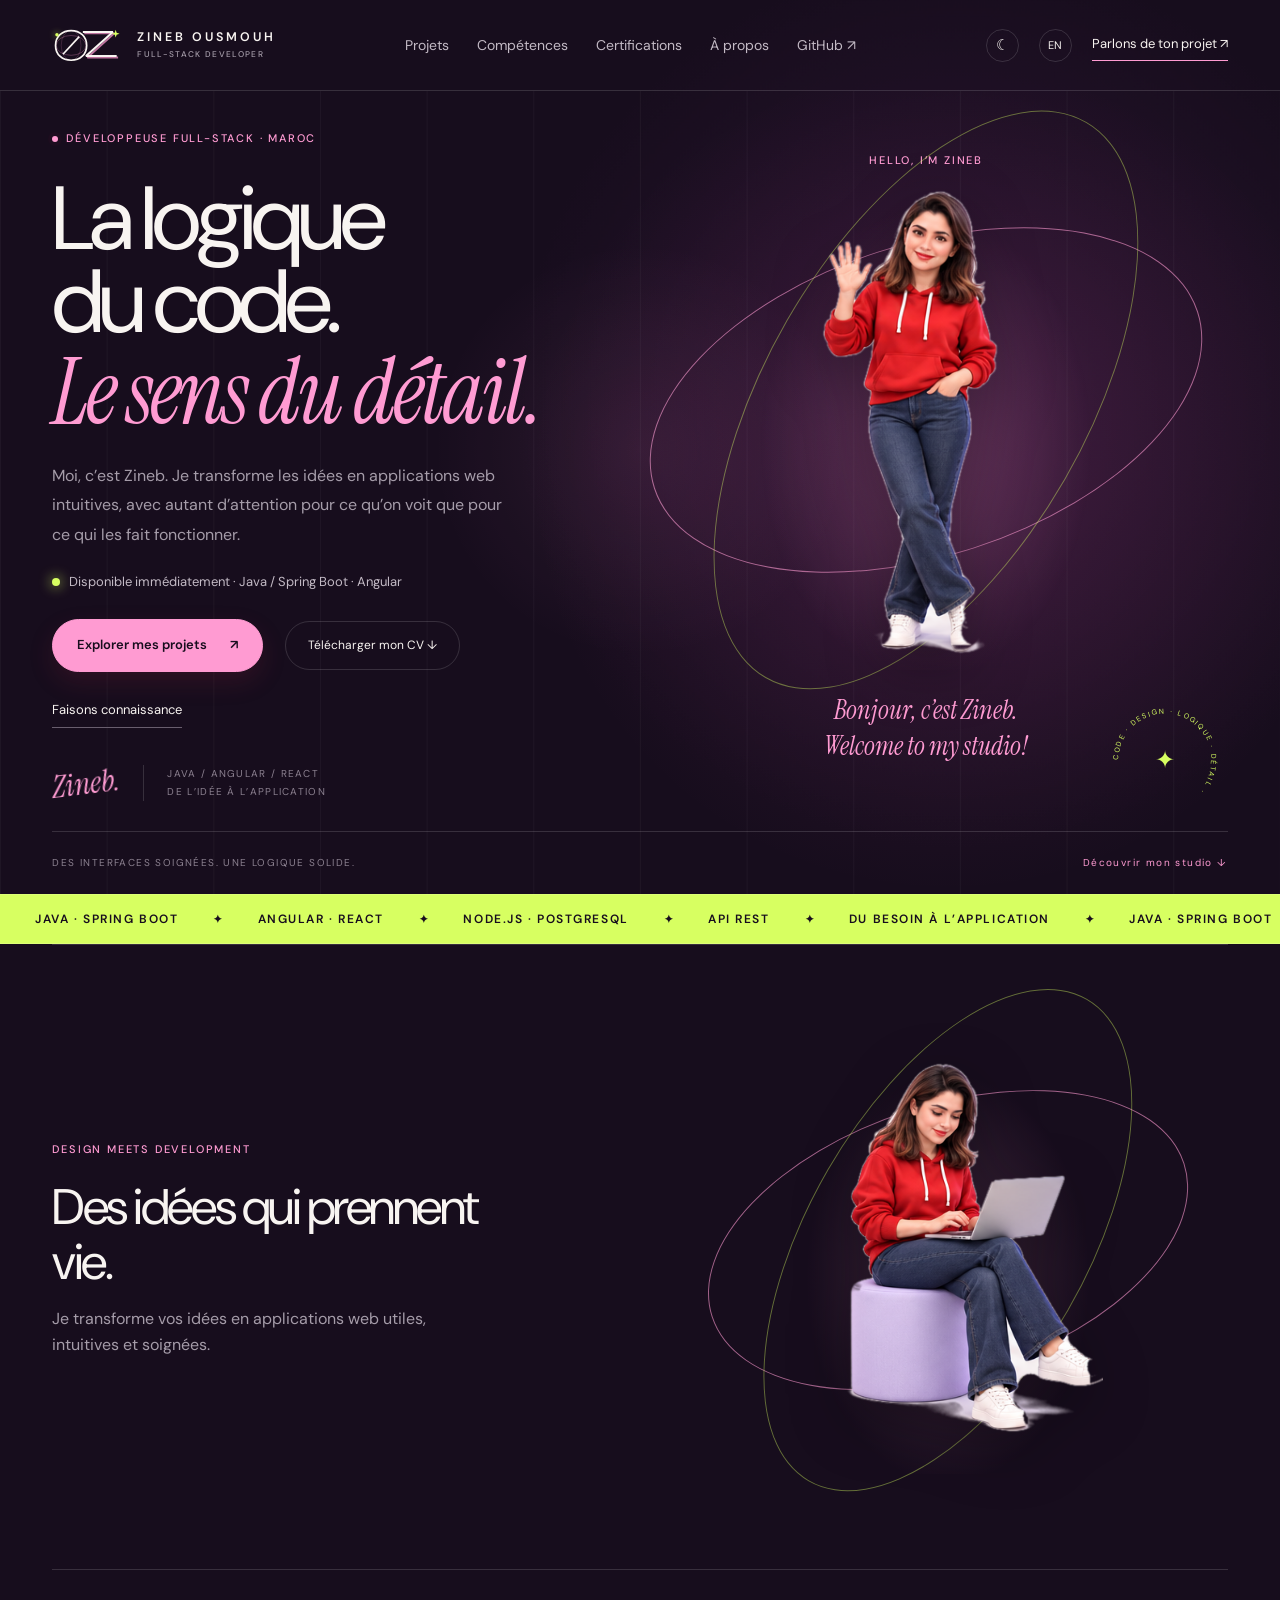
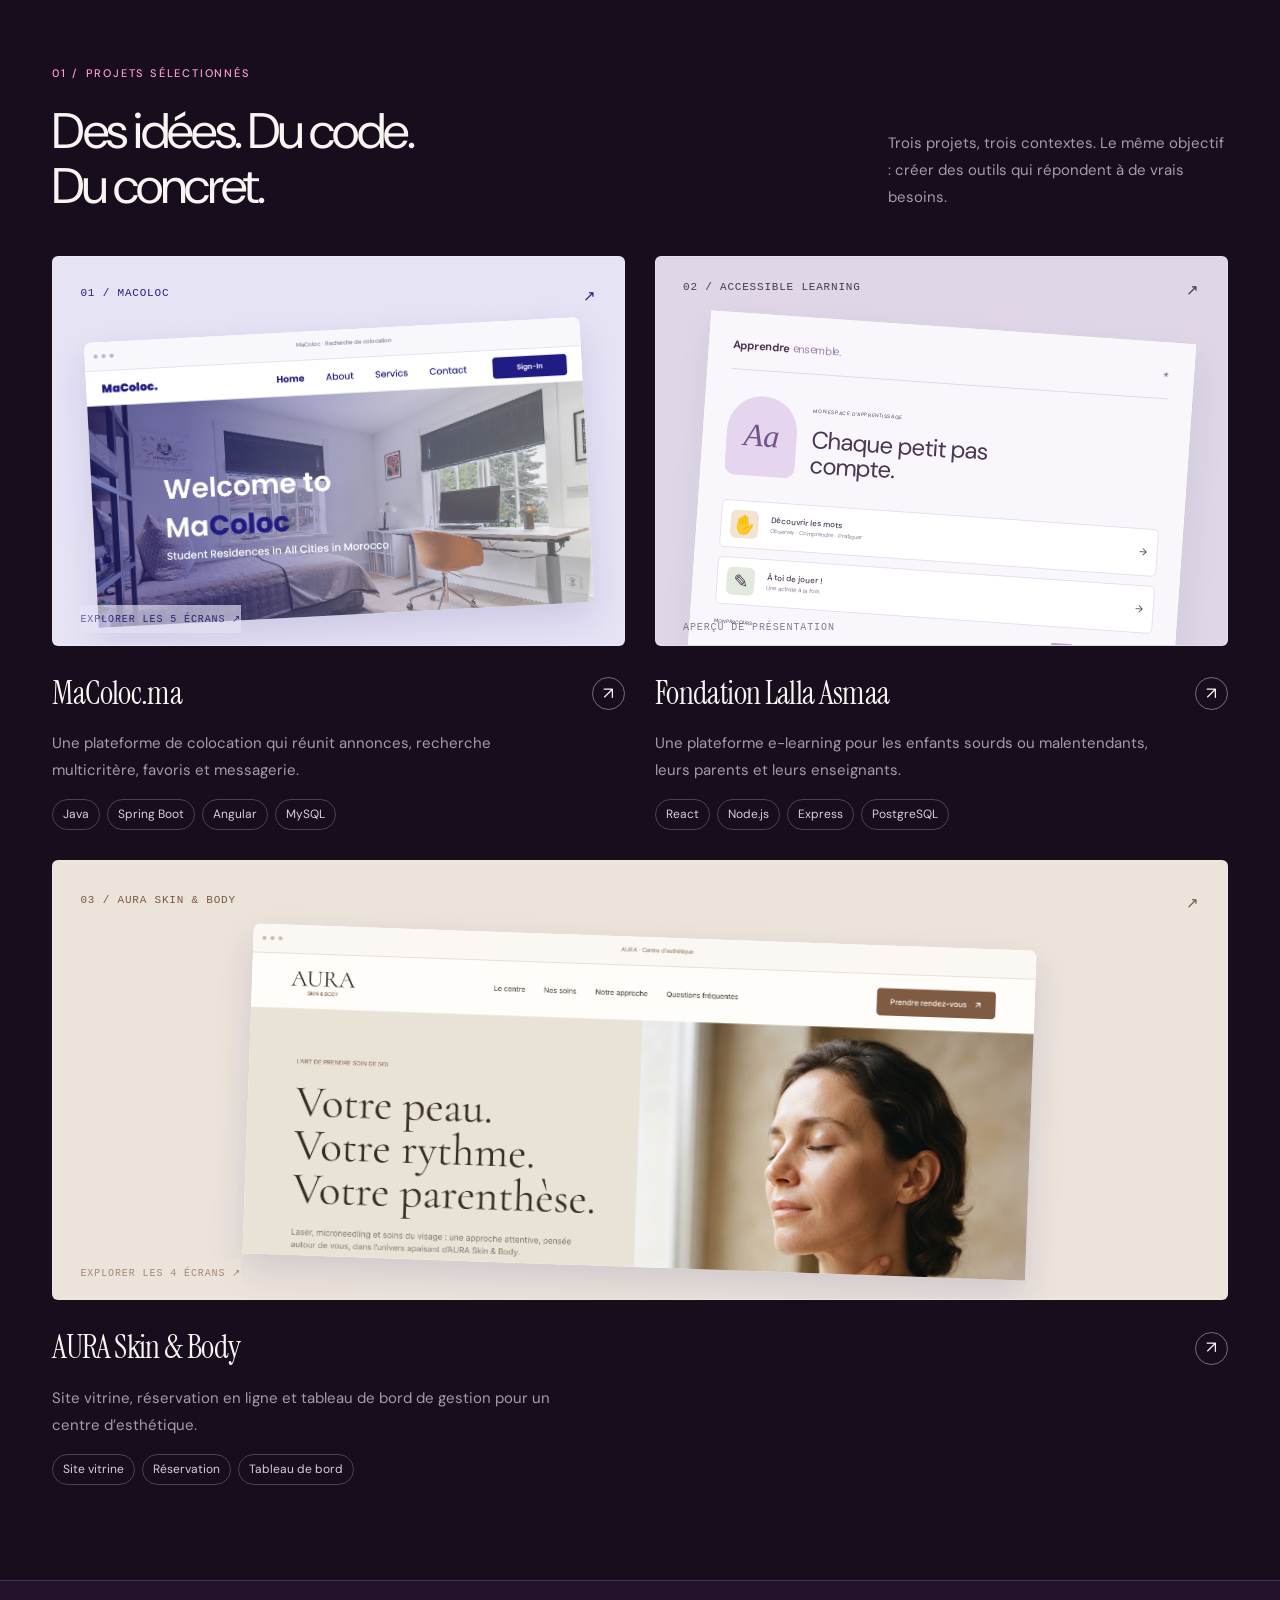
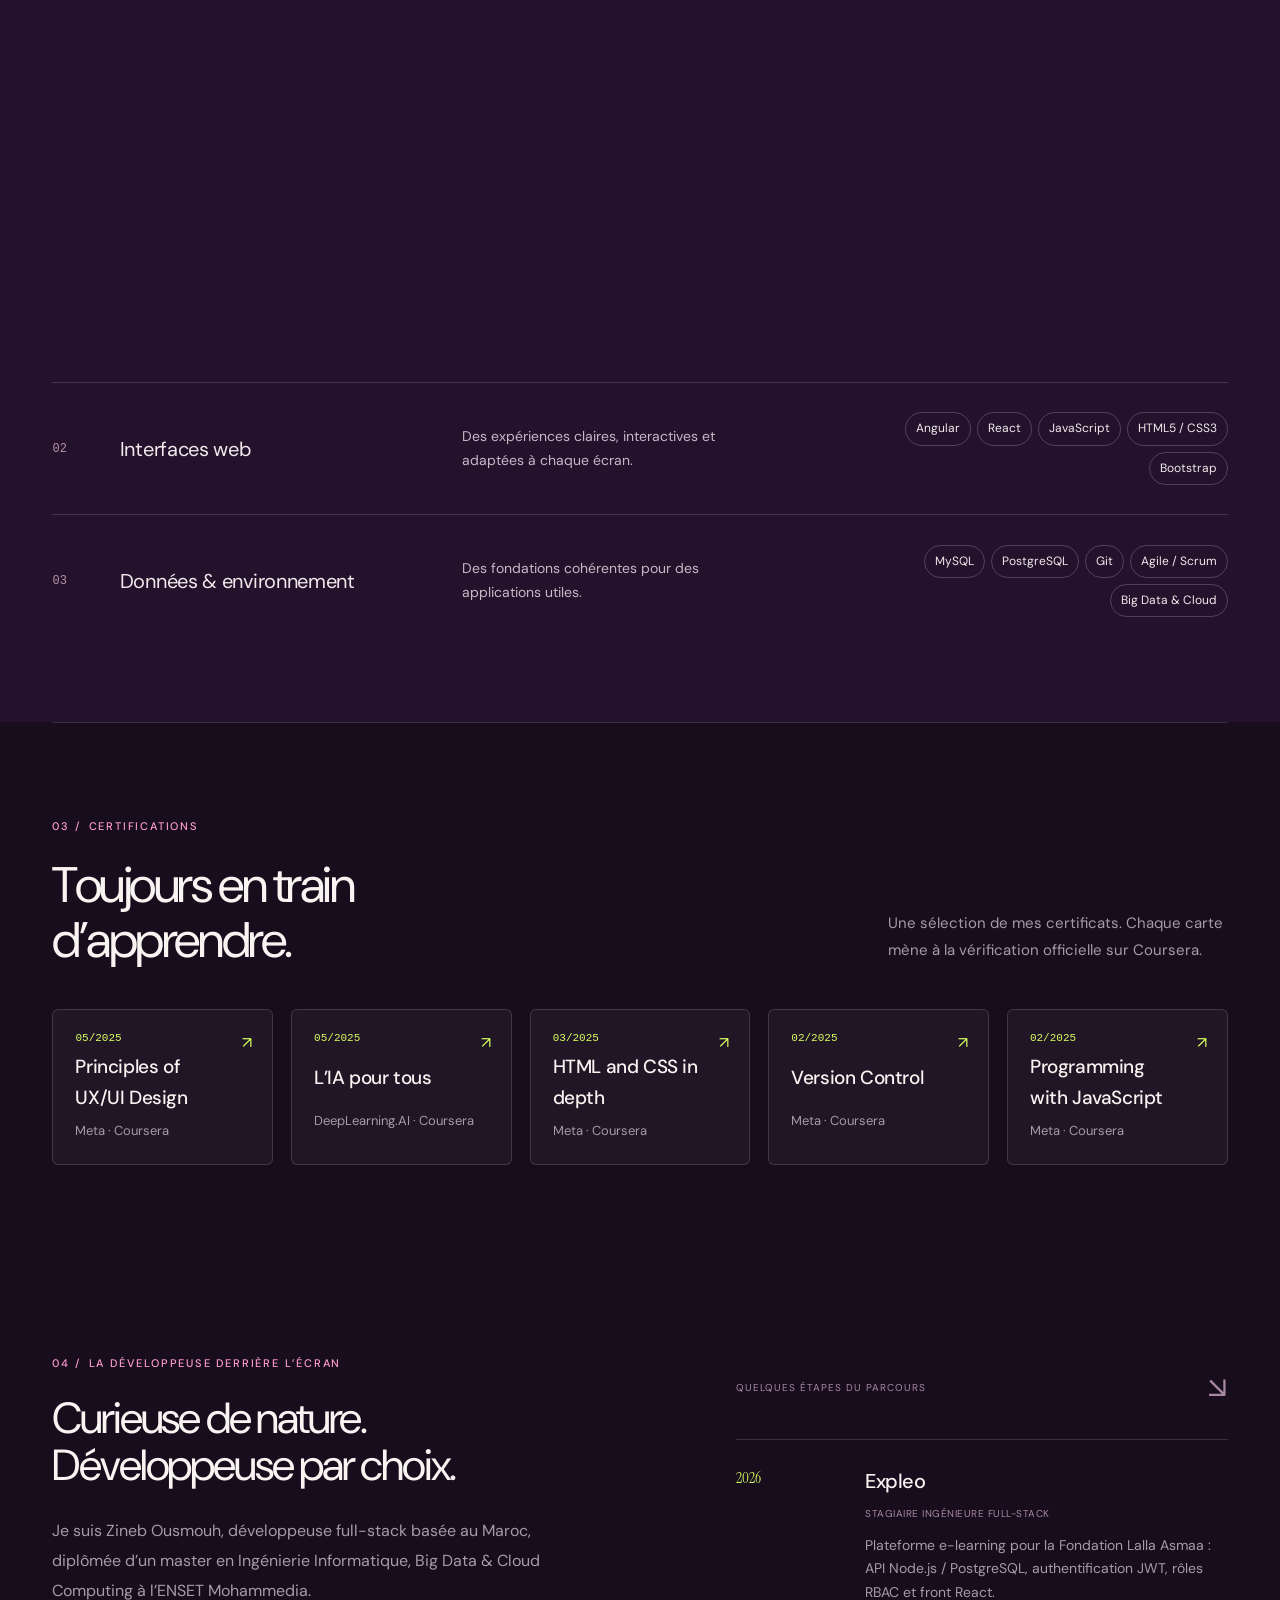
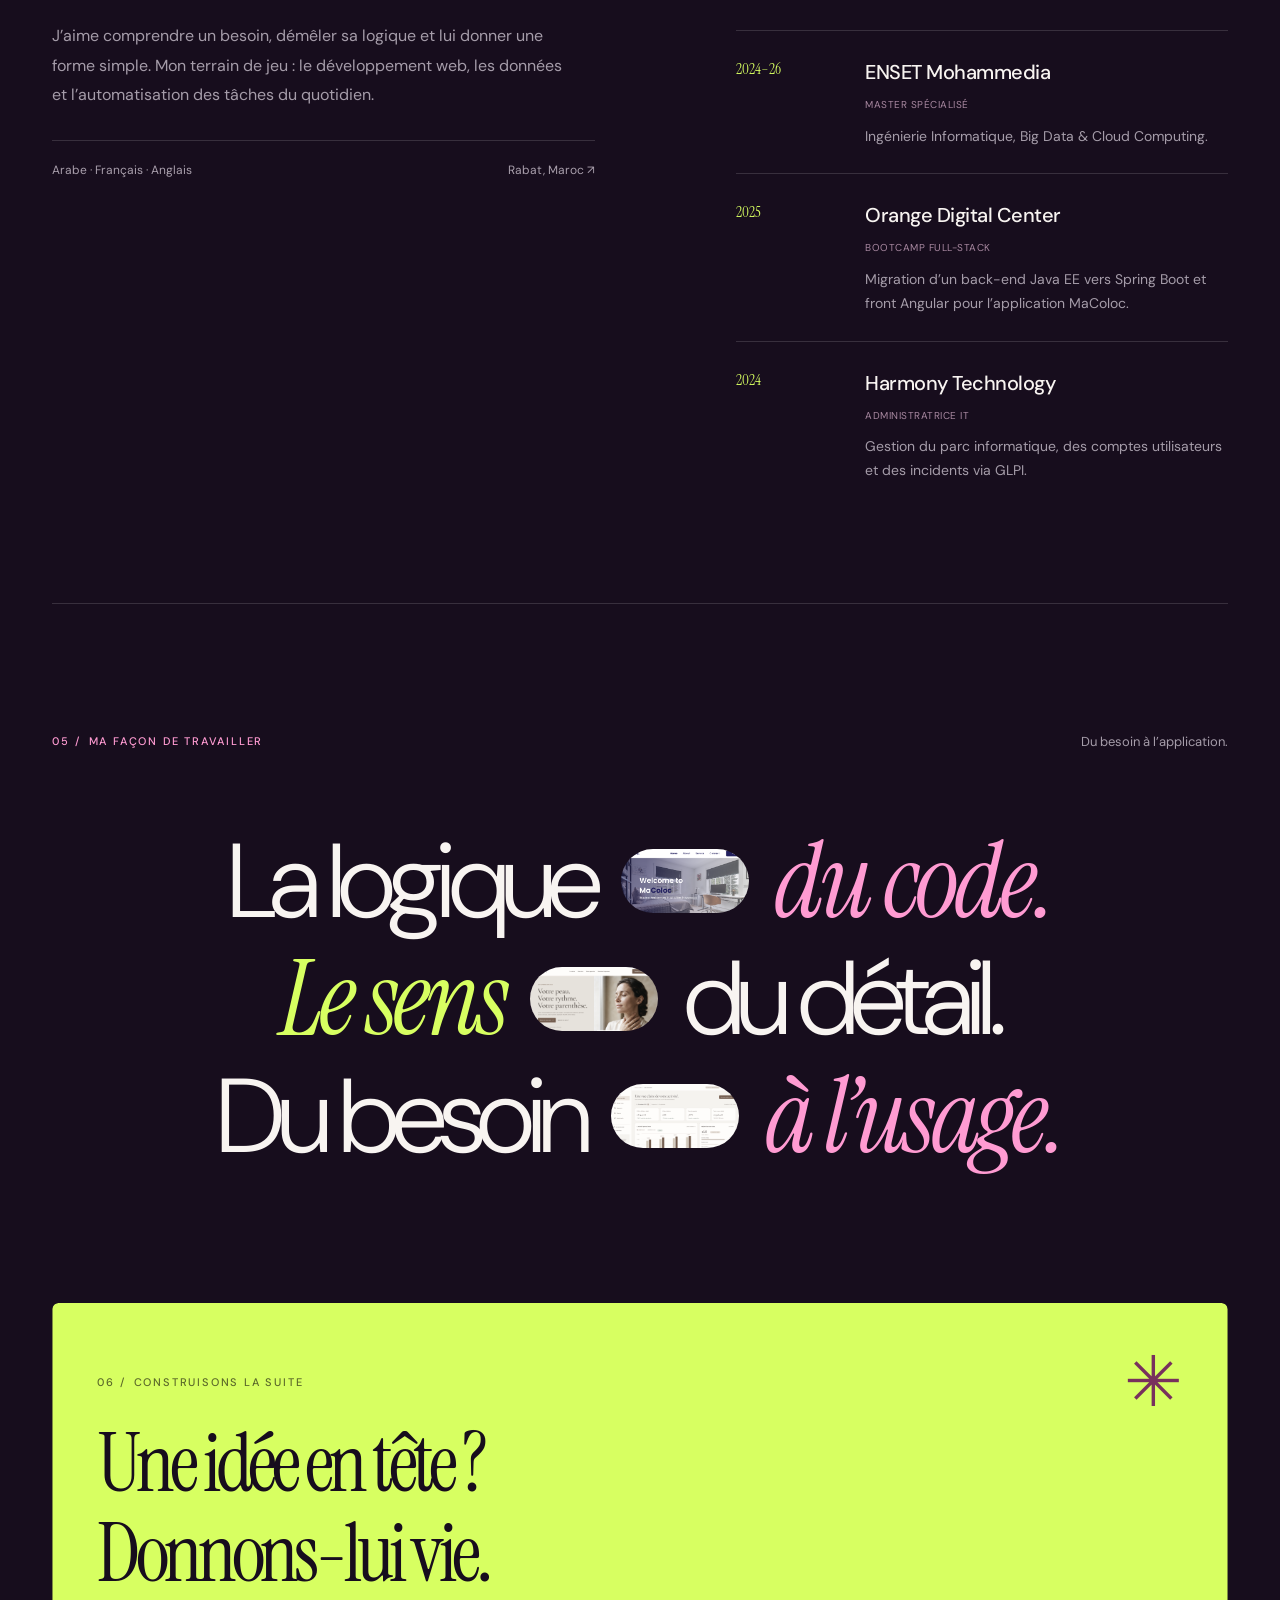
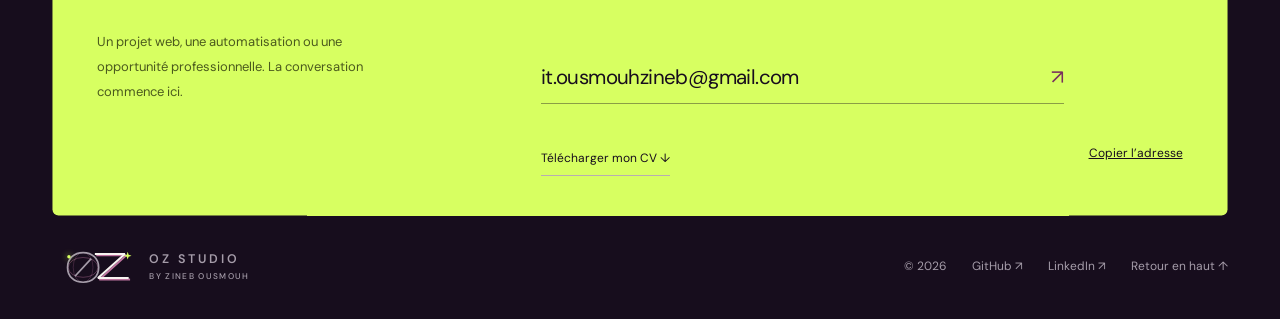
==== index.html @ 463e38c9 "Portfolio OZ Studio : site statique pour ozstudio.me" ====
<!doctype html>
<html lang="fr">
<head>
<meta charset="utf-8"><meta name="viewport" content="width=device-width,initial-scale=1">
<title>Zineb Ousmouh — Développeuse full-stack · OZ Studio</title>
<meta name="description" content="Le portfolio de Zineb Ousmouh : développement full-stack Java, Spring Boot, Angular et React. Applications web, automatisation et expériences utiles.">
<meta name="theme-color" content="#170d1d"><meta name="robots" content="index,follow">
<meta property="og:type" content="website"><meta property="og:locale" content="fr_FR"><meta property="og:title" content="Zineb Ousmouh — Développeuse full-stack · OZ Studio"><meta property="og:description" content="Développement full-stack Java, Spring Boot, Angular et React. Applications web, automatisation et expériences utiles."><meta property="og:url" content="https://ozstudio.me/"><meta property="og:site_name" content="OZ Studio"><meta property="og:image" content="https://ozstudio.me/projects/macoloc/home.png"><link rel="canonical" href="https://ozstudio.me/">
<meta name="twitter:card" content="summary_large_image"><meta name="twitter:image" content="https://ozstudio.me/projects/macoloc/home.png"><meta name="twitter:title" content="Zineb Ousmouh — Développeuse full-stack"><meta name="twitter:description" content="Java, Spring Boot, Angular, React. Du besoin à l’application.">
<script type="application/ld+json">{"@context":"https://schema.org","@type":"Person","name":"Zineb Ousmouh","jobTitle":"Développeuse full-stack","url":"https://ozstudio.me/","email":"mailto:it.ousmouhzineb@gmail.com","address":{"@type":"PostalAddress","addressLocality":"Rabat","addressCountry":"MA"},"alumniOf":"ENSET Mohammedia","knowsLanguage":["ar","fr","en"],"knowsAbout":["Java","Spring Boot","Angular","React","Node.js","MySQL","MongoDB"],"sameAs":["https://github.com/OusmouhZineb","https://www.linkedin.com/in/zineb-ousmouh/"]}</script>
<link rel="icon" href="data:image/svg+xml,%3Csvg xmlns='http://www.w3.org/2000/svg' viewBox='0 0 64 64'%3E%3Crect width='64' height='64' rx='16' fill='%23170d1d'/%3E%3Cellipse cx='24' cy='34' rx='15' ry='10' fill='none' stroke='%23ff9bd2' stroke-width='2'/%3E%3Cpath d='M30 18h22L33 46h20' fill='none' stroke='%23ff9bd2' stroke-width='5' stroke-linejoin='bevel' transform='translate(2 2)'/%3E%3Cpath d='M30 18h22L33 46h20' fill='none' stroke='%23f8f4f1' stroke-width='5' stroke-linejoin='bevel'/%3E%3Ccircle cx='51' cy='13' r='4' fill='%23d7ff61'/%3E%3C/svg%3E">
<link rel="preconnect" href="https://fonts.googleapis.com"><link rel="preconnect" href="https://fonts.gstatic.com" crossorigin><link rel="stylesheet" href="https://fonts.googleapis.com/css2?family=DM+Sans:wght@300;400;500;600&family=Instrument+Serif:ital@0;1&display=swap">
<link rel="stylesheet" href="styles.css"><link rel="stylesheet" href="theme.css">
<script>try{var t=(location.search.match(/theme=(light|dark)/)||[])[1]||localStorage.getItem("oz-theme");if(t)document.documentElement.dataset.theme=t}catch(e){}</script>
<script>try{if(location.search.indexOf("nosplash")>-1||sessionStorage.getItem("oz-splash"))document.documentElement.classList.add("seen");else sessionStorage.setItem("oz-splash","1")}catch(e){}</script>
</head>
<body>
<div class="cursor-glow" aria-hidden="true"></div>
<div class="splash" aria-hidden="true"><span class="oz-logo oz-big" aria-hidden="true"><svg class="oz-mark" viewBox="0 0 104 52"><ellipse class="oz-echo oz-echo-one" cx="27" cy="26" rx="21" ry="14"/><ellipse class="oz-echo oz-echo-two" cx="27" cy="26" rx="14" ry="21"/><path class="oz-portal" pathLength="1" d="M27 5C14.2 5 5 13.4 5 26s9.2 21 22 21 22-8.4 22-21S39.8 5 27 5Z"/><path class="oz-cut" pathLength="1" d="M15.5 38.5 38.5 13.5"/><path class="oz-zed-shadow" pathLength="1" d="M47 9h41L50 43h42"/><path class="oz-zed" pathLength="1" d="M45 7h41L48 41h42"/><path class="oz-flare" d="m90 4 1.3 4.2 4.2 1.3-4.2 1.3L90 15l-1.3-4.2-4.2-1.3 4.2-1.3L90 4Z"/><circle class="oz-signal" cx="7" cy="11" r="2.4"/></svg><span class="oz-name"><b>ZINEB OUSMOUH</b><small>FULL-STACK DEVELOPER</small></span></span></div>
<div class="scroll-progress" aria-hidden="true"></div>
<a class="skip-link" href="#work" data-fr="Aller aux projets" data-en="Skip to projects">Aller aux projets</a>
<header class="header"><a class="brand" href="#home" aria-label="Zineb Ousmouh, accueil"><span class="oz-logo " aria-hidden="true"><svg class="oz-mark" viewBox="0 0 104 52"><ellipse class="oz-echo oz-echo-one" cx="27" cy="26" rx="21" ry="14"/><ellipse class="oz-echo oz-echo-two" cx="27" cy="26" rx="14" ry="21"/><path class="oz-portal" pathLength="1" d="M27 5C14.2 5 5 13.4 5 26s9.2 21 22 21 22-8.4 22-21S39.8 5 27 5Z"/><path class="oz-cut" pathLength="1" d="M15.5 38.5 38.5 13.5"/><path class="oz-zed-shadow" pathLength="1" d="M47 9h41L50 43h42"/><path class="oz-zed" pathLength="1" d="M45 7h41L48 41h42"/><path class="oz-flare" d="m90 4 1.3 4.2 4.2 1.3-4.2 1.3L90 15l-1.3-4.2-4.2-1.3 4.2-1.3L90 4Z"/><circle class="oz-signal" cx="7" cy="11" r="2.4"/></svg><span class="oz-name"><b>ZINEB OUSMOUH</b><small>FULL-STACK DEVELOPER</small></span></span></a><nav aria-label="Navigation principale" id="main-nav"><a href="#work" data-fr="Projets" data-en="Work">Projets</a><a href="#skills" data-fr="Compétences" data-en="Skills">Compétences</a><a href="#certs" data-fr="Certifications" data-en="Certificates">Certifications</a><a href="#about" data-fr="À propos" data-en="About">À propos</a><a href="https://github.com/OusmouhZineb" target="_blank" rel="noopener noreferrer">GitHub ↗</a></nav><div class="header-actions"><button class="theme-toggle" id="theme" type="button" aria-label="Passer en thème clair" aria-pressed="false"><span aria-hidden="true">☾</span></button><button class="lang" id="language" aria-label="Switch to English">EN</button><a class="contact-link" href="#contact" data-fr="Parlons de ton projet ↗" data-en="Let’s talk ↗">Parlons de ton projet ↗</a><button class="menu-toggle" aria-expanded="false" aria-controls="main-nav" aria-label="Ouvrir le menu">☰</button></div></header>
<main>
<section class="hero-scroll" id="home" aria-labelledby="hero-title"><div class="hero-sticky"><div class="hero-layout"><div class="hero-copy"><div class="eyebrow"><i></i><span data-fr="DÉVELOPPEUSE FULL-STACK · MAROC" data-en="FULL-STACK DEVELOPER · MOROCCO">DÉVELOPPEUSE FULL-STACK · MAROC</span></div><h1 id="hero-title"><span data-fr="La logique" data-en="Thoughtful">La logique</span><br><span data-fr="du code." data-en="code.">du code.</span><br><em data-fr="Le sens du détail." data-en="Human by design.">Le sens du détail.</em></h1><p class="hero-description" data-fr="Moi, c’est Zineb. Je transforme les idées en applications web intuitives, avec autant d’attention pour ce qu’on voit que pour ce qui les fait fonctionner." data-en="I’m Zineb. I turn ideas into intuitive web applications, with equal care for what you see and what makes it work.">Moi, c’est Zineb. Je transforme les idées en applications web intuitives, avec autant d’attention pour ce qu’on voit que pour ce qui les fait fonctionner.</p><p class="availability"><i></i><span data-fr="Disponible immédiatement · Java / Spring Boot · Angular" data-en="Available immediately · Java / Spring Boot · Angular">Disponible immédiatement · Java / Spring Boot · Angular</span></p><div class="hero-links"><a class="button" href="#work"><span data-fr="Explorer mes projets" data-en="Explore my work">Explorer mes projets</span><span>↗</span></a><a class="quiet-link cv-hero" href="cv-zineb-ousmouh.pdf" download data-fr="Télécharger mon CV ↓" data-en="Download my CV ↓">Télécharger mon CV ↓</a><a class="quiet-link" href="#about" data-fr="Faisons connaissance" data-en="A little about me">Faisons connaissance</a></div><div class="hero-signature"><span class="signature">Zineb.</span><span>JAVA / ANGULAR / REACT<br><span data-fr="DE L’IDÉE À L’APPLICATION" data-en="FROM IDEA TO APPLICATION">DE L’IDÉE À L’APPLICATION</span></span></div></div>
<div class="cartoon-panel"><div class="eyebrow">HELLO, I’M ZINEB</div><div class="stage"><div class="cartoon-wave cartoon-frame" role="img" aria-label="Le cartoon de Zineb salue de la main"></div></div><p class="cartoon-greeting">Bonjour, c’est Zineb.<br>Welcome to my studio!</p><button class="button" id="cartoon-voice" hidden>Écouter mon accueil ♫</button><button class="quiet-link" id="cartoon-pause" hidden aria-pressed="false">Pause Ⅱ</button></div></div><div class="hero-stamp" aria-hidden="true"><svg viewBox="0 0 160 160"><defs><path id="stampPath" d="M80,80 m-58,0 a58,58 0 1,1 116,0 a58,58 0 1,1 -116,0"/></defs><text><textPath href="#stampPath">CODE · DESIGN · LOGIQUE · DÉTAIL · </textPath></text></svg><span>✦</span></div><div class="hero-bottom"><span>DES INTERFACES SOIGNÉES. UNE LOGIQUE SOLIDE.</span><a href="#design">Découvrir mon studio ↓</a></div></div></section>
<div class="marquee" aria-hidden="true"><div><span>Java · Spring Boot</span><b>✦</b><span>Angular · React</span><b>✦</b><span>Node.js · PostgreSQL</span><b>✦</b><span>API REST</span><b>✦</b><span>Du besoin à l’application</span><b>✦</b><span>Java · Spring Boot</span><b>✦</b><span>Angular · React</span><b>✦</b><span>Node.js · PostgreSQL</span><b>✦</b><span>API REST</span><b>✦</b><span>Du besoin à l’application</span><b>✦</b></div></div>
<div class="content-wrap"><section class="cartoon-design section" id="design"><div><div class="eyebrow">DESIGN MEETS DEVELOPMENT</div><h2>Des idées qui prennent vie.</h2><p>Je transforme vos idées en applications web utiles, intuitives et soignées.</p></div><div class="stage stage-sm"><div class="cartoon-code cartoon-frame" role="img" aria-label="Le cartoon de Zineb développe une application sur son laptop"></div></div></section>
<section class="work section" id="work" aria-labelledby="work-title"><div class="section-heading"><div><div class="eyebrow">01 / <span data-fr="PROJETS SÉLECTIONNÉS" data-en="SELECTED WORK">PROJETS SÉLECTIONNÉS</span></div><h2 id="work-title" data-fr="Des idées. Du code.\nDu concret." data-en="Ideas. Code.\nReal experiences.">Des idées. Du code.<br>Du concret.</h2></div><p data-fr="Trois projets, trois contextes. Le même objectif : créer des outils qui répondent à de vrais besoins." data-en="Three projects, three different contexts. One goal: useful tools that meet real needs.">Trois projets, trois contextes. Le même objectif : créer des outils qui répondent à de vrais besoins.</p></div><div class="projects">
<article class="project"><button class="project-art macoloc-art" data-project="coloc" aria-label="Découvrir les écrans de MaColoc"><span class="art-meta">01 / MACOLOC <span>↗</span></span><div class="macoloc-browser"><div class="browser-bar"><i></i><i></i><i></i><span>MaColoc · Recherche de colocation</span></div><img src="projects/macoloc/home.png" alt="MaColoc : accueil et annonces de logements" loading="lazy"></div><span class="art-foot" data-fr="EXPLORER LES 5 ÉCRANS ↗" data-en="EXPLORE THE 5 SCREENS ↗">EXPLORER LES 5 ÉCRANS ↗</span></button><div class="project-top"><h3>MaColoc.ma</h3><button data-project="coloc" class="arrow" aria-label="Détails MaColoc.ma">↗</button></div><p data-fr="Une plateforme de colocation qui réunit annonces, recherche multicritère, favoris et messagerie." data-en="A flatsharing platform bringing together listings, multi-criteria search, favourites and messaging.">Une plateforme de colocation qui réunit annonces, recherche multicritère, favoris et messagerie.</p><div class="tags"><span>Java</span><span>Spring Boot</span><span>Angular</span><span>MySQL</span></div></article>
<article class="project"><button class="project-art learning-art" data-project="learning" aria-label="Découvrir le projet Fondation Lalla Asmaa"><span class="art-meta">02 / ACCESSIBLE LEARNING <span>↗</span></span><div class="learning-demo"><div class="demo-nav"><b>Apprendre<span> ensemble.</span></b><span>✳</span></div><div class="lesson-intro"><span class="lesson-avatar">Aa</span><div><small>MON ESPACE D’APPRENTISSAGE</small><h3>Chaque petit pas<br>compte.</h3></div></div><div class="lesson-row"><span class="lesson-icon">✋</span><div><b>Découvrir les mots</b><small>Observer · Comprendre · Pratiquer</small></div><span>→</span></div><div class="lesson-row"><span class="lesson-icon alt">✎</span><div><b>À toi de jouer !</b><small>Une activité à la fois.</small></div><span>→</span></div><div class="lesson-progress"><span>MON PARCOURS</span><i></i><i></i><i></i><i></i></div></div><span class="art-foot" data-fr="APERÇU DE PRÉSENTATION" data-en="PRESENTATION CONCEPT">APERÇU DE PRÉSENTATION</span></button><div class="project-top"><h3>Fondation Lalla Asmaa</h3><button data-project="learning" class="arrow" aria-label="Détails Fondation Lalla Asmaa">↗</button></div><p data-fr="Une plateforme e-learning pour les enfants sourds ou malentendants, leurs parents et leurs enseignants." data-en="An e-learning platform for children who are deaf or hard of hearing, their parents and teachers.">Une plateforme e-learning pour les enfants sourds ou malentendants, leurs parents et leurs enseignants.</p><div class="tags"><span>React</span><span>Node.js</span><span>Express</span><span>PostgreSQL</span></div></article><article class="project"><button class="project-art aura-art" data-project="aura" aria-label="Découvrir les écrans AURA Skin &amp; Body"><span class="art-meta">03 / AURA SKIN &amp; BODY <span>↗</span></span><div class="macoloc-browser"><div class="browser-bar"><i></i><i></i><i></i><span>AURA · Centre d’esthétique</span></div><img src="projects/aura/home.png" alt="AURA Skin &amp; Body : page d’accueil du site" loading="lazy"></div><span class="art-foot" data-fr="EXPLORER LES 4 ÉCRANS ↗" data-en="EXPLORE THE 4 SCREENS ↗">EXPLORER LES 4 ÉCRANS ↗</span></button><div class="project-top"><h3>AURA Skin &amp; Body</h3><button data-project="aura" class="arrow" aria-label="Détails AURA Skin &amp; Body">↗</button></div><p data-fr="Site vitrine, réservation en ligne et tableau de bord de gestion pour un centre d’esthétique." data-en="Showcase site, online booking and management dashboard for a beauty clinic.">Site vitrine, réservation en ligne et tableau de bord de gestion pour un centre d’esthétique.</p><div class="tags"><span>Site vitrine</span><span>Réservation</span><span>Tableau de bord</span></div></article></div></section>
<section class="skills section" id="skills" aria-labelledby="skills-title"><div class="section-heading"><div><div class="eyebrow">02 / <span data-fr="COMPÉTENCES" data-en="MY TOOLKIT">COMPÉTENCES</span></div><h2 id="skills-title" data-fr="Derrière l’interface,\ntout se connecte." data-en="Behind the interface,\nit all connects.">Derrière l’interface,<br>tout se connecte.</h2></div><span class="code-mark" aria-hidden="true">{ / }</span></div><div class="skill-rows"><div class="skill-row"><span class="skill-number">01</span><h3 data-fr="Développement backend" data-en="Backend development">Développement backend</h3><p data-fr="Logique métier, API REST et gestion des données." data-en="Business logic, REST APIs and data management.">Logique métier, API REST et gestion des données.</p><div class="skill-tags"><span>Java EE</span><span>Spring Boot</span><span>API REST</span><span>Node.js / Express</span></div></div><div class="skill-row"><span class="skill-number">02</span><h3 data-fr="Interfaces web" data-en="Web interfaces">Interfaces web</h3><p data-fr="Des expériences claires, interactives et adaptées à chaque écran." data-en="Clear, interactive experiences that work on every screen.">Des expériences claires, interactives et adaptées à chaque écran.</p><div class="skill-tags"><span>Angular</span><span>React</span><span>JavaScript</span><span>HTML5 / CSS3</span><span>Bootstrap</span></div></div><div class="skill-row"><span class="skill-number">03</span><h3 data-fr="Données & environnement" data-en="Data & environment">Données & environnement</h3><p data-fr="Des fondations cohérentes pour des applications utiles." data-en="Consistent foundations for useful applications.">Des fondations cohérentes pour des applications utiles.</p><div class="skill-tags"><span>MySQL</span><span>PostgreSQL</span><span>Git</span><span>Agile / Scrum</span><span>Big Data & Cloud</span></div></div></div></section>
<section class="certs section" id="certs" aria-labelledby="certs-title"><div class="section-heading"><div><div class="eyebrow">03 / <span data-fr="CERTIFICATIONS" data-en="CERTIFICATES">CERTIFICATIONS</span></div><h2 id="certs-title" data-fr="Toujours en train
d’apprendre." data-en="Always
learning.">Toujours en train<br>d’apprendre.</h2></div><p data-fr="Une sélection de mes certificats. Chaque carte mène à la vérification officielle sur Coursera." data-en="A selection of my certificates. Each card links to the official verification on Coursera.">Une sélection de mes certificats. Chaque carte mène à la vérification officielle sur Coursera.</p></div><div class="cert-grid"><a class="cert" href="https://coursera.org/share/9aaec275fcc946e3a80314e5b256b23a" target="_blank" rel="noopener noreferrer"><span class="cert-date">05/2025</span><h3>Principles of UX/UI Design</h3><span class="cert-issuer">Meta · Coursera</span><span class="cert-arrow">↗</span></a><a class="cert" href="https://coursera.org/share/57691c0906f7bcd2d007008376292963" target="_blank" rel="noopener noreferrer"><span class="cert-date">05/2025</span><h3>L’IA pour tous</h3><span class="cert-issuer">DeepLearning.AI · Coursera</span><span class="cert-arrow">↗</span></a><a class="cert" href="https://coursera.org/share/096ca04b4cd5a29d1c191d54ab21c130" target="_blank" rel="noopener noreferrer"><span class="cert-date">03/2025</span><h3>HTML and CSS in depth</h3><span class="cert-issuer">Meta · Coursera</span><span class="cert-arrow">↗</span></a><a class="cert" href="https://coursera.org/share/948f332056810fa85b5ca68abc8d667e" target="_blank" rel="noopener noreferrer"><span class="cert-date">02/2025</span><h3>Version Control</h3><span class="cert-issuer">Meta · Coursera</span><span class="cert-arrow">↗</span></a><a class="cert" href="https://coursera.org/share/d7bd02e4e48b822e6043fff77b97f3ae" target="_blank" rel="noopener noreferrer"><span class="cert-date">02/2025</span><h3>Programming with JavaScript</h3><span class="cert-issuer">Meta · Coursera</span><span class="cert-arrow">↗</span></a></div></section>
<section class="about section" id="about" aria-labelledby="about-title"><div class="about-left"><div class="eyebrow">04 / <span data-fr="LA DÉVELOPPEUSE DERRIÈRE L’ÉCRAN" data-en="THE PERSON BEHIND THE SCREEN">LA DÉVELOPPEUSE DERRIÈRE L’ÉCRAN</span></div><h2 id="about-title" data-fr="Curieuse de nature.\nDéveloppeuse par choix." data-en="Curious by nature.\nDeveloper by choice.">Curieuse de nature.<br>Développeuse par choix.</h2><p data-fr="Je suis Zineb Ousmouh, développeuse full-stack basée au Maroc, diplômée d’un master en Ingénierie Informatique, Big Data & Cloud Computing à l’ENSET Mohammedia." data-en="I’m Zineb Ousmouh, a full-stack developer based in Morocco, with a master’s in Computer Engineering, Big Data & Cloud Computing from ENSET Mohammedia.">Je suis Zineb Ousmouh, développeuse full-stack basée au Maroc, diplômée d’un master en Ingénierie Informatique, Big Data & Cloud Computing à l’ENSET Mohammedia.</p><p data-fr="J’aime comprendre un besoin, démêler sa logique et lui donner une forme simple. Mon terrain de jeu : le développement web, les données et l’automatisation des tâches du quotidien." data-en="I like understanding a need, untangling its logic and giving it a simple form. My playground: web development, data and automating everyday tasks.">J’aime comprendre un besoin, démêler sa logique et lui donner une forme simple. Mon terrain de jeu : le développement web, les données et l’automatisation des tâches du quotidien.</p><div class="about-languages"><span data-fr="Arabe · Français · Anglais" data-en="Arabic · French · English">Arabe · Français · Anglais</span><span>Rabat, Maroc ↗</span></div></div><div class="journey"><div class="journey-top"><span data-fr="QUELQUES ÉTAPES DU PARCOURS" data-en="A FEW STEPS ALONG THE WAY">QUELQUES ÉTAPES DU PARCOURS</span><span>↘</span></div><article><span class="journey-date">2026</span><div><h3>Expleo</h3><span data-fr="Stagiaire ingénieure full-stack" data-en="Full-stack engineering intern">Stagiaire ingénieure full-stack</span><p data-fr="Plateforme e-learning pour la Fondation Lalla Asmaa : API Node.js / PostgreSQL, authentification JWT, rôles RBAC et front React." data-en="E-learning platform for Fondation Lalla Asmaa: Node.js / PostgreSQL API, JWT authentication, RBAC roles and React front end.">Plateforme e-learning pour la Fondation Lalla Asmaa : API Node.js / PostgreSQL, authentification JWT, rôles RBAC et front React.</p></div></article><article><span class="journey-date">2024–26</span><div><h3>ENSET Mohammedia</h3><span data-fr="Master spécialisé" data-en="Specialised master’s">Master spécialisé</span><p>Ingénierie Informatique, Big Data & Cloud Computing.</p></div></article><article><span class="journey-date">2025</span><div><h3>Orange Digital Center</h3><span data-fr="Bootcamp full-stack" data-en="Full-stack bootcamp">Bootcamp full-stack</span><p data-fr="Migration d’un back-end Java EE vers Spring Boot et front Angular pour l’application MaColoc." data-en="Migration of a Java EE back end to Spring Boot, with an Angular front end, for the MaColoc application.">Migration d’un back-end Java EE vers Spring Boot et front Angular pour l’application MaColoc.</p></div></article><article><span class="journey-date">2024</span><div><h3>Harmony Technology</h3><span data-fr="Administratrice IT" data-en="IT administrator">Administratrice IT</span><p data-fr="Gestion du parc informatique, des comptes utilisateurs et des incidents via GLPI." data-en="IT equipment, user accounts and incident management with GLPI.">Gestion du parc informatique, des comptes utilisateurs et des incidents via GLPI.</p></div></article></div></section>
<section class="manifesto section" id="manifesto" aria-labelledby="manifesto-title"><div class="manifesto-top"><div class="eyebrow">05 / <span data-fr="MA FAÇON DE TRAVAILLER" data-en="HOW I WORK">MA FAÇON DE TRAVAILLER</span></div><span data-fr="Du besoin à l’application." data-en="From need to application.">Du besoin à l’application.</span></div><h2 id="manifesto-title" class="sr-only" data-fr="Ma façon de travailler" data-en="How I work">Ma façon de travailler</h2>
<div class="manifesto-line"><span data-fr="La logique" data-en="Solid">La logique</span><img src="projects/macoloc/home.png" alt="" loading="lazy"><em data-fr="du code." data-en="logic.">du code.</em></div>
<div class="manifesto-line reverse"><em data-fr="Le sens" data-en="A sense">Le sens</em><img src="projects/aura/home.png" alt="" loading="lazy"><span data-fr="du détail." data-en="of detail.">du détail.</span></div>
<div class="manifesto-line"><span data-fr="Du besoin" data-en="From need">Du besoin</span><img src="projects/aura/dashboard.png" alt="" loading="lazy"><em data-fr="à l’usage." data-en="to use.">à l’usage.</em></div></section>
<section class="contact section" id="contact" aria-labelledby="contact-title"><div class="contact-top"><div class="eyebrow">06 / <span data-fr="CONSTRUISONS LA SUITE" data-en="LET’S BUILD WHAT’S NEXT">CONSTRUISONS LA SUITE</span></div><span class="contact-star" aria-hidden="true">✳</span></div><h2 id="contact-title" data-fr="Une idée en tête ?\nDonnons-lui vie." data-en="An idea in mind?\nLet’s make it real.">Une idée en tête ?<br>Donnons-lui vie.</h2><div class="contact-bottom"><p data-fr="Un projet web, une automatisation ou une opportunité professionnelle. La conversation commence ici." data-en="A web project, an automation or a professional opportunity. The conversation starts here.">Un projet web, une automatisation ou une opportunité professionnelle. La conversation commence ici.</p><a href="mailto:it.ousmouhzineb@gmail.com" class="email">it.ousmouhzineb@gmail.com <span>↗</span></a><a class="cv-link" href="cv-zineb-ousmouh.pdf" download data-fr="Télécharger mon CV ↓" data-en="Download my CV ↓">Télécharger mon CV ↓</a><button id="copy-email" data-fr="Copier l’adresse" data-en="Copy email">Copier l’adresse</button></div><p id="copy-status" class="copy-status" role="status"></p></section>
<footer><a href="#home" class="footer-brand brand" aria-label="OZ Studio, retour en haut"><span class="oz-logo " aria-hidden="true"><svg class="oz-mark" viewBox="0 0 104 52"><ellipse class="oz-echo oz-echo-one" cx="27" cy="26" rx="21" ry="14"/><ellipse class="oz-echo oz-echo-two" cx="27" cy="26" rx="14" ry="21"/><path class="oz-portal" pathLength="1" d="M27 5C14.2 5 5 13.4 5 26s9.2 21 22 21 22-8.4 22-21S39.8 5 27 5Z"/><path class="oz-cut" pathLength="1" d="M15.5 38.5 38.5 13.5"/><path class="oz-zed-shadow" pathLength="1" d="M47 9h41L50 43h42"/><path class="oz-zed" pathLength="1" d="M45 7h41L48 41h42"/><path class="oz-flare" d="m90 4 1.3 4.2 4.2 1.3-4.2 1.3L90 15l-1.3-4.2-4.2-1.3 4.2-1.3L90 4Z"/><circle class="oz-signal" cx="7" cy="11" r="2.4"/></svg><span class="oz-name"><b>OZ STUDIO</b><small>BY ZINEB OUSMOUH</small></span></span></a><span>© 2026</span><a href="https://github.com/OusmouhZineb" target="_blank" rel="noopener noreferrer">GitHub ↗</a><a href="https://www.linkedin.com/in/zineb-ousmouh/" target="_blank" rel="noopener noreferrer">LinkedIn ↗</a><a href="#home" data-fr="Retour en haut ↑" data-en="Back to top ↑">Retour en haut ↑</a></footer></div></main>
<dialog id="project-dialog" aria-labelledby="dialog-title"><div class="dialog-top"><span class="eyebrow" data-fr="DANS LES COULISSES DU PROJET" data-en="BEHIND THE PROJECT">DANS LES COULISSES DU PROJET</span><button id="dialog-close" aria-label="Fermer les détails">×</button></div><h2 id="dialog-title"></h2><p id="dialog-description"></p><section id="project-gallery" hidden aria-label="Écrans du projet"></section><div class="detail-grid"><div><h3 data-fr="Le contexte" data-en="The context">Le contexte</h3><p id="dialog-context"></p></div><div><h3 data-fr="Les fonctionnalités" data-en="The features">Les fonctionnalités</h3><ul id="dialog-features"></ul></div></div><div class="tags" id="dialog-stack"></div><a class="button" href="#contact" id="dialog-contact" data-fr="Discuter d’un projet similaire ↗" data-en="Discuss a similar project ↗">Discuter d’un projet similaire ↗</a></dialog>
<script type="module" src="app.js"></script><script type="module" src="cartoon-selected.js?v=1"></script>
</body></html>
---- styles.css ----
:root{--paper:#f5f1ee;--ink:#292329;--muted:#716a70;--line:#d9d1d3;--accent:#8b233b;--plum:#3c2939}*{box-sizing:border-box}html{scroll-behavior:smooth;scroll-padding-top:95px}body{margin:0;background:var(--paper);color:var(--ink);font:15px/1.6 Arial,Helvetica,sans-serif}a{color:inherit;text-decoration:none}button{font:inherit;color:inherit;cursor:pointer}button,a{-webkit-tap-highlight-color:transparent}button{border:0}button:disabled{cursor:default}a:focus-visible,button:focus-visible,canvas:focus-visible{outline:3px solid #b85c71;outline-offset:5px}button:disabled{opacity:.45}.skip-link{position:fixed;top:-100px;left:20px;background:var(--ink);color:white;padding:14px;z-index:100}.skip-link:focus{top:10px}.header{height:91px;padding:0 4.1%;display:flex;align-items:center;justify-content:space-between;border-bottom:1px solid var(--line);background:var(--paper);position:relative;z-index:20}.brand{display:flex;align-items:center;gap:17px}.monogram{font:bold 44px/.8 Georgia,serif;letter-spacing:-5px}.monogram>span{font:25px Arial;letter-spacing:0;margin-left:5px;color:var(--accent)}.brand-name{font:10px/1.65 Arial;letter-spacing:1.4px;padding-left:16px;border-left:1px solid var(--line)}.brand-name small{font-size:8px;color:var(--muted);letter-spacing:1.9px}.header nav{display:flex;gap:28px;font-size:12px}.header nav a{transition:color .2s}.header nav a:hover{color:var(--accent)}.header-actions{display:flex;align-items:center;gap:20px}.lang{background:transparent;font-size:11px;padding:7px;border:1px solid var(--line);border-radius:50%;width:33px;height:33px}.contact-link{font-size:11px;border-bottom:1px solid var(--ink);padding:5px 0}.menu-toggle{display:none;background:transparent;font-size:21px}.hero-scroll{height:190vh;min-height:1150px}.hero-sticky{position:sticky;top:0;min-height:720px;height:100vh;max-height:1080px;padding:36px 4.1% 0;display:flex;flex-direction:column;justify-content:center}.hero-layout{display:grid;grid-template-columns:.92fr 1.08fr;align-items:center;gap:5%;flex:1;max-height:800px}.eyebrow{font-size:9px;letter-spacing:1.65px;display:flex;align-items:center;gap:8px;font-weight:500}.eyebrow>i{display:inline-block;width:6px;height:6px;border-radius:50%;background:var(--accent);box-shadow:0 0 0 4px #8b233b0d}h1{font-size:clamp(44px,5.05vw,80px);line-height:1.02;letter-spacing:-3.8px;font-weight:400;margin:32px 0 26px}h1 em{font:italic 1em/.98 Georgia,'Times New Roman',serif;color:var(--accent);letter-spacing:-4.5px;display:inline-block;margin-top:6px;max-width:550px}.hero-description{max-width:375px;color:var(--muted);font-size:13px;line-height:1.85}.hero-links{display:flex;gap:22px;align-items:center;margin-top:27px}.button{display:inline-flex;justify-content:space-between;align-items:center;gap:23px;padding:15px 19px;background:var(--accent);color:#fff;font-size:11px;border:1px solid var(--accent);transition:background .2s}.button:hover{background:var(--plum);border-color:var(--plum)}.quiet-link{font-size:10px;border-bottom:1px solid #b8adb2;padding:6px 0}.hero-signature{display:flex;align-items:center;gap:23px;margin-top:35px}.signature{font:italic 31px Georgia;color:var(--accent);transform:rotate(-7deg)}.hero-signature>span:last-child{font-size:7px;letter-spacing:1.3px;line-height:1.8;color:#877a82;border-left:1px solid var(--line);padding-left:23px}.scene-panel{background:#e9e1e5;border:1px solid #ded3da;position:relative;align-self:center;min-width:0}.scene-top{position:absolute;top:20px;left:22px;right:22px;display:flex;justify-content:space-between;z-index:2;pointer-events:none;font-size:7px;letter-spacing:1px;color:#70616d}.live-dot{display:flex;align-items:center;gap:6px}.live-dot:before{content:'';width:4px;height:4px;border-radius:50%;background:var(--accent)}.scene-view{height:clamp(340px,31.5vw,530px);position:relative;background:radial-gradient(ellipse at 50% 42%,#f6f1f3 0,#e9e1e5 70%);overflow:hidden}.scene-view canvas{display:block;width:100%;height:100%;touch-action:pan-y;cursor:grab;position:relative;z-index:1}.scene-view canvas:active{cursor:grabbing}.scene-loading{position:absolute;inset:0;display:flex;align-items:center;justify-content:center;flex-direction:column;gap:16px;background:#e9e1e5;z-index:4;font-size:10px;letter-spacing:.5px}.scene-loading[hidden],.scene-fallback[hidden]{display:none}.loader{width:24px;height:24px;border:1px solid #c7b1bf;border-top-color:var(--accent);border-radius:50%;animation:spin 1s linear infinite}@keyframes spin{to{transform:rotate(360deg)}}.hello-note{position:absolute;top:18%;left:6%;background:#fffaf6;padding:9px 13px;box-shadow:0 5px 18px #5c374510;border:1px solid #e8d5d8;transform:rotate(-5deg);font-size:10px;z-index:2;pointer-events:none;transition:opacity .3s}.hello-note>span:last-child{color:var(--accent);margin-left:10px}.hello-note:after{content:'';position:absolute;border:7px solid transparent;border-top-color:#fffaf6;bottom:-14px;left:40px}.scene-floor-label{position:absolute;bottom:29px;left:22px;font-size:6px;letter-spacing:1.3px;color:#9b8797}.rotate{position:absolute;right:17px;bottom:17px;padding:7px 8px;font-size:7px;z-index:2;background:#eee6ebc9;border:1px solid #d5c4cf;border-radius:20px;color:#786475}.scene-controls{padding:17px 22px 19px;background:#f8f4f5;border-top:1px solid #ded3da;position:relative;z-index:2}.sequence-header{display:flex;align-items:center;justify-content:space-between}.tiny-label{font-size:6px;letter-spacing:1.4px;color:#8f7b88}.sequence-header p{font-size:12px;line-height:1.3;margin:4px 0 0}.playback{display:flex;gap:5px}.playback button{border:1px solid #dbd0d6;background:transparent;border-radius:50%;width:29px;height:29px;font-size:13px;line-height:1}.playback button:hover{background:#e8d9e1}.phase-buttons{display:grid;grid-template-columns:repeat(4,1fr);margin-top:15px;gap:8px}.phase-buttons button{background:transparent;text-align:left;padding:7px 0;font-size:8px;color:#887381;display:flex;gap:6px;align-items:center}.phase-buttons button>span:first-child{font-size:6px;font-family:monospace}.phase-buttons button[aria-pressed=true]{color:var(--accent);font-weight:bold}.timeline{height:2px;background:#e2d7de;margin-top:3px;overflow:hidden}.timeline>i{display:block;height:100%;background:var(--accent);width:0;transition:width .1s linear}.hero-bottom{display:flex;justify-content:space-between;padding:23px 0;font-size:7px;letter-spacing:1.4px;flex-shrink:0;margin-top:24px;border-top:1px solid var(--line);color:#8a7c83}.hero-bottom>span:last-child{color:var(--accent);letter-spacing:.5px}.content-wrap{padding:0 4.1%}.section{padding:95px 0;scroll-margin-top:25px;border-top:1px solid var(--line)}.section-heading{display:flex;justify-content:space-between;gap:40px;align-items:flex-end;margin-bottom:42px}h2{font-size:clamp(34px,3.9vw,58px);line-height:1.1;letter-spacing:-2.2px;font-weight:400;margin:22px 0 0;white-space:pre-line}.section-heading>p{max-width:290px;font-size:12px;color:var(--muted);line-height:1.8;margin:0 0 3px}.projects{display:grid;grid-template-columns:1fr 1fr;gap:30px}.project-art{display:block;width:100%;height:390px;padding:24px 27px;overflow:hidden;position:relative;text-align:left}.housing-art{background:#dbe1d3;color:#30443b}.learning-art{background:#dfd7e8;color:#493753}.art-meta{font:7px monospace;letter-spacing:.8px;display:flex;justify-content:space-between}.art-meta>span{font:15px Arial}.housing-demo,.learning-demo{background:#fbfcf6;padding:23px;margin:28px auto 0;transform:rotate(-4deg);width:94%;box-shadow:4px 15px 35px #26332a15;border:1px solid #f8fbf3;transition:transform .5s}.project-art:hover .housing-demo,.project-art:hover .learning-demo{transform:rotate(0) translateY(-3px)}.demo-nav{display:flex;justify-content:space-between;align-items:center;border-bottom:1px solid #dde3d5;padding-bottom:14px;font-size:7px}.demo-nav b{font-size:11px;letter-spacing:-.3px}.demo-nav b>span{font-weight:400;color:#93a082}.housing-demo h3{font-size:24px;line-height:1.15;letter-spacing:-1px;margin:22px 0 16px;font-weight:500}.housing-demo h3 em{font-family:Georgia;letter-spacing:-.8px;color:#7a8c69}.search-demo{border:1px solid #e0e5d9;display:flex;justify-content:space-between;align-items:center;font-size:6px;background:white;padding:7px}.search-demo>span:last-child{background:#30443b;color:white;padding:7px 8px}.homes{display:grid;grid-template-columns:1fr 1fr;gap:12px;margin-top:15px}.homes>div{background:white;border:1px solid #e5e8df;padding-bottom:10px}.homes>div>span,.homes>div>strong{font-size:6px;display:block;padding:2px 8px}.homes>div>span{color:#929c8a;margin-top:6px}.homes>div>strong{font-size:8px;font-weight:500}.room{height:80px;position:relative;background:linear-gradient(90deg,#b2b5a1 45%,#dad6bc 45%);overflow:hidden}.room:before{content:'';position:absolute;left:10%;top:8px;width:26%;height:46px;background:#eaeedc;border:5px solid #a2aa99;box-shadow:inset -2px -10px 0 #c9d2bc}.room>i{position:absolute;bottom:0;right:15px;width:60%;height:26px;background:#f5ebdd;border-radius:7px 7px 0 0;box-shadow:0 -8px 0 #d1b5a6}.room>b{position:absolute;bottom:0;left:10px;width:12px;height:30px;background:#56654c;border-radius:12px 2px}.room-two{background:linear-gradient(90deg,#b9b09d 70%,#e0d5be 70%)}.room-two>i{background:#d8dcce;box-shadow:0 -8px 0 #8e9a8a}.art-foot{position:absolute;bottom:12px;left:27px;font:6px monospace;letter-spacing:.9px;opacity:.65}.learning-demo{background:#faf7fc;transform:rotate(4deg);margin-top:28px}.learning-demo .demo-nav{border-color:#e3d8eb}.learning-demo .demo-nav b>span{color:#9f80ad}.lesson-intro{display:flex;gap:15px;align-items:center;margin:20px 0}.lesson-avatar{display:grid;place-items:center;width:70px;height:80px;background:#e5d5ef;border-radius:36px 36px 10px 10px;font:italic 32px Georgia;color:#725289}.lesson-intro small{font-size:5px;letter-spacing:.6px}.lesson-intro h3{font-size:24px;line-height:1.05;letter-spacing:-1px;margin:7px 0;font-weight:400}.lesson-row{background:white;border:1px solid #e8dfef;display:flex;align-items:center;gap:12px;padding:9px;margin-top:9px;border-radius:5px}.lesson-icon{width:28px;height:28px;background:#f1e4d0;display:grid;place-items:center;border-radius:6px;font-size:18px}.lesson-icon.alt{background:#e4e9dd}.lesson-row b{font-size:8px;display:block;font-weight:500}.lesson-row small{font-size:6px;color:#93829e;display:block}.lesson-row>span:last-child{margin-left:auto;font-size:10px}.lesson-progress{display:flex;align-items:center;gap:4px;font-size:5px;margin-top:14px}.lesson-progress>span{margin-right:auto}.lesson-progress>i{height:4px;width:22px;background:#bb9dca;border-radius:3px}.lesson-progress>i:last-child{background:#e3d7ec}.project-top{display:flex;align-items:center;justify-content:space-between;margin-top:22px}.project-top h3{font-size:22px;letter-spacing:-.7px;font-weight:400;margin:0}.arrow{background:transparent;border:1px solid #bdb2b9;border-radius:50%;width:33px;height:33px;font-size:17px}.arrow:hover{background:var(--accent);color:white;border-color:var(--accent)}.project>p{color:var(--muted);font-size:12px;line-height:1.8;max-width:450px;margin:11px 0 15px;min-height:44px}.tags{display:flex;gap:7px;flex-wrap:wrap}.tags>span{font-size:8px;padding:4px 8px;border:1px solid #d5c9cf;border-radius:3px}.skills{background:var(--plum);color:#f2e9ec;margin:0 -4.47%;padding:75px 4.47%}.skills .eyebrow{color:#c19aaa}.skills .section-heading{margin-bottom:44px}.code-mark{font:italic 76px Georgia;color:#b88b9f;padding-right:12px}.skill-row{display:grid;grid-template-columns:.12fr .9fr 1fr 1.1fr;gap:25px;align-items:center;padding:28px 0;border-top:1px solid #6e5367}.skill-number{font:9px monospace;color:#b794a7}.skill-row h3{font-size:17px;line-height:1.4;font-weight:400;letter-spacing:-.3px}.skill-row p{font-size:11px;color:#c8b8c4;line-height:1.7;max-width:250px}.skill-tags{display:flex;gap:6px;flex-wrap:wrap;justify-content:flex-end}.skill-tags>span{font-size:8px;border:1px solid #795e72;padding:5px 8px;border-radius:2px}.about{display:grid;grid-template-columns:1.05fr .95fr;gap:12%;border-top:0}.about h2{font-size:clamp(32px,3.4vw,49px);margin-bottom:26px}.about-left p{font-size:13px;line-height:1.85;color:var(--muted);max-width:440px}.about-languages{margin-top:30px;padding-top:20px;border-top:1px solid var(--line);display:flex;justify-content:space-between;gap:12px;font-size:8px;color:#7e6c77}.journey{padding-top:9px}.journey-top{display:flex;justify-content:space-between;align-items:center;font-size:7px;letter-spacing:1px;margin-bottom:27px;color:#8b7182}.journey-top>span:last-child{font-size:30px}.journey article{display:grid;grid-template-columns:.3fr 1fr;border-top:1px solid var(--line);padding:25px 0;gap:20px}.journey-date{font:9px monospace;color:var(--accent);padding-top:3px}.journey h3{font-size:17px;font-weight:500;margin:0 0 2px;letter-spacing:-.5px}.journey article>div>span{font-size:8px;letter-spacing:.5px;color:#9a7d8f;text-transform:uppercase}.journey p{font-size:11px;color:var(--muted);margin:9px 0 0;line-height:1.7}.contact{border-top:1px solid #cbbac3;background:#e9dfe3;padding:45px 45px 40px;position:relative}.contact-top{display:flex;justify-content:space-between;align-items:center}.contact-star{font-size:70px;color:var(--accent);line-height:1}.contact h2{font-size:clamp(45px,6.4vw,92px);letter-spacing:-3.5px;margin-top:0}.contact-bottom{display:grid;grid-template-columns:1fr 1.25fr auto;gap:25px;align-items:end;margin-top:32px}.contact-bottom p{font-size:10px;max-width:245px;color:#8b7280;line-height:1.9;margin:0}.email{font-size:clamp(12px,1.6vw,22px);letter-spacing:-.6px;border-bottom:1px solid #bda2b0;display:flex;justify-content:space-between;gap:15px;padding-bottom:10px}.email>span{color:var(--accent)}#copy-email{background:transparent;font-size:8px;text-decoration:underline;padding:12px 0}.copy-status{font-size:9px;position:absolute;bottom:8px;right:45px;color:var(--accent);margin:0}footer{display:flex;align-items:center;gap:25px;padding:33px 0;font-size:8px;color:var(--muted)}.footer-brand{margin-right:auto;font-size:20px;font-weight:bold;letter-spacing:-1px;color:var(--ink)}.footer-brand>span{font-size:8px;font-weight:400;margin-left:12px;letter-spacing:0;color:var(--muted)}dialog{width:min(710px,92vw);max-height:88vh;overflow:auto;background:var(--paper);color:var(--ink);border:1px solid var(--line);padding:34px;box-shadow:0 40px 100px #29132344}dialog::backdrop{background:#281b2acc;backdrop-filter:blur(4px)}.dialog-top{display:flex;justify-content:space-between;gap:20px;align-items:center}.dialog-top button{background:transparent;font-size:25px}dialog h2{font-size:37px;margin:20px 0}dialog p,dialog li{font-size:12px;line-height:1.9;color:var(--muted)}.detail-grid{display:grid;grid-template-columns:1fr 1fr;gap:30px;margin:25px 0}.detail-grid h3{font-size:11px}.detail-grid ul{padding-left:16px}dialog .button{margin-top:28px}.scene-fallback{position:absolute;inset:0;display:flex;flex-direction:column;justify-content:center;align-items:center;background:#e9e1e5;z-index:5;padding:30px;text-align:center;font-size:12px}.scene-fallback>span{font-size:70px;color:var(--accent)}.scene-fallback button{background:var(--accent);color:white;padding:8px 20px;font-size:11px}@media(min-width:1600px){.header,.hero-sticky,.content-wrap{padding-left:max(4.1%,calc((100vw - 1600px)/2));padding-right:max(4.1%,calc((100vw - 1600px)/2))}}@media(max-width:1050px){.header nav{gap:17px}.brand-name{display:none}h1{font-size:55px}.hero-layout{gap:3%;grid-template-columns:1fr 1.1fr}.hero-description{font-size:12px}.hero-links{gap:12px}.quiet-link{font-size:9px}.scene-view{height:370px}.hello-note{font-size:8px}.scene-top{font-size:6px}.scene-label{letter-spacing:.5px}.project-art{height:340px;padding:20px}.housing-demo,.learning-demo{width:100%;padding:17px}.housing-demo h3,.lesson-intro h3{font-size:21px}.lesson-avatar{width:57px;height:65px}.skill-row{grid-template-columns:.1fr 1fr 1.2fr}.skill-tags{grid-column:2/4;justify-content:flex-start}.skill-row p{max-width:none}.about{gap:7%}.contact-bottom{grid-template-columns:1fr 1.5fr}.contact-bottom button{grid-column:2;justify-self:end}.contact-bottom{gap:15px}.hero-signature{margin-top:26px}}@media(max-width:760px){html{scroll-padding-top:70px}.header{height:72px;padding:0 6%}.monogram{font-size:36px}.header nav{display:none;position:absolute;left:0;right:0;top:71px;padding:24px 6%;background:var(--paper);border-bottom:1px solid var(--line);gap:25px;box-shadow:0 12px 20px #3926380a}.header nav.open{display:flex}.menu-toggle{display:block}.header-actions{gap:17px}.contact-link{font-size:9px}.lang{width:29px;height:29px;font-size:9px}.hero-scroll{height:210vh;min-height:1350px}.hero-sticky{min-height:790px;height:100svh;max-height:1100px;padding:25px 6% 0;justify-content:flex-start}.hero-layout{display:flex;flex-direction:column;gap:23px;align-items:stretch;max-height:none;flex:0}.hero-copy .eyebrow{font-size:7px;letter-spacing:1px}h1{font-size:46px;letter-spacing:-2.2px;line-height:1.01;margin:20px 0 12px}h1 br:nth-of-type(1){display:none}h1>span:nth-of-type(2):before{content:' '}h1 em{font-size:44px;letter-spacing:-2.5px;margin-top:4px}.hero-description{max-width:430px;font-size:11px;margin:0;line-height:1.7}.hero-links{margin-top:17px;gap:20px}.hero-links .button{padding:11px 14px;font-size:9px}.hero-signature{display:none}.scene-panel{align-self:stretch}.scene-view{height:300px}.scene-top{top:14px;left:16px;right:16px}.hello-note{top:17%;left:5%;font-size:8px}.scene-controls{padding:12px 16px 13px}.tiny-label{font-size:5px}.sequence-header p{font-size:10px}.phase-buttons{margin-top:9px}.phase-buttons button{font-size:7px;padding:5px 0}.playback button{width:25px;height:25px;font-size:11px}.hero-bottom{margin-top:18px;padding:16px 0;gap:20px;font-size:5px;letter-spacing:.8px}.hero-bottom>span:first-child{max-width:170px}.content-wrap{padding:0 6%}.section{padding:58px 0}.section-heading{display:block;margin-bottom:28px}.section-heading>p{margin-top:20px;max-width:320px;font-size:11px}h2{font-size:37px;letter-spacing:-1.7px;margin-top:19px}.eyebrow{font-size:7px;letter-spacing:1px}.projects{grid-template-columns:1fr;gap:40px}.project-art{height:355px;padding:22px 25px}.housing-demo,.learning-demo{max-width:390px;padding:22px}.housing-demo h3,.lesson-intro h3{font-size:25px}.project-top h3{font-size:21px}.project>p{font-size:11px;min-height:0}.tags>span{font-size:7px}.skills{margin:0 -6.82%;padding:55px 6.82%}.skills .section-heading{display:flex;gap:15px}.skills h2{font-size:32px}.code-mark{font-size:43px;padding:0}.skill-row{gap:10px 18px;grid-template-columns:22px 1fr;padding:22px 0}.skill-row h3{font-size:16px;margin:0}.skill-row p{grid-column:2;margin:0;font-size:10px}.skill-tags{grid-column:2;gap:6px}.skill-tags>span{font-size:7px}.about{display:block}.about h2{font-size:35px}.about-left p{font-size:12px}.journey{margin-top:40px}.about-languages{font-size:7px}.contact{padding:26px}.contact-star{font-size:44px}.contact h2{font-size:46px;letter-spacing:-2px;margin-top:10px}.contact-bottom{display:block;margin-top:25px}.contact-bottom p{margin-bottom:25px;max-width:290px}.email{font-size:15px;letter-spacing:-.4px}.contact-bottom button{display:block;margin:8px 0 0 auto}.copy-status{bottom:5px;right:26px;font-size:8px}footer{gap:17px;flex-wrap:wrap;padding:27px 0;font-size:7px}.footer-brand{flex-basis:100%;font-size:22px}.footer-brand>span{font-size:7px}.detail-grid{grid-template-columns:1fr;gap:5px}dialog{padding:25px}dialog h2{font-size:30px}.scene-floor-label{bottom:19px;left:16px;font-size:5px}.rotate{font-size:6px;right:12px;bottom:12px}}@media(max-width:380px){.hero-sticky{padding-top:19px;min-height:780px}h1{font-size:40px}h1 em{font-size:39px}.scene-view{height:285px}.hero-layout{gap:19px}.contact-link{font-size:8px}.header-actions{gap:10px}.header nav{gap:17px}.project-art{padding:18px;height:330px}.housing-demo,.learning-demo{padding:17px}.lesson-intro h3{font-size:22px}.email{font-size:13px}}@media(prefers-reduced-motion:reduce){html{scroll-behavior:auto}*{animation:none!important;transition:none!important}.hero-scroll{height:auto;min-height:0}.hero-sticky{position:relative;height:auto;min-height:0;padding-bottom:20px}}

@media(min-width:761px){.hero-sticky{height:calc(100svh - 91px)}}.hello-note{top:8%}

/* The user-selected cartoon replaces the WebGL avatar. */
.hero-scroll{height:auto;min-height:0}.hero-sticky{position:relative;height:auto;max-height:none;min-height:720px}.hero-layout{max-height:none}.cartoon-panel{text-align:center;position:relative;padding:25px 10px}.cartoon-panel>.eyebrow{justify-content:center}.cartoon-frame{background-image:url('./avatar-frames.png');background-size:400% 200%;background-repeat:no-repeat;aspect-ratio:3/4;width:100%;max-width:360px;margin:auto;mix-blend-mode:multiply}.cartoon-wave{background-position:0 0}.cartoon-code{background-position:0 100%;max-width:370px}.cartoon-greeting{font:italic 22px/1.4 Georgia;color:var(--accent);margin:8px 0 18px}.cartoon-panel .quiet-link{margin-left:16px;background:transparent}.cartoon-design{display:grid;grid-template-columns:1fr 1fr;align-items:center;gap:55px}.cartoon-design p{color:var(--muted);max-width:400px}.cartoon-design h2{max-width:470px}@media(max-width:760px){.hero-sticky{height:auto;min-height:0;padding-bottom:0}.cartoon-frame{max-width:280px}.cartoon-panel{padding-top:15px}.cartoon-design{grid-template-columns:1fr;gap:25px}.cartoon-code{max-width:300px}.cartoon-greeting{font-size:19px}}

/* Blend the pale sprite backdrop into the page without a visible card. */
.cartoon-frame{mix-blend-mode:darken;mask-image:linear-gradient(to right,transparent,#000 3%,#000 97%,transparent),linear-gradient(to bottom,transparent,#000 2%,#000 98%,transparent);mask-composite:intersect;-webkit-mask-image:linear-gradient(to right,transparent,#000 3%,#000 97%,transparent),linear-gradient(to bottom,transparent,#000 2%,#000 98%,transparent);-webkit-mask-composite:source-in}
#cartoon-voice,#cartoon-pause{display:none!important}

.macoloc-art{background:#e6e3f5;color:#272080;padding:24px 27px}.macoloc-browser{margin:25px auto 0;background:white;border-radius:7px 7px 0 0;box-shadow:0 15px 35px #27208022;overflow:hidden;transform:rotate(-3deg);transition:transform .4s;height:285px;width:96%}.macoloc-art:hover .macoloc-browser{transform:rotate(0)}.browser-bar{display:flex;gap:4px;align-items:center;padding:9px;background:#f8f7fc;border-bottom:1px solid #e5e2f0}.browser-bar i{width:4px;height:4px;border-radius:50%;background:#b5b0cd}.browser-bar span{font-size:6px;margin:auto;color:#6b6488}.macoloc-browser img{width:100%;display:block}.macoloc-art .art-foot{background:#e6e3f5;padding:8px 0;z-index:1}.gallery-tabs{display:flex;flex-wrap:wrap;gap:7px;margin-top:22px}.gallery-tabs button{background:transparent;border:1px solid var(--line);border-radius:20px;padding:7px 12px;font-size:11px}.gallery-tabs button[aria-pressed=true]{background:#272080;color:white;border-color:#272080}.gallery-viewport{max-height:58vh;overflow:auto;background:white;border:1px solid var(--line);border-radius:5px}.gallery-viewport img{display:block;width:100%;height:auto}.gallery-caption{font-size:10px!important}.gallery-viewport:focus-visible{outline:2px solid var(--accent);outline-offset:3px}@media(max-width:760px){.macoloc-art{padding:20px}.macoloc-browser{height:260px}.gallery-tabs button{font-size:10px;padding:6px 10px}}

.aura-art{background:#ece3da;color:#7b5a43}.aura-art .art-foot{background:#ece3da;padding:8px 0;z-index:1}.aura-art .macoloc-browser{transform:rotate(2deg)}.aura-art:hover .macoloc-browser{transform:rotate(0)}.aura-art .browser-bar{background:#fbf8f4;border-color:#eadfd5}.aura-art .browser-bar i{background:#cdb8a6}.aura-art .browser-bar span{color:#8a6c57}#project-gallery[data-project=aura] .gallery-tabs button[aria-pressed=true]{background:#7b5a43;border-color:#7b5a43}@media(min-width:761px){.projects>.project:nth-child(3){grid-column:1/-1}.projects>.project:nth-child(3) .project-art{height:440px}.projects>.project:nth-child(3) .macoloc-browser{height:330px;width:70%}}
.cert-grid{display:grid;grid-template-columns:repeat(auto-fill,minmax(250px,1fr));gap:18px}.cert{display:grid;gap:8px;padding:22px;border:1px solid var(--line);background:#fbf8f6;position:relative;transition:border-color .2s,transform .2s}.cert:hover{border-color:var(--accent);transform:translateY(-3px)}.cert h3{font-size:17px;font-weight:500;letter-spacing:-.4px;margin:0;padding-right:24px}.cert-date{font:9px monospace;color:var(--accent)}.cert-issuer{font-size:11px;color:var(--muted)}.cert-arrow{position:absolute;top:20px;right:20px;color:var(--accent)}
.availability{display:flex;align-items:center;gap:9px;font-size:11px;margin:22px 0 0;color:var(--ink)}.availability>i{width:8px;height:8px;border-radius:50%;background:#3f9a63;box-shadow:0 0 0 4px #3f9a6322}.cv-link{font-size:10px;border-bottom:1px solid #b8adb2;padding:6px 0;justify-self:start}.hero-links{flex-wrap:wrap}
@media(min-width:761px){.contact-bottom .cv-link{grid-column:2;margin-top:6px}}.contact-bottom .cv-link{display:inline-block;margin-top:14px}

/* Lisibilité : tailles minimales plus confortables */
body{font-size:16px}.header nav{font-size:14px}.contact-link{font-size:13px}.eyebrow{font-size:11px;letter-spacing:1.8px}.hero-description{font-size:16px;max-width:470px}.quiet-link{font-size:13px}.button{font-size:13px}.hero-signature>span:last-child{font-size:10px}.hero-bottom{font-size:10px}.section-heading>p{font-size:15px;max-width:340px}.art-meta{font-size:11px}.art-foot{font-size:10px}.project>p{font-size:15px;max-width:520px}.tags>span{font-size:12px;padding:5px 10px}.skill-row h3{font-size:20px}.skill-row p{font-size:14px;max-width:290px}.skill-tags>span{font-size:12px;padding:6px 10px}.skill-number{font-size:12px}.about-left p{font-size:16px;max-width:520px}.about-languages{font-size:12px}.journey-top{font-size:10px}.journey-date{font-size:12px}.journey h3{font-size:20px}.journey article>div>span{font-size:10px}.journey p{font-size:14px}.contact-bottom p{font-size:13px;max-width:290px}#copy-email,.cv-link{font-size:12px}footer{font-size:12px}.cert-date{font-size:11px}.cert h3{font-size:19px}.cert-issuer{font-size:13px}.availability{font-size:13px}.gallery-tabs button{font-size:12px}dialog p,dialog li{font-size:14px}.detail-grid h3{font-size:13px}.copy-status{font-size:11px}

/* Un peu de mouvement */
.reveal{opacity:0;transform:translateY(26px);transition:opacity .7s ease,transform .7s ease}.reveal.in{opacity:1;transform:none}.project-art{transition:transform .35s,box-shadow .35s}.project-art:hover{transform:translateY(-4px);box-shadow:0 22px 45px #3926381f}.skill-row{transition:padding-left .3s}.skill-row:hover{padding-left:12px}.hero-links .button{box-shadow:0 10px 24px #8b233b33}.cv-hero{border:1px solid var(--ink);padding:14px 18px;font-size:12px;border-bottom:1px solid var(--ink)}.cv-hero:hover{background:var(--ink);color:#fff}.availability>i{animation:pulse 2s infinite}@keyframes pulse{50%{box-shadow:0 0 0 8px #3f9a6300}}
@media(prefers-reduced-motion:reduce){.reveal{opacity:1;transform:none}}
---- theme.css ----
/* Thème « Spectacular » : fusion du portfolio Creative (prune, rose, vert acide) avec le contenu de Zineb.
   Se charge APRÈS styles.css. Pour revenir au thème clair, retirer le <link> theme.css dans index.html. */
:root{--paper:#170d1d;--ink:#f8f4f1;--muted:#a59ca9;--line:rgba(255,255,255,.14);--accent:#ff9bd2;--plum:#24122d;--acid:#d7ff61;--deep:#170d1d;--stage:#f5f2f7;--cursor-x:50vw;--cursor-y:50vh}
html{background:var(--deep)}
body{font-family:'DM Sans',Arial,sans-serif;background:radial-gradient(circle at 75% 6%,rgba(153,62,157,.16),transparent 28rem),var(--deep);color:var(--ink);overflow-x:hidden}
::selection{background:var(--accent);color:var(--deep)}
h1,h2,h3{font-family:'DM Sans',Arial,sans-serif}
h1 em,h2 em,.signature,.cartoon-greeting,.journey-date,.code-mark{font-family:'Instrument Serif',Georgia,serif}
h1 em{color:var(--accent);font-style:italic;font-weight:400;letter-spacing:-3px}
h1{font-weight:400}
.eyebrow{color:var(--accent)}
.skip-link{color:var(--deep);background:var(--acid)}
a:focus-visible,button:focus-visible{outline-color:var(--acid)}

/* curseur lumineux */
.cursor-glow{position:fixed;z-index:50;top:0;left:0;width:28rem;height:28rem;pointer-events:none;background:radial-gradient(circle,rgba(255,131,203,.09),transparent 65%);transform:translate(calc(var(--cursor-x) - 50%),calc(var(--cursor-y) - 50%));mix-blend-mode:screen}

/* en-tête */
.header{background:transparent;border-bottom:1px solid var(--line);position:relative}
.monogram{font-family:'Instrument Serif',Georgia,serif;font-weight:400;letter-spacing:-5px}
.monogram>span{color:var(--accent)}
.brand-name small{color:var(--muted)}
.header nav a{color:#c3bac5;position:relative}
.header nav a:hover{color:var(--ink)}
.header nav a:after{content:'';position:absolute;left:0;bottom:-6px;width:0;height:1px;background:var(--accent);transition:width .25s}
.header nav a:hover:after{width:100%}
.lang{border-color:var(--line);color:var(--ink)}
.contact-link{border-bottom-color:var(--accent);color:var(--ink)}
.menu-toggle{color:var(--ink)}

/* hero */
.hero-scroll{height:auto;min-height:0;background:linear-gradient(90deg,rgba(255,255,255,.035) 1px,transparent 1px) 0 0/8.333vw 100%,radial-gradient(circle at 74% 48%,rgba(212,81,162,.15),transparent 26rem)}
.hero-sticky{position:relative;height:auto;min-height:760px;max-height:none;padding-bottom:0}
.hero-copy h1{font-size:clamp(52px,7vw,112px);letter-spacing:-.06em;line-height:.92;margin:30px 0 24px}
.hero-copy h1>span{display:inline-block;animation:titleIn 1.1s cubic-bezier(.16,1,.3,1) both}
.hero-copy h1>span:nth-of-type(2){animation-delay:.12s}
.hero-copy h1 em{animation:titleIn 1.1s .24s cubic-bezier(.16,1,.3,1) both}
.hero-description{color:var(--muted)}
.button{background:var(--accent);border-color:var(--accent);color:var(--deep);font-weight:600;box-shadow:0 10px 30px rgba(255,155,210,.25);border-radius:999px;padding:15px 24px}
.button:hover{background:var(--acid);border-color:var(--acid);color:var(--deep)}
.quiet-link{border-bottom-color:#695e6e}
.cv-hero{border:1px solid var(--line);border-radius:999px;padding:14px 22px;color:var(--ink)}
.cv-hero:hover{background:var(--ink);color:var(--deep)}
.availability{color:#c3bac5}
.availability>i{background:var(--acid);box-shadow:0 0 .8rem var(--acid)}
.signature{color:var(--accent)}
.hero-signature>span:last-child{color:#8c8190;border-left-color:var(--line)}
.hero-bottom{border-top-color:var(--line);color:#8c8190}
.hero-bottom>span:last-child,.hero-bottom a{color:var(--accent)}

/* cartoon : posé sur un « portail » clair pour garder ses couleurs */
.stage{position:relative;max-width:380px;margin:0 auto;padding:18px 18px 8px;background:var(--stage);isolation:isolate;border-radius:200px 200px 28px 28px;box-shadow:0 0 70px rgba(223,78,166,.28),inset 0 0 40px rgba(255,255,255,.4)}
.stage .cartoon-frame{border-radius:180px 180px 16px 16px}
.stage:before,.stage:after{content:'';position:absolute;left:50%;top:46%;border:1px solid rgba(255,155,210,.6);border-radius:50%;pointer-events:none;z-index:-1}
.stage:before{width:150%;height:62%;transform:translate(-50%,-50%) rotate(-18deg);animation:orbitOne 10s ease-in-out infinite alternate}
.stage:after{width:84%;height:128%;border-color:rgba(215,255,97,.4);transform:translate(-50%,-50%) rotate(30deg);animation:orbitTwo 12s ease-in-out infinite alternate}
.stage-sm{max-width:330px}
.cartoon-panel{padding:25px 10px}
.cartoon-panel .stage+.cartoon-greeting{margin-top:22px}
.cartoon-greeting{color:var(--accent);font-size:26px}
.cartoon-design p{color:var(--muted)}
h2 em{color:var(--accent)}

/* bandeau défilant */
.marquee{overflow:hidden;background:var(--acid);color:var(--deep);border-top:1px solid var(--line);border-bottom:1px solid var(--line)}
.marquee>div{display:flex;width:max-content;align-items:center;padding:.9rem 0;animation:marquee 32s linear infinite}
.marquee span{padding:0 2.2rem;font-size:12px;font-weight:600;letter-spacing:.13em;text-transform:uppercase}
.marquee b{font-size:11px}

/* tampon rotatif */
.hero-stamp{position:absolute;right:4%;bottom:70px;width:128px;height:128px;color:var(--acid);z-index:3}
.hero-stamp svg{width:100%;height:100%;animation:spin 18s linear infinite}
.hero-stamp text{fill:currentColor;font-size:9px;letter-spacing:2.25px;font-family:'DM Sans',sans-serif}
.hero-stamp>span{position:absolute;top:50%;left:50%;font-size:24px;transform:translate(-50%,-50%)}

/* sections */
.section{border-top-color:var(--line)}
.section-heading>p,.project>p{color:var(--muted)}
h2{font-weight:400;letter-spacing:-.05em}
.project-art{border:1px solid var(--line);border-radius:6px}
.project-art:hover{box-shadow:0 26px 60px rgba(223,78,166,.25)}
.project-top h3{font-family:'Instrument Serif',Georgia,serif;font-size:32px;font-weight:400;letter-spacing:-.02em}
.arrow{border-color:rgba(255,255,255,.4);color:var(--ink)}
.arrow:hover{background:var(--acid);border-color:var(--acid);color:var(--deep);transform:rotate(45deg)}
.tags>span{border-color:rgba(255,255,255,.22);border-radius:999px;color:#d8cfdb}
.skills{background:var(--plum);border-top:1px solid var(--line)}
.skill-row{border-top-color:var(--line);position:relative}
.skill-row:hover{padding-left:12px;background:linear-gradient(90deg,rgba(215,255,97,.08),transparent)}
.skill-tags>span{border-color:rgba(255,255,255,.2);border-radius:999px}
.code-mark{color:var(--accent)}
.cert{background:rgba(255,255,255,.04);border-color:var(--line);border-radius:6px;color:var(--ink)}
.cert:hover{border-color:var(--acid);background:rgba(215,255,97,.07)}
.cert-date,.cert-arrow{color:var(--acid)}
.cert-issuer{color:var(--muted)}
.about-left p,.journey p{color:var(--muted)}
.about-languages{border-top-color:var(--line);color:#a99fac}
.journey-date{color:var(--acid);font-size:15px}
.journey article{border-top-color:var(--line)}
.journey article>div>span,.journey-top{color:#a888a0}

/* contact : vert acide comme le portfolio d'origine */
.contact{background:var(--acid);color:var(--deep);border-top:0;border-radius:6px;overflow:hidden;position:relative}
.contact .eyebrow{color:#5c6a2a}
.contact h2{color:var(--deep);font-family:'Instrument Serif',Georgia,serif;letter-spacing:-.06em}
.contact-star{color:#78305d}
.contact-bottom p{color:#4b5a1d}
.email{border-bottom-color:rgba(23,13,29,.4);color:var(--deep)}
.email>span{color:#78305d}
#copy-email,.cv-link{color:var(--deep)}
.copy-status{color:#78305d}
footer{color:var(--muted)}
.footer-brand{color:var(--ink)}
.footer-brand>span{color:var(--muted)}

/* fenêtre de détails */
dialog{background:#1f1226;border-color:var(--line);color:var(--ink)}
dialog::backdrop{background:#0d0810cc}
dialog p,dialog li{color:#b8aebb}
.dialog-top button{color:var(--ink)}
.gallery-tabs button{border-color:var(--line);color:var(--ink)}
.gallery-tabs button[aria-pressed=true],#project-gallery[data-project=aura] .gallery-tabs button[aria-pressed=true]{background:var(--acid);border-color:var(--acid);color:var(--deep)}
.gallery-viewport{border-color:var(--line)}

@keyframes titleIn{from{transform:translateY(60%) rotate(2deg);opacity:0}to{transform:none;opacity:1}}
@keyframes marquee{to{transform:translateX(-50%)}}
@keyframes orbitOne{to{transform:translate(-50%,-50%) rotate(10deg) scale(1.04)}}
@keyframes orbitTwo{to{transform:translate(-50%,-50%) rotate(64deg) scale(.96)}}

@media(max-width:760px){
 .header nav{background:var(--deep)}
 .hero-sticky{min-height:0;padding-bottom:30px}
 .hero-copy h1{font-size:clamp(46px,14vw,70px)}
 .hero-stamp{display:none}
 .stage{max-width:300px}
 .contact{padding:26px}
}
@media(prefers-reduced-motion:reduce){.cursor-glow{display:none}.marquee>div,.hero-stamp svg,.stage:before,.stage:after{animation:none!important}}
.stage{width:100%}
.cert-grid{grid-template-columns:repeat(auto-fit,minmax(215px,1fr))}
.cartoon-design .stage{justify-self:center}

/* manifeste */
.sr-only{position:absolute;width:1px;height:1px;overflow:hidden;clip:rect(0 0 0 0);white-space:nowrap}
.manifesto{padding:clamp(70px,10vw,150px) 0}
.manifesto-top{display:flex;justify-content:space-between;align-items:center;margin-bottom:70px;color:var(--muted);font-size:13px}
.manifesto-line{display:flex;align-items:center;justify-content:center;gap:clamp(12px,2vw,32px);padding-block:.05em;font-size:clamp(46px,8.2vw,124px);font-weight:300;letter-spacing:-.065em;line-height:1.02;white-space:nowrap}
.manifesto-line em{color:var(--accent);font-family:'Instrument Serif',Georgia,serif;font-weight:400;letter-spacing:-.04em}
.manifesto-line.reverse em{color:var(--acid)}
.manifesto-line img{width:clamp(60px,10vw,150px);height:clamp(40px,5vw,76px);border-radius:999px;object-fit:cover;object-position:top;filter:saturate(.6);transition:width .5s cubic-bezier(.16,1,.3,1),filter .4s}
.manifesto-line:hover img{width:clamp(110px,19vw,280px);filter:saturate(1.1)}
@media(max-width:760px){.manifesto-top{margin-bottom:40px}.manifesto-line{white-space:normal;justify-content:flex-start;font-size:clamp(40px,13vw,64px)}.manifesto-line.reverse{justify-content:flex-end}.manifesto-line img{display:none}}

/* cartoon sans fond : PNG transparent, posé directement sur le thème sombre */
.cartoon-frame{background-image:url('./avatar-frames-transparent.png');mix-blend-mode:normal;-webkit-mask-image:none;mask-image:none;filter:drop-shadow(0 18px 30px rgba(0,0,0,.35))}
.stage{background:radial-gradient(ellipse at 50% 55%,rgba(255,155,210,.22),transparent 62%);box-shadow:none;border-radius:0;padding:10px}
.stage .cartoon-frame{border-radius:0}

/* ===== Logo OZ (v2) ===== */
:root{--pink:var(--accent)}
.brand{display:inline-flex;color:var(--ink)}
.oz-logo{display:inline-flex;align-items:center;gap:.7rem;isolation:isolate}
.oz-mark{width:4.6rem;height:auto;overflow:visible;filter:drop-shadow(0 0 0 rgba(255,155,210,0));transition:filter .4s ease,transform .5s cubic-bezier(.16,1,.3,1)}
.oz-portal,.oz-cut{fill:none;stroke:currentColor;stroke-width:2.4}
.oz-cut{transition:transform .4s cubic-bezier(.16,1,.3,1)}
.oz-echo{fill:none;stroke:var(--pink);stroke-width:.8;transform-box:fill-box;transform-origin:center}
.oz-echo-one{opacity:.5;animation:logoOrbitOne 7s ease-in-out infinite alternate}
.oz-echo-two{opacity:.3;animation:logoOrbitTwo 8s ease-in-out infinite alternate}
.oz-zed,.oz-zed-shadow{fill:none;stroke-linecap:square;stroke-linejoin:bevel}
.oz-zed{stroke:var(--ink);stroke-width:2.8}
.oz-zed-shadow{stroke:var(--pink);stroke-width:2.8;opacity:.72;transition:transform .4s cubic-bezier(.16,1,.3,1)}
.oz-flare{fill:var(--acid);transform-box:fill-box;transform-origin:center;animation:logoFlare 3s ease-in-out infinite}
.oz-signal{fill:var(--acid);stroke:none;filter:drop-shadow(0 0 .3rem var(--acid))}
.oz-name{display:flex;flex-direction:column;justify-content:center;line-height:1;font-style:normal}
.oz-name b{font-size:.78rem;font-weight:600;letter-spacing:.24em}
.oz-name small{margin-top:.45rem;color:var(--muted);font-size:.52rem;font-weight:500;letter-spacing:.16em;white-space:nowrap}
.brand:hover .oz-mark{filter:drop-shadow(0 0 .7rem rgba(255,155,210,.35));transform:skewX(-4deg)}
.brand:hover .oz-zed-shadow{transform:translate(-3px,2px)}
.brand:hover .oz-cut{transform:translate(2px,-2px)}
.brand:hover .oz-echo-one{animation-duration:1.2s}
.footer-brand{font-size:inherit;margin-right:auto}
@keyframes logoOrbitOne{to{transform:rotate(22deg) scaleX(.82)}}
@keyframes logoOrbitTwo{to{transform:rotate(-28deg) scaleY(.86)}}
@keyframes logoFlare{50%{opacity:.35;transform:rotate(45deg) scale(.68)}}

/* ===== Ouverture : le logo se dessine ===== */
.splash{position:fixed;inset:0;z-index:200;display:grid;place-items:center;background:var(--deep);animation:splashOut .7s 2s cubic-bezier(.7,0,.2,1) forwards}
.seen .splash{display:none}
.oz-big{flex-direction:column;gap:1.4rem}
.oz-big .oz-mark{width:min(62vw,17rem)}
.oz-big .oz-portal,.oz-big .oz-cut,.oz-big .oz-zed,.oz-big .oz-zed-shadow{stroke-dasharray:1;stroke-dashoffset:1;animation:draw 1.1s cubic-bezier(.65,0,.35,1) forwards}
.oz-big .oz-zed-shadow{animation-delay:.25s}.oz-big .oz-zed{animation-delay:.4s}.oz-big .oz-cut{animation-delay:.7s}
.oz-big .oz-flare,.oz-big .oz-signal{opacity:0;animation:pop .5s 1.15s forwards}
.oz-big .oz-name{align-items:center;opacity:0;transform:translateY(10px);animation:rise .7s 1.1s forwards}
.oz-big .oz-name b{font-size:clamp(.9rem,2.2vw,1.2rem)}
.oz-big .oz-name small{font-size:clamp(.6rem,1.4vw,.78rem)}
@keyframes draw{to{stroke-dashoffset:0}}
@keyframes pop{to{opacity:1}}
@keyframes rise{to{opacity:1;transform:none}}
@keyframes splashOut{to{opacity:0;visibility:hidden;pointer-events:none}}

/* ===== Barre de progression du scroll ===== */
.scroll-progress{position:fixed;top:0;left:0;z-index:150;height:3px;width:100%;transform:scaleX(0);transform-origin:left;background:linear-gradient(90deg,var(--accent),var(--acid));box-shadow:0 0 14px rgba(255,155,210,.6)}

/* ===== Cartoon : suit doucement le curseur ===== */
.stage{translate:calc(var(--px,0)*18px) calc(var(--py,0)*12px);transition:translate .35s ease-out}
.button,.cv-hero{transition:transform .25s ease-out,background .2s,color .2s,border-color .2s}

@media(max-width:760px){.oz-mark{width:3.6rem}.oz-name small{display:none}.oz-name b{font-size:.7rem}}
@media(prefers-reduced-motion:reduce){.splash{display:none}.scroll-progress{display:none}.oz-echo-one,.oz-echo-two,.oz-flare{animation:none!important}.stage{translate:none}}

/* tour 2 */
.hero-copy h1 .ch{display:inline-block;transition:transform .18s ease-out,color .18s;will-change:transform}
.spark{position:fixed;z-index:180;pointer-events:none;font-size:16px;line-height:1;text-shadow:0 0 10px currentColor}
.hero-copy h1 .word{display:inline-block;white-space:nowrap}

/* ===== Tour 3 : bouton de thème + transitions de sections ===== */
.theme-toggle{width:33px;height:33px;border:1px solid var(--line);border-radius:50%;background:transparent;color:var(--ink);font-size:15px;line-height:1;display:grid;place-items:center;transition:transform .4s cubic-bezier(.16,1,.3,1),background .2s}
.theme-toggle:hover{transform:rotate(25deg);background:rgba(255,155,210,.15)}

/* les blocs « s'ouvrent » en arrivant à l'écran */
.wipe{clip-path:inset(7% 3% 0 3% round 48px);opacity:.4;transition:clip-path 1.1s cubic-bezier(.16,1,.3,1),opacity .9s ease}
.wipe.in{clip-path:inset(0 0 0 0 round 0);opacity:1}
.contact.wipe{clip-path:inset(10% 5% 0 5% round 48px)}
.contact.wipe.in{clip-path:inset(0 0 0 0 round 6px)}
@media(prefers-reduced-motion:reduce){.wipe{clip-path:none;opacity:1;transition:none}}

/* ===== Thème clair (retrouve l'ambiance d'origine, garde le logo et le cartoon) ===== */
html[data-theme=light]{--paper:#f5f1ee;--deep:#f5f1ee;--ink:#292329;--muted:#716a70;--line:#d9d1d3;--accent:#8b233b;--plum:#3c2939;--acid:#d7ff61;--stage:#f5f2f7}
html[data-theme=light] body{background:radial-gradient(circle at 75% 6%,rgba(139,35,59,.07),transparent 28rem),var(--paper)}
html[data-theme=light] ::selection{background:var(--accent);color:#fff}
html[data-theme=light] .header nav a{color:var(--muted)}
html[data-theme=light] .header nav a:hover{color:var(--ink)}
html[data-theme=light] .button{color:#fff;box-shadow:0 10px 24px rgba(139,35,59,.25)}
html[data-theme=light] .button:hover{background:var(--plum);border-color:var(--plum);color:#fff}
html[data-theme=light] .hero-scroll{background:linear-gradient(90deg,rgba(0,0,0,.03) 1px,transparent 1px) 0 0/8.333vw 100%,radial-gradient(circle at 74% 48%,rgba(139,35,59,.09),transparent 26rem)}
html[data-theme=light] .stage{background:radial-gradient(ellipse at 50% 55%,rgba(139,35,59,.12),transparent 62%)}
html[data-theme=light] .cartoon-frame{filter:drop-shadow(0 18px 24px rgba(60,41,57,.22))}
html[data-theme=light] .stage:before{border-color:rgba(139,35,59,.45)}
html[data-theme=light] .stage:after{border-color:rgba(60,41,57,.3)}
html[data-theme=light] .availability,html[data-theme=light] .hero-signature>span:last-child,html[data-theme=light] .hero-bottom{color:var(--muted)}
html[data-theme=light] .availability>i{background:#3f9a63;box-shadow:0 0 .8rem #3f9a63}
html[data-theme=light] .tags>span{color:var(--ink);border-color:#d5c9cf}
html[data-theme=light] .arrow{color:var(--ink);border-color:#bdb2b9}
html[data-theme=light] .arrow:hover{color:#fff;background:var(--accent);border-color:var(--accent)}
html[data-theme=light] .cert{background:#fbf8f6;border-color:var(--line)}
html[data-theme=light] .cert:hover{background:#fff;border-color:var(--accent)}
html[data-theme=light] .cert-date,html[data-theme=light] .cert-arrow,html[data-theme=light] .journey-date{color:var(--accent)}
html[data-theme=light] .journey article>div>span,html[data-theme=light] .journey-top{color:#9a7d8f}
html[data-theme=light] .manifesto-line.reverse em{color:var(--plum)}
html[data-theme=light] .contact{background:#e9dfe3}
html[data-theme=light] .contact .eyebrow{color:var(--accent)}
html[data-theme=light] .contact-bottom p{color:#8b7280}
html[data-theme=light] .email{border-bottom-color:#bda2b0}
html[data-theme=light] .email>span,html[data-theme=light] .contact-star,html[data-theme=light] .copy-status{color:var(--accent)}
html[data-theme=light] dialog{background:var(--paper);color:var(--ink)}
html[data-theme=light] dialog::backdrop{background:#281b2acc}
html[data-theme=light] dialog p,html[data-theme=light] dialog li{color:var(--muted)}
html[data-theme=light] .gallery-tabs button[aria-pressed=true],html[data-theme=light] #project-gallery[data-project=aura] .gallery-tabs button[aria-pressed=true]{background:var(--accent);border-color:var(--accent);color:#fff}
html[data-theme=light] .scroll-progress{background:linear-gradient(90deg,var(--accent),var(--plum));box-shadow:none}
html[data-theme=light] .cursor-glow{background:radial-gradient(circle,rgba(139,35,59,.07),transparent 65%);mix-blend-mode:normal}
html[data-theme=light] .splash{background:var(--paper)}
html[data-theme=light] .oz-flare,html[data-theme=light] .oz-signal{fill:var(--accent)}
html[data-theme=light] .marquee{background:var(--plum);color:#f5f1ee}
html[data-theme=light] .spark{text-shadow:none}

/* thème clair : éléments décoratifs plus lisibles */
html[data-theme=light] .hero-stamp{color:var(--accent)}
html[data-theme=light] .code-mark{color:#d9a3b5}
html[data-theme=light] .skills .code-mark{color:#e7b5c7}
html[data-theme=light] .contact h2,html[data-theme=light] .email,html[data-theme=light] #copy-email,html[data-theme=light] .cv-link{color:var(--ink)}
html[data-theme=light] .contact{color:var(--ink)}
html[data-theme=light] .marquee b{color:var(--acid)}
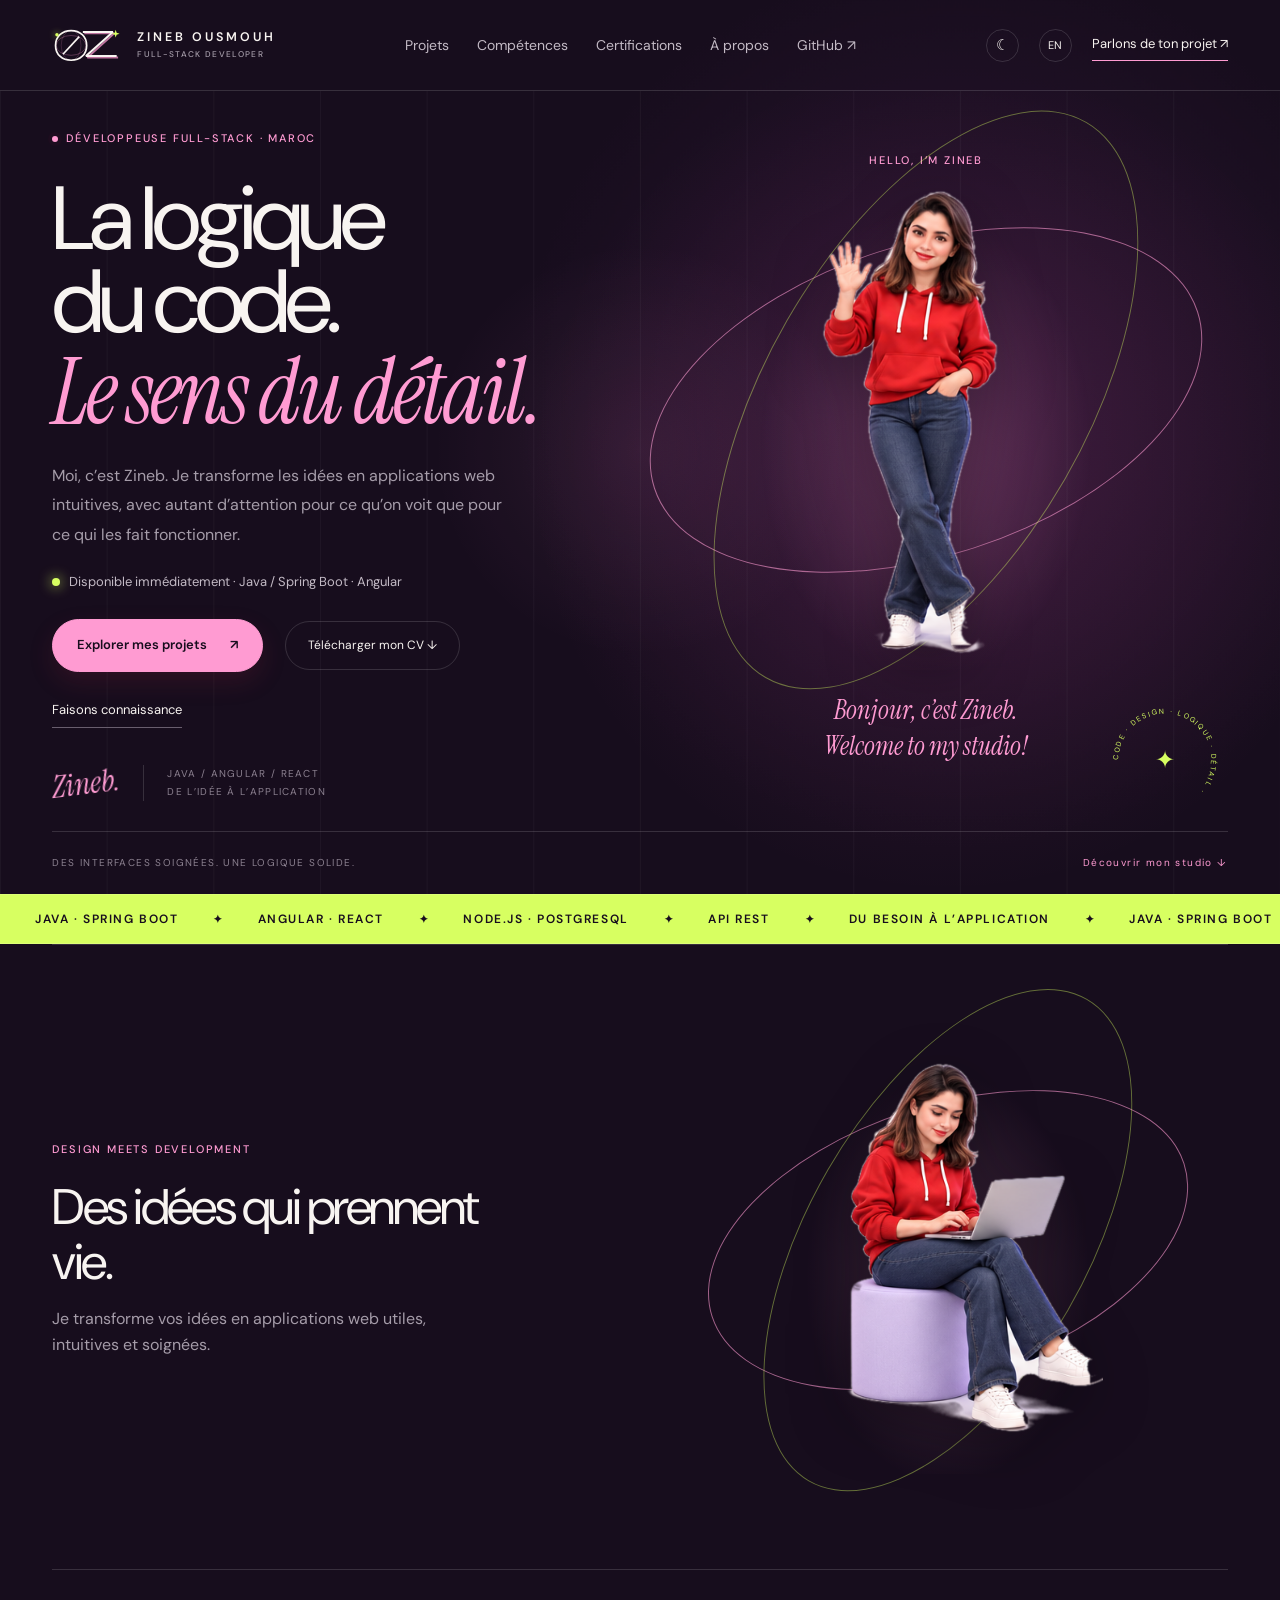
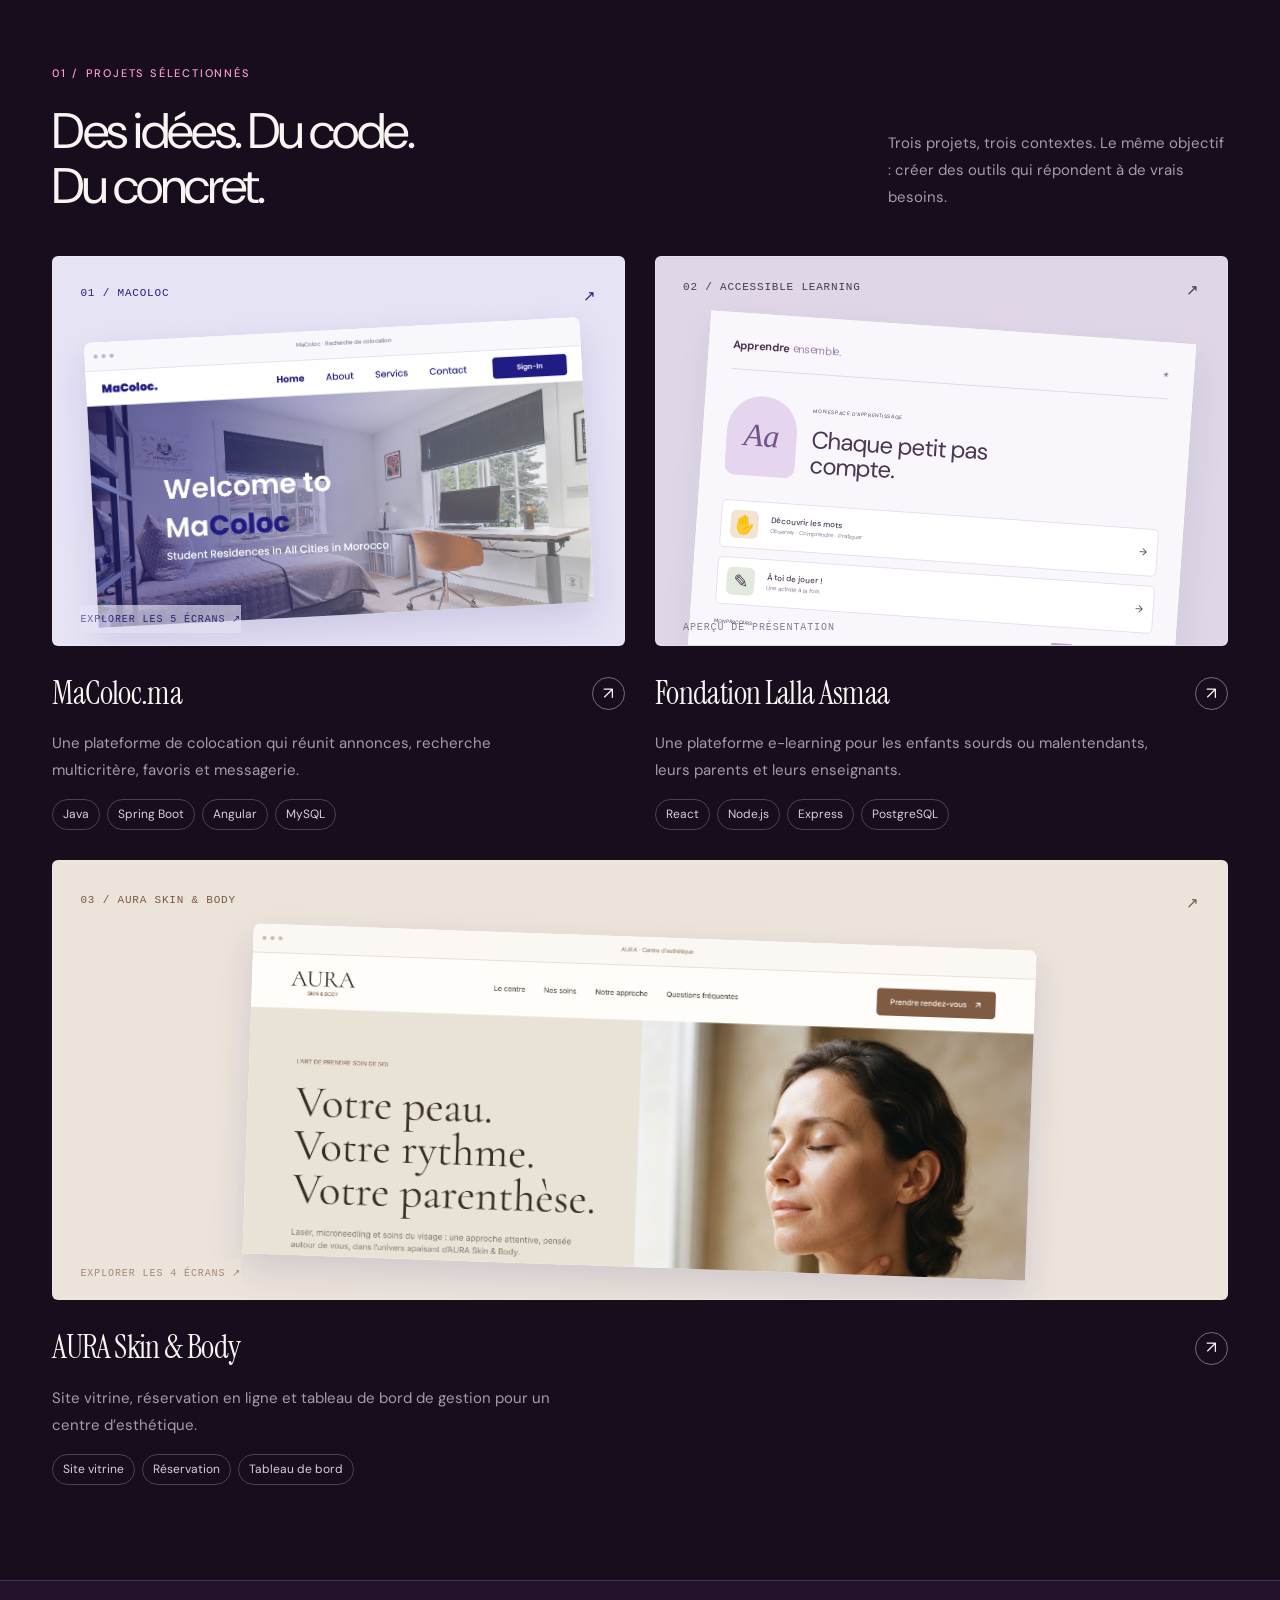
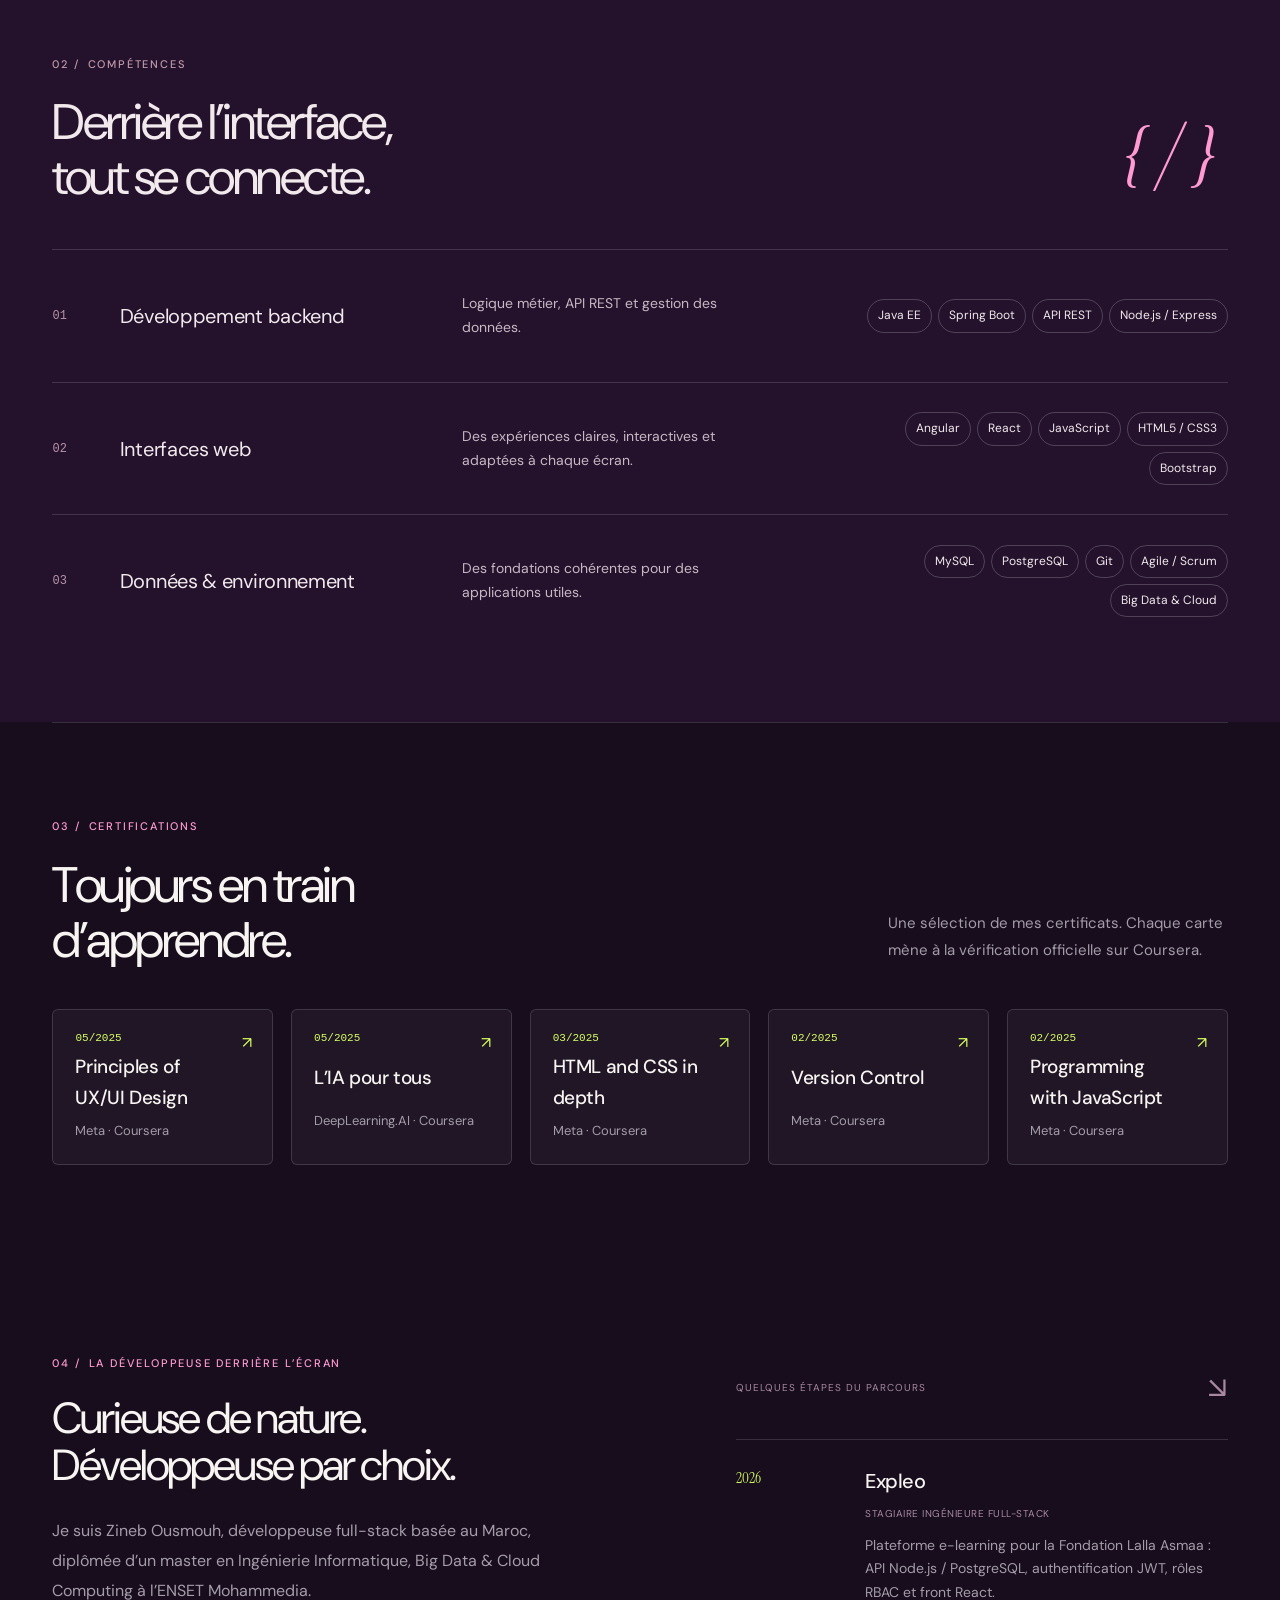
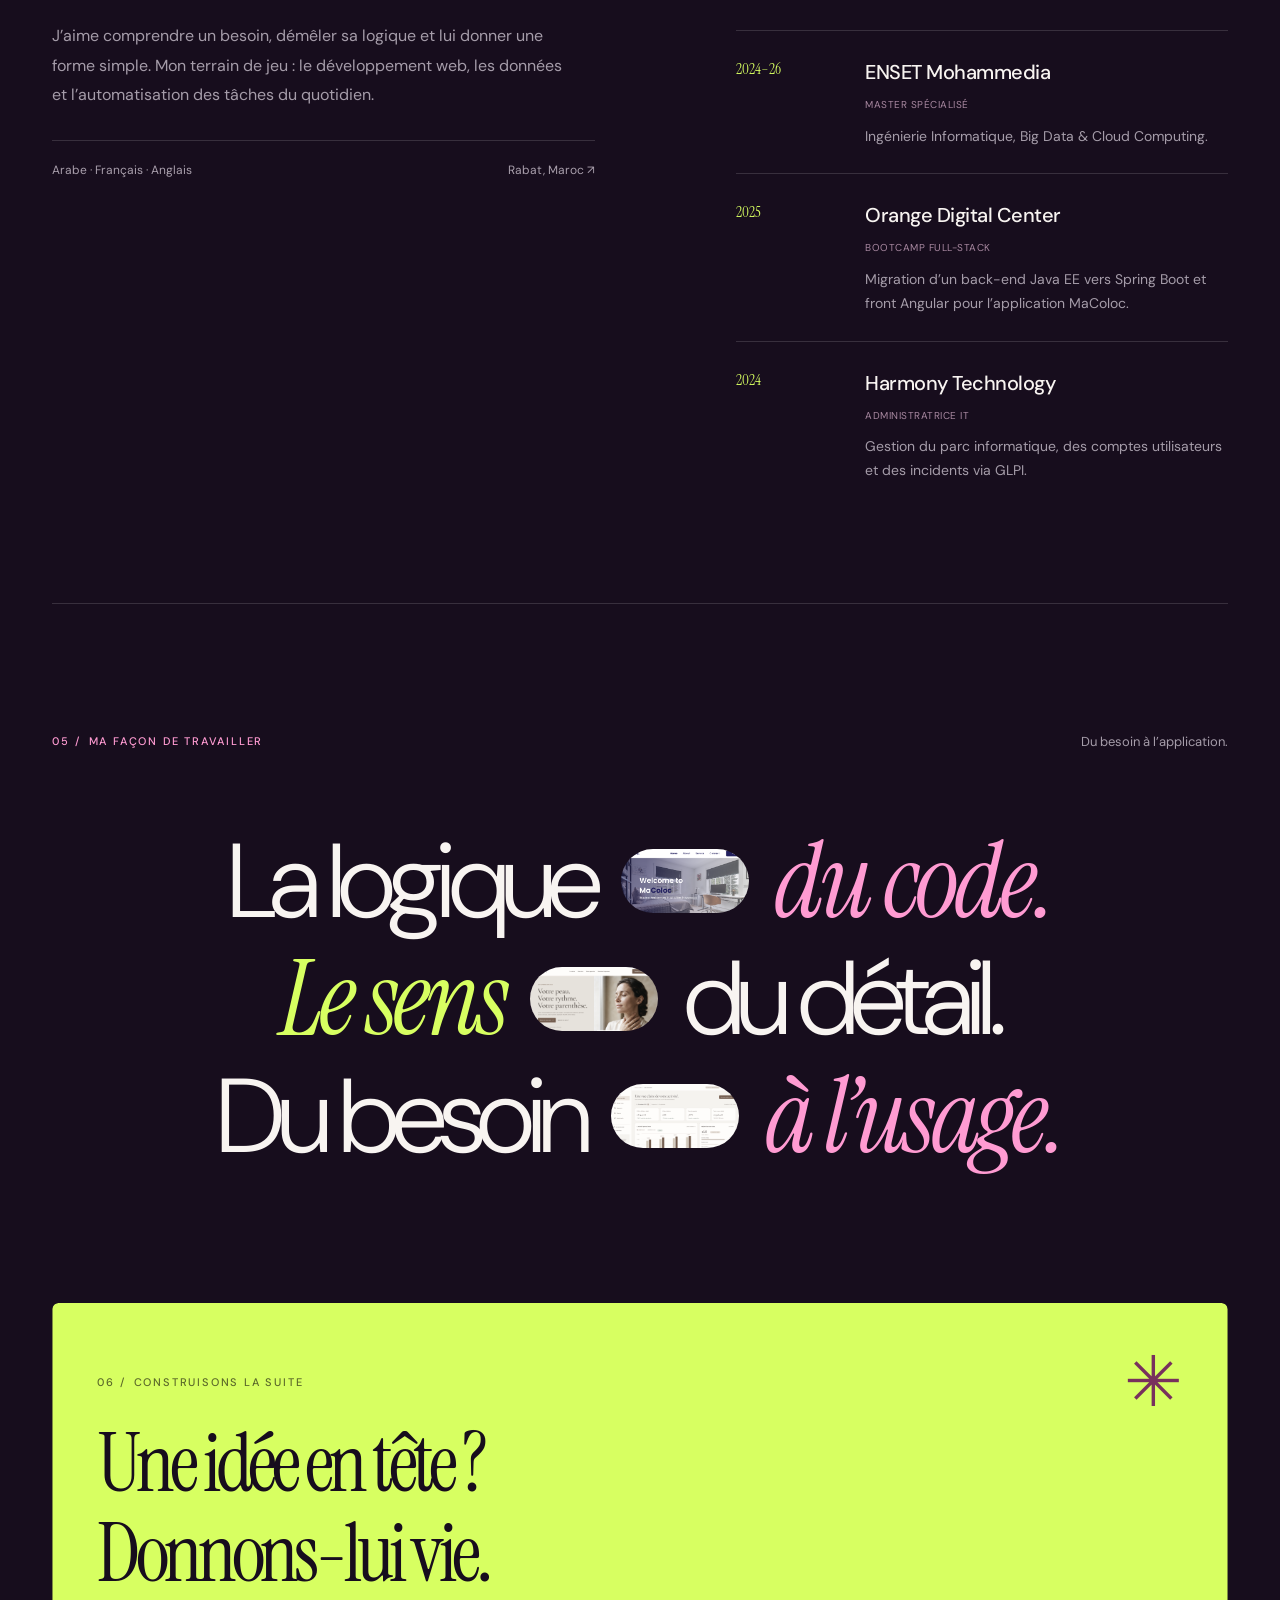
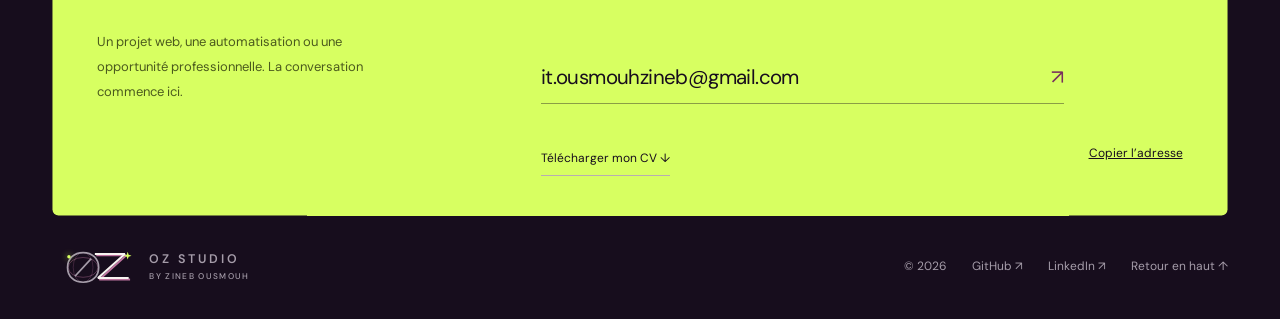
==== commit a053cf57: "Corrige le lien LinkedIn" ====
--- a/index.html
+++ b/index.html
@@ -7,7 +7,7 @@
 <meta name="theme-color" content="#170d1d"><meta name="robots" content="index,follow">
 <meta property="og:type" content="website"><meta property="og:locale" content="fr_FR"><meta property="og:title" content="Zineb Ousmouh — Développeuse full-stack · OZ Studio"><meta property="og:description" content="Développement full-stack Java, Spring Boot, Angular et React. Applications web, automatisation et expériences utiles."><meta property="og:url" content="https://ozstudio.me/"><meta property="og:site_name" content="OZ Studio"><meta property="og:image" content="https://ozstudio.me/projects/macoloc/home.png"><link rel="canonical" href="https://ozstudio.me/">
 <meta name="twitter:card" content="summary_large_image"><meta name="twitter:image" content="https://ozstudio.me/projects/macoloc/home.png"><meta name="twitter:title" content="Zineb Ousmouh — Développeuse full-stack"><meta name="twitter:description" content="Java, Spring Boot, Angular, React. Du besoin à l’application.">
-<script type="application/ld+json">{"@context":"https://schema.org","@type":"Person","name":"Zineb Ousmouh","jobTitle":"Développeuse full-stack","url":"https://ozstudio.me/","email":"mailto:it.ousmouhzineb@gmail.com","address":{"@type":"PostalAddress","addressLocality":"Rabat","addressCountry":"MA"},"alumniOf":"ENSET Mohammedia","knowsLanguage":["ar","fr","en"],"knowsAbout":["Java","Spring Boot","Angular","React","Node.js","MySQL","MongoDB"],"sameAs":["https://github.com/OusmouhZineb","https://www.linkedin.com/in/zineb-ousmouh/"]}</script>
+<script type="application/ld+json">{"@context":"https://schema.org","@type":"Person","name":"Zineb Ousmouh","jobTitle":"Développeuse full-stack","url":"https://ozstudio.me/","email":"mailto:it.ousmouhzineb@gmail.com","address":{"@type":"PostalAddress","addressLocality":"Rabat","addressCountry":"MA"},"alumniOf":"ENSET Mohammedia","knowsLanguage":["ar","fr","en"],"knowsAbout":["Java","Spring Boot","Angular","React","Node.js","MySQL","MongoDB"],"sameAs":["https://github.com/OusmouhZineb","https://www.linkedin.com/in/ousmouhzineb/"]}</script>
 <link rel="icon" href="data:image/svg+xml,%3Csvg xmlns='http://www.w3.org/2000/svg' viewBox='0 0 64 64'%3E%3Crect width='64' height='64' rx='16' fill='%23170d1d'/%3E%3Cellipse cx='24' cy='34' rx='15' ry='10' fill='none' stroke='%23ff9bd2' stroke-width='2'/%3E%3Cpath d='M30 18h22L33 46h20' fill='none' stroke='%23ff9bd2' stroke-width='5' stroke-linejoin='bevel' transform='translate(2 2)'/%3E%3Cpath d='M30 18h22L33 46h20' fill='none' stroke='%23f8f4f1' stroke-width='5' stroke-linejoin='bevel'/%3E%3Ccircle cx='51' cy='13' r='4' fill='%23d7ff61'/%3E%3C/svg%3E">
 <link rel="preconnect" href="https://fonts.googleapis.com"><link rel="preconnect" href="https://fonts.gstatic.com" crossorigin><link rel="stylesheet" href="https://fonts.googleapis.com/css2?family=DM+Sans:wght@300;400;500;600&family=Instrument+Serif:ital@0;1&display=swap">
 <link rel="stylesheet" href="styles.css"><link rel="stylesheet" href="theme.css">
@@ -38,7 +38,7 @@
 <div class="manifesto-line reverse"><em data-fr="Le sens" data-en="A sense">Le sens</em><img src="projects/aura/home.png" alt="" loading="lazy"><span data-fr="du détail." data-en="of detail.">du détail.</span></div>
 <div class="manifesto-line"><span data-fr="Du besoin" data-en="From need">Du besoin</span><img src="projects/aura/dashboard.png" alt="" loading="lazy"><em data-fr="à l’usage." data-en="to use.">à l’usage.</em></div></section>
 <section class="contact section" id="contact" aria-labelledby="contact-title"><div class="contact-top"><div class="eyebrow">06 / <span data-fr="CONSTRUISONS LA SUITE" data-en="LET’S BUILD WHAT’S NEXT">CONSTRUISONS LA SUITE</span></div><span class="contact-star" aria-hidden="true">✳</span></div><h2 id="contact-title" data-fr="Une idée en tête ?\nDonnons-lui vie." data-en="An idea in mind?\nLet’s make it real.">Une idée en tête ?<br>Donnons-lui vie.</h2><div class="contact-bottom"><p data-fr="Un projet web, une automatisation ou une opportunité professionnelle. La conversation commence ici." data-en="A web project, an automation or a professional opportunity. The conversation starts here.">Un projet web, une automatisation ou une opportunité professionnelle. La conversation commence ici.</p><a href="mailto:it.ousmouhzineb@gmail.com" class="email">it.ousmouhzineb@gmail.com <span>↗</span></a><a class="cv-link" href="cv-zineb-ousmouh.pdf" download data-fr="Télécharger mon CV ↓" data-en="Download my CV ↓">Télécharger mon CV ↓</a><button id="copy-email" data-fr="Copier l’adresse" data-en="Copy email">Copier l’adresse</button></div><p id="copy-status" class="copy-status" role="status"></p></section>
-<footer><a href="#home" class="footer-brand brand" aria-label="OZ Studio, retour en haut"><span class="oz-logo " aria-hidden="true"><svg class="oz-mark" viewBox="0 0 104 52"><ellipse class="oz-echo oz-echo-one" cx="27" cy="26" rx="21" ry="14"/><ellipse class="oz-echo oz-echo-two" cx="27" cy="26" rx="14" ry="21"/><path class="oz-portal" pathLength="1" d="M27 5C14.2 5 5 13.4 5 26s9.2 21 22 21 22-8.4 22-21S39.8 5 27 5Z"/><path class="oz-cut" pathLength="1" d="M15.5 38.5 38.5 13.5"/><path class="oz-zed-shadow" pathLength="1" d="M47 9h41L50 43h42"/><path class="oz-zed" pathLength="1" d="M45 7h41L48 41h42"/><path class="oz-flare" d="m90 4 1.3 4.2 4.2 1.3-4.2 1.3L90 15l-1.3-4.2-4.2-1.3 4.2-1.3L90 4Z"/><circle class="oz-signal" cx="7" cy="11" r="2.4"/></svg><span class="oz-name"><b>OZ STUDIO</b><small>BY ZINEB OUSMOUH</small></span></span></a><span>© 2026</span><a href="https://github.com/OusmouhZineb" target="_blank" rel="noopener noreferrer">GitHub ↗</a><a href="https://www.linkedin.com/in/zineb-ousmouh/" target="_blank" rel="noopener noreferrer">LinkedIn ↗</a><a href="#home" data-fr="Retour en haut ↑" data-en="Back to top ↑">Retour en haut ↑</a></footer></div></main>
+<footer><a href="#home" class="footer-brand brand" aria-label="OZ Studio, retour en haut"><span class="oz-logo " aria-hidden="true"><svg class="oz-mark" viewBox="0 0 104 52"><ellipse class="oz-echo oz-echo-one" cx="27" cy="26" rx="21" ry="14"/><ellipse class="oz-echo oz-echo-two" cx="27" cy="26" rx="14" ry="21"/><path class="oz-portal" pathLength="1" d="M27 5C14.2 5 5 13.4 5 26s9.2 21 22 21 22-8.4 22-21S39.8 5 27 5Z"/><path class="oz-cut" pathLength="1" d="M15.5 38.5 38.5 13.5"/><path class="oz-zed-shadow" pathLength="1" d="M47 9h41L50 43h42"/><path class="oz-zed" pathLength="1" d="M45 7h41L48 41h42"/><path class="oz-flare" d="m90 4 1.3 4.2 4.2 1.3-4.2 1.3L90 15l-1.3-4.2-4.2-1.3 4.2-1.3L90 4Z"/><circle class="oz-signal" cx="7" cy="11" r="2.4"/></svg><span class="oz-name"><b>OZ STUDIO</b><small>BY ZINEB OUSMOUH</small></span></span></a><span>© 2026</span><a href="https://github.com/OusmouhZineb" target="_blank" rel="noopener noreferrer">GitHub ↗</a><a href="https://www.linkedin.com/in/ousmouhzineb/" target="_blank" rel="noopener noreferrer">LinkedIn ↗</a><a href="#home" data-fr="Retour en haut ↑" data-en="Back to top ↑">Retour en haut ↑</a></footer></div></main>
 <dialog id="project-dialog" aria-labelledby="dialog-title"><div class="dialog-top"><span class="eyebrow" data-fr="DANS LES COULISSES DU PROJET" data-en="BEHIND THE PROJECT">DANS LES COULISSES DU PROJET</span><button id="dialog-close" aria-label="Fermer les détails">×</button></div><h2 id="dialog-title"></h2><p id="dialog-description"></p><section id="project-gallery" hidden aria-label="Écrans du projet"></section><div class="detail-grid"><div><h3 data-fr="Le contexte" data-en="The context">Le contexte</h3><p id="dialog-context"></p></div><div><h3 data-fr="Les fonctionnalités" data-en="The features">Les fonctionnalités</h3><ul id="dialog-features"></ul></div></div><div class="tags" id="dialog-stack"></div><a class="button" href="#contact" id="dialog-contact" data-fr="Discuter d’un projet similaire ↗" data-en="Discuss a similar project ↗">Discuter d’un projet similaire ↗</a></dialog>
 <script type="module" src="app.js"></script><script type="module" src="cartoon-selected.js?v=1"></script>
 </body></html>
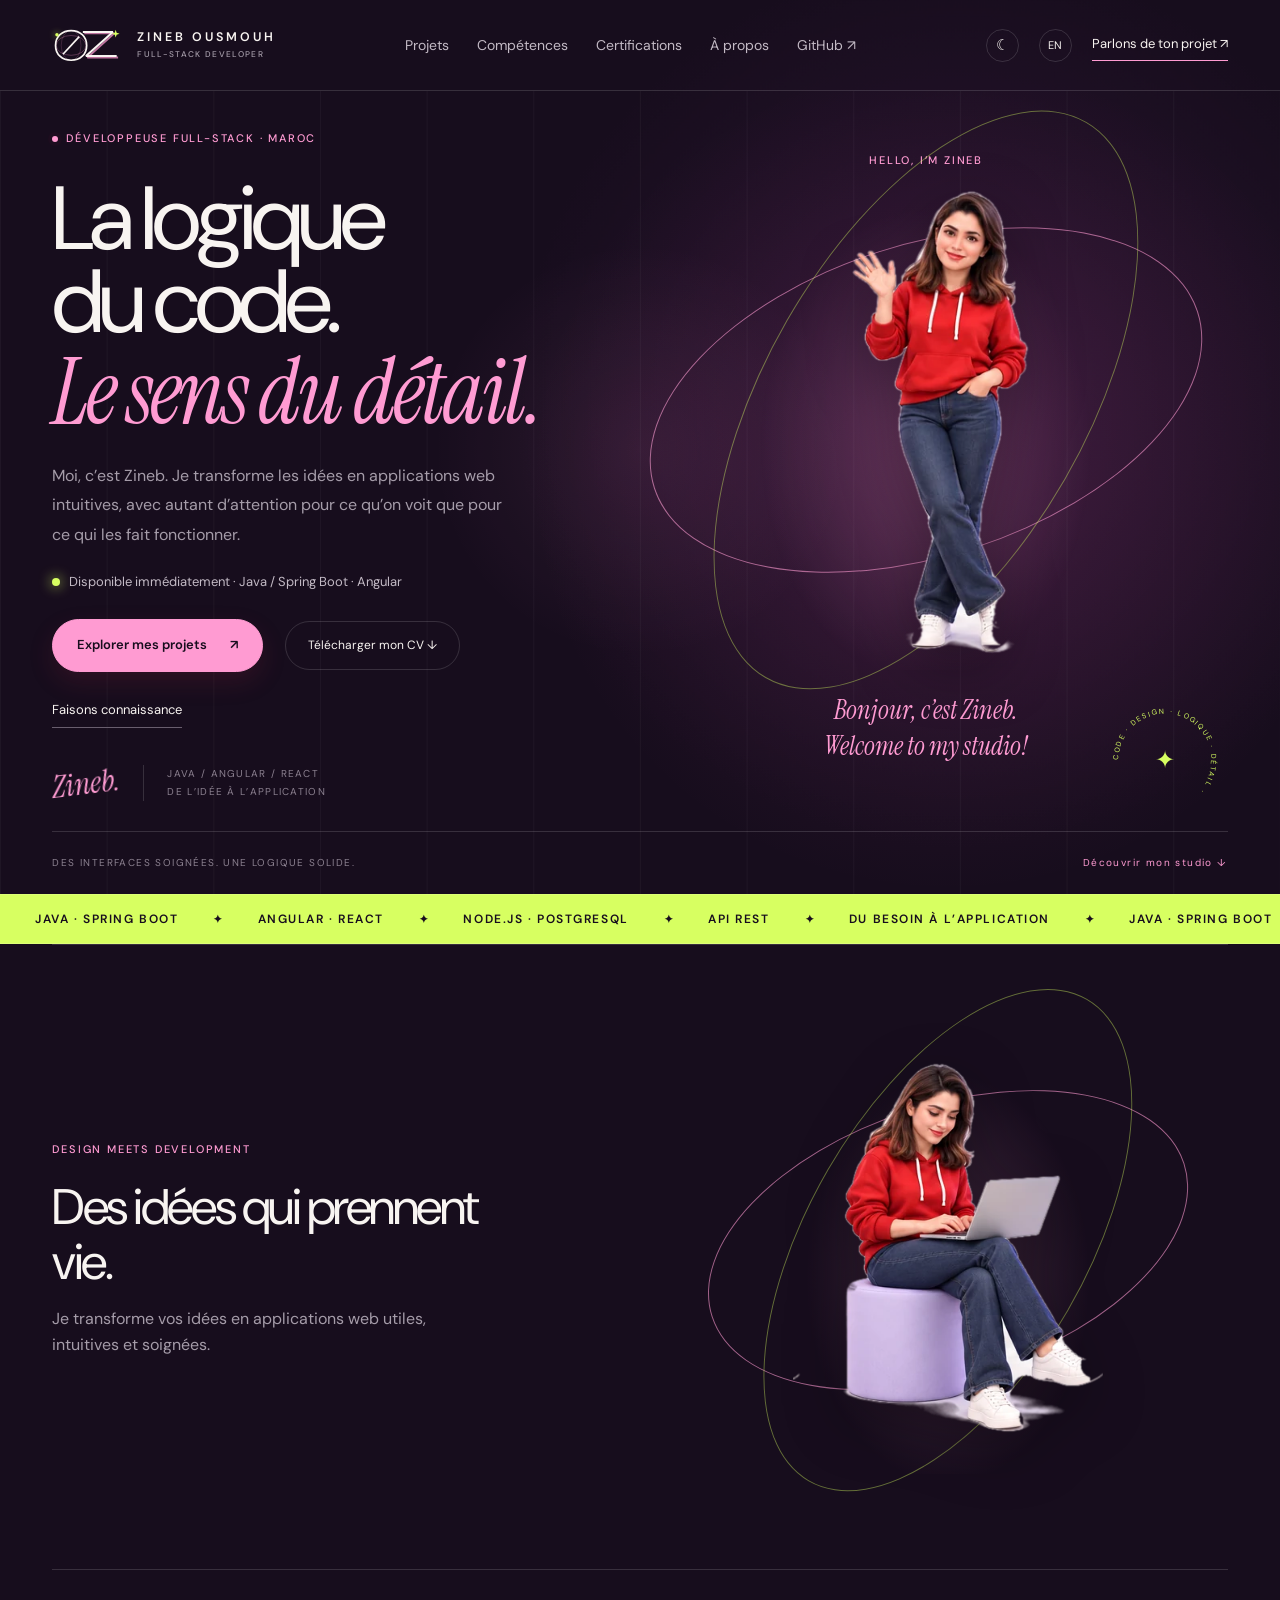
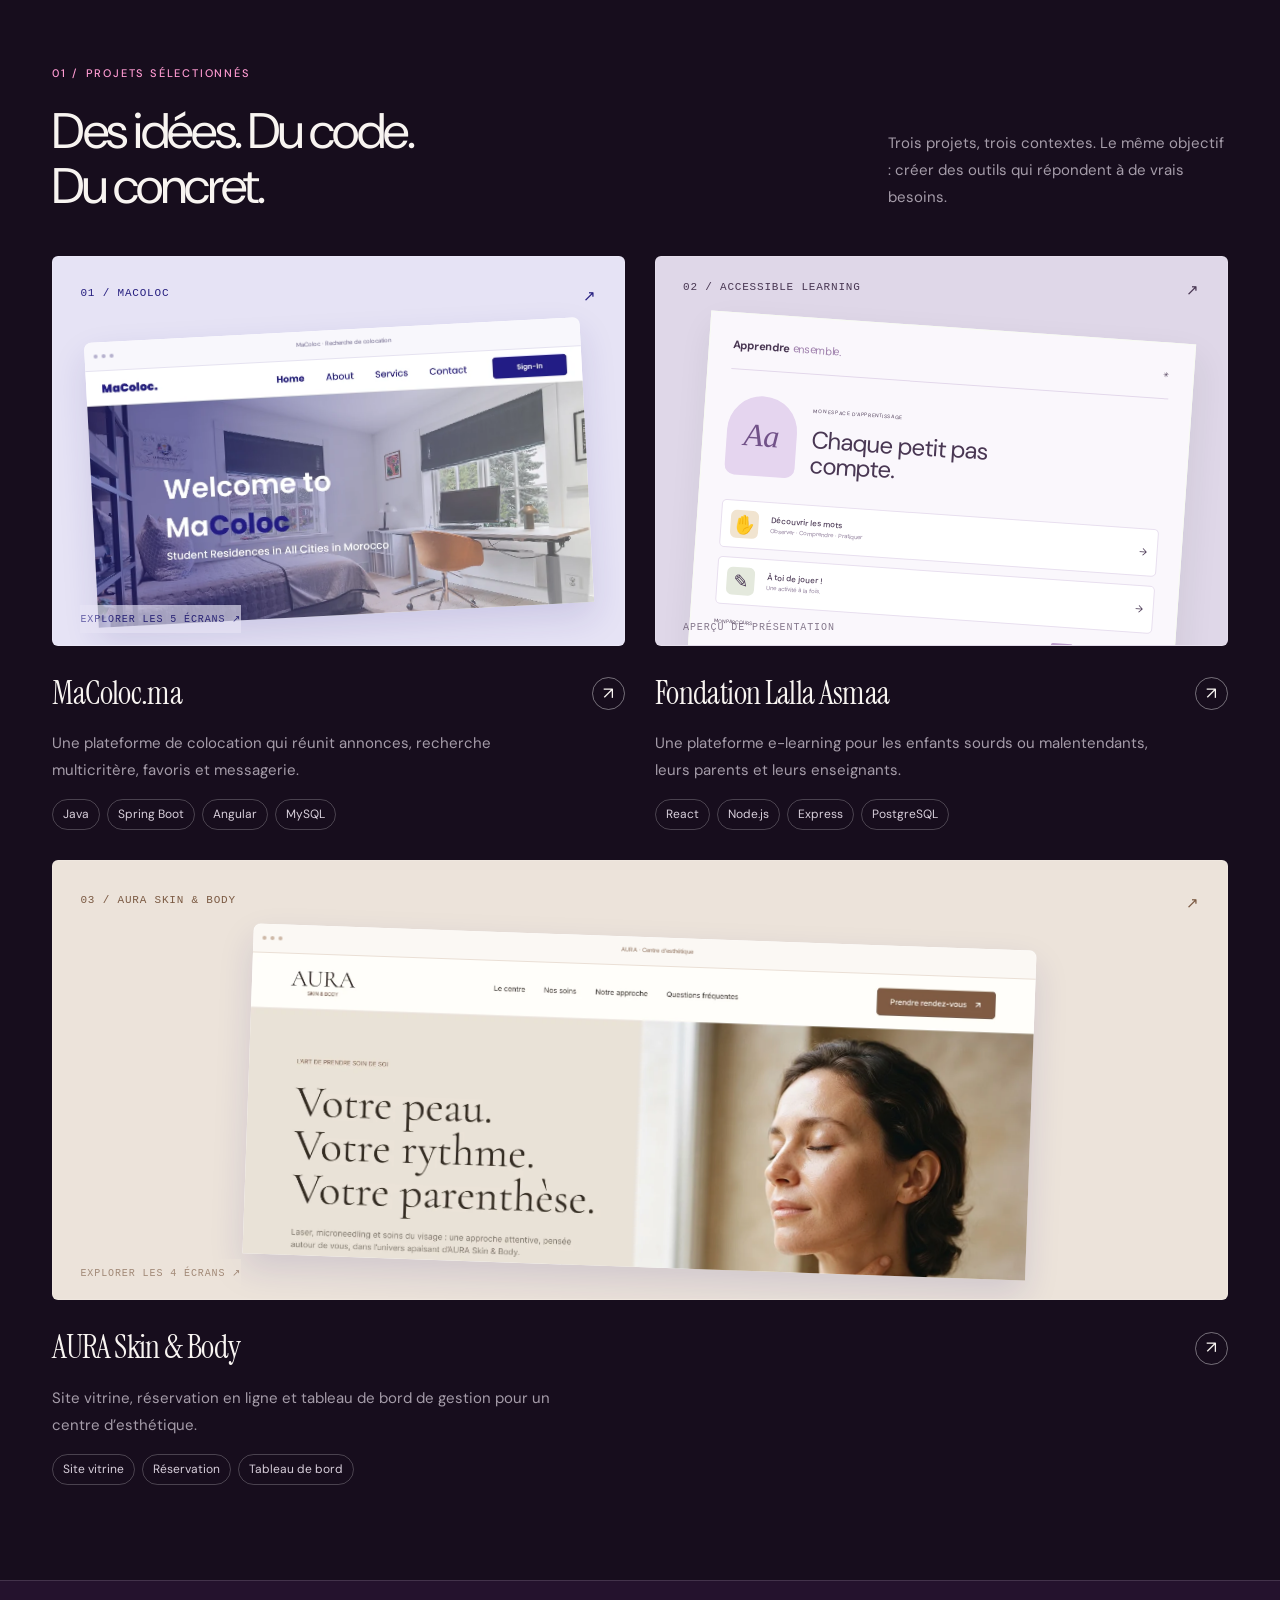
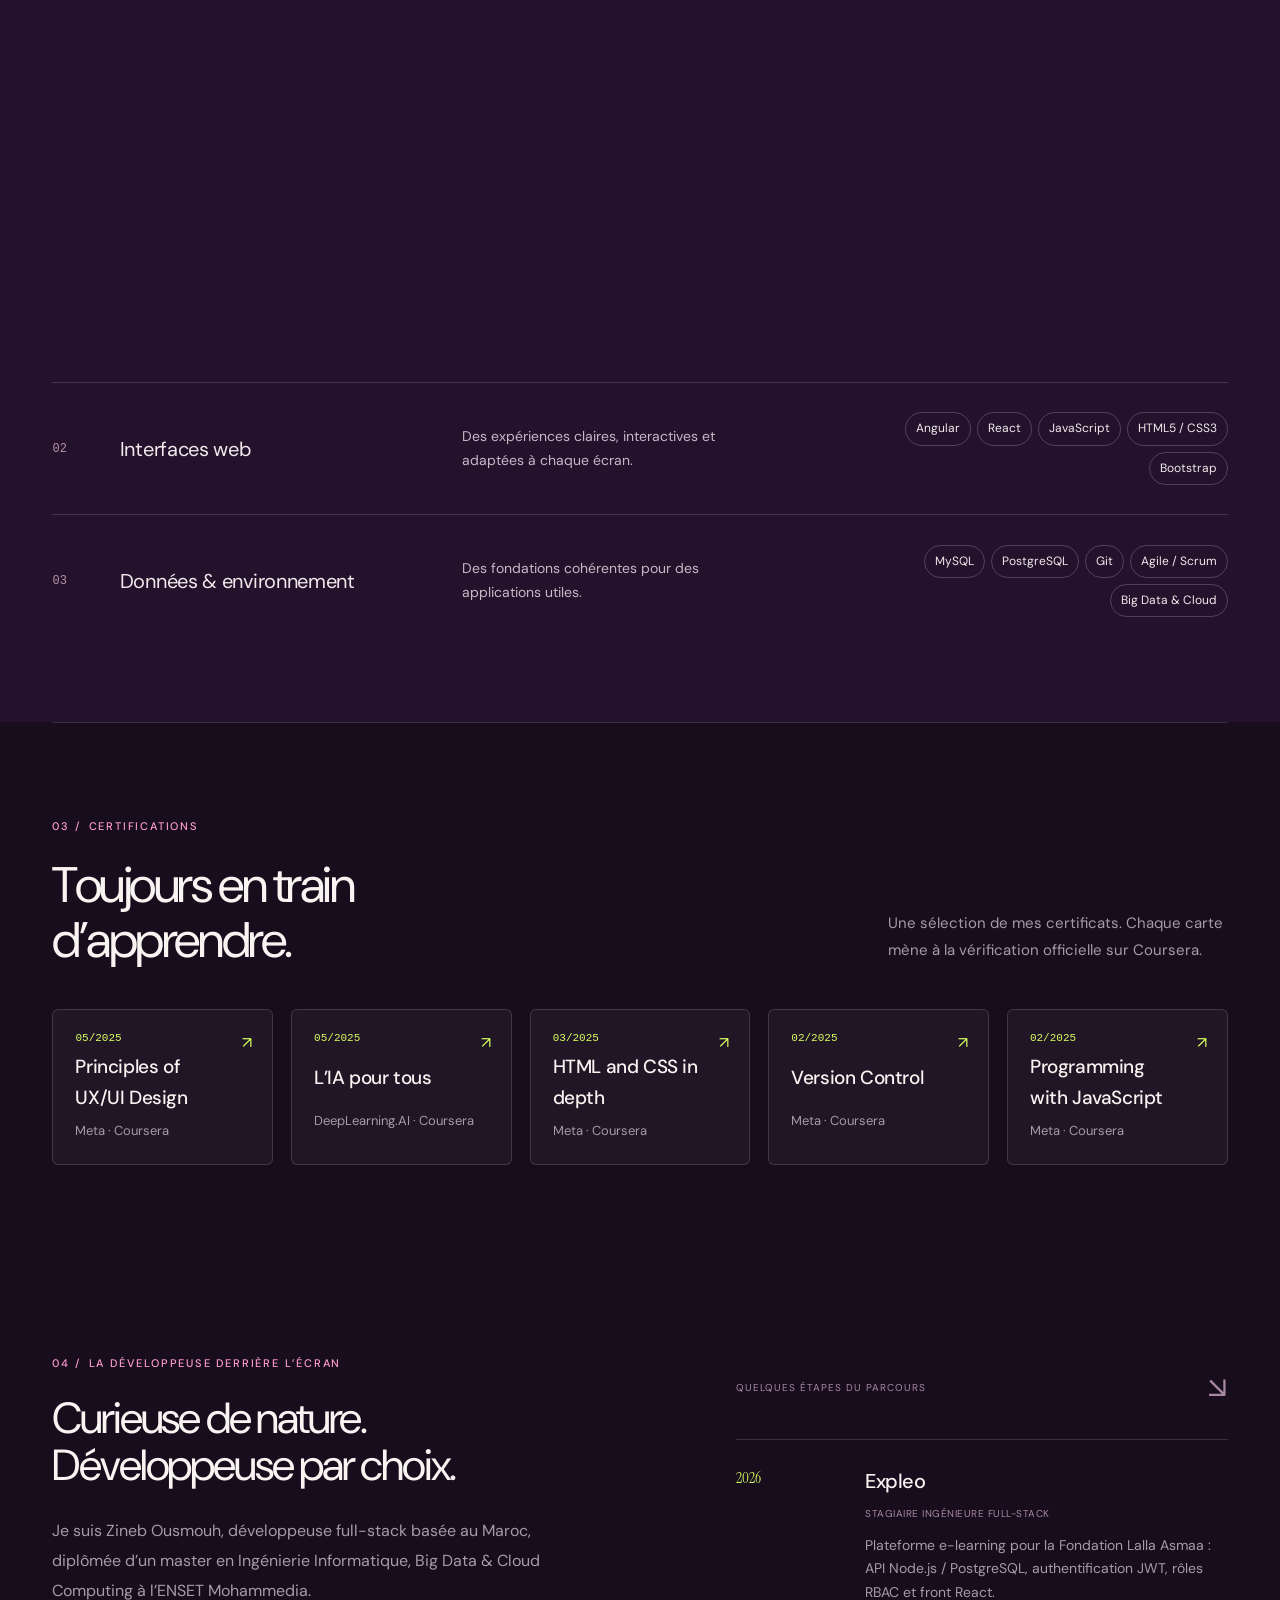
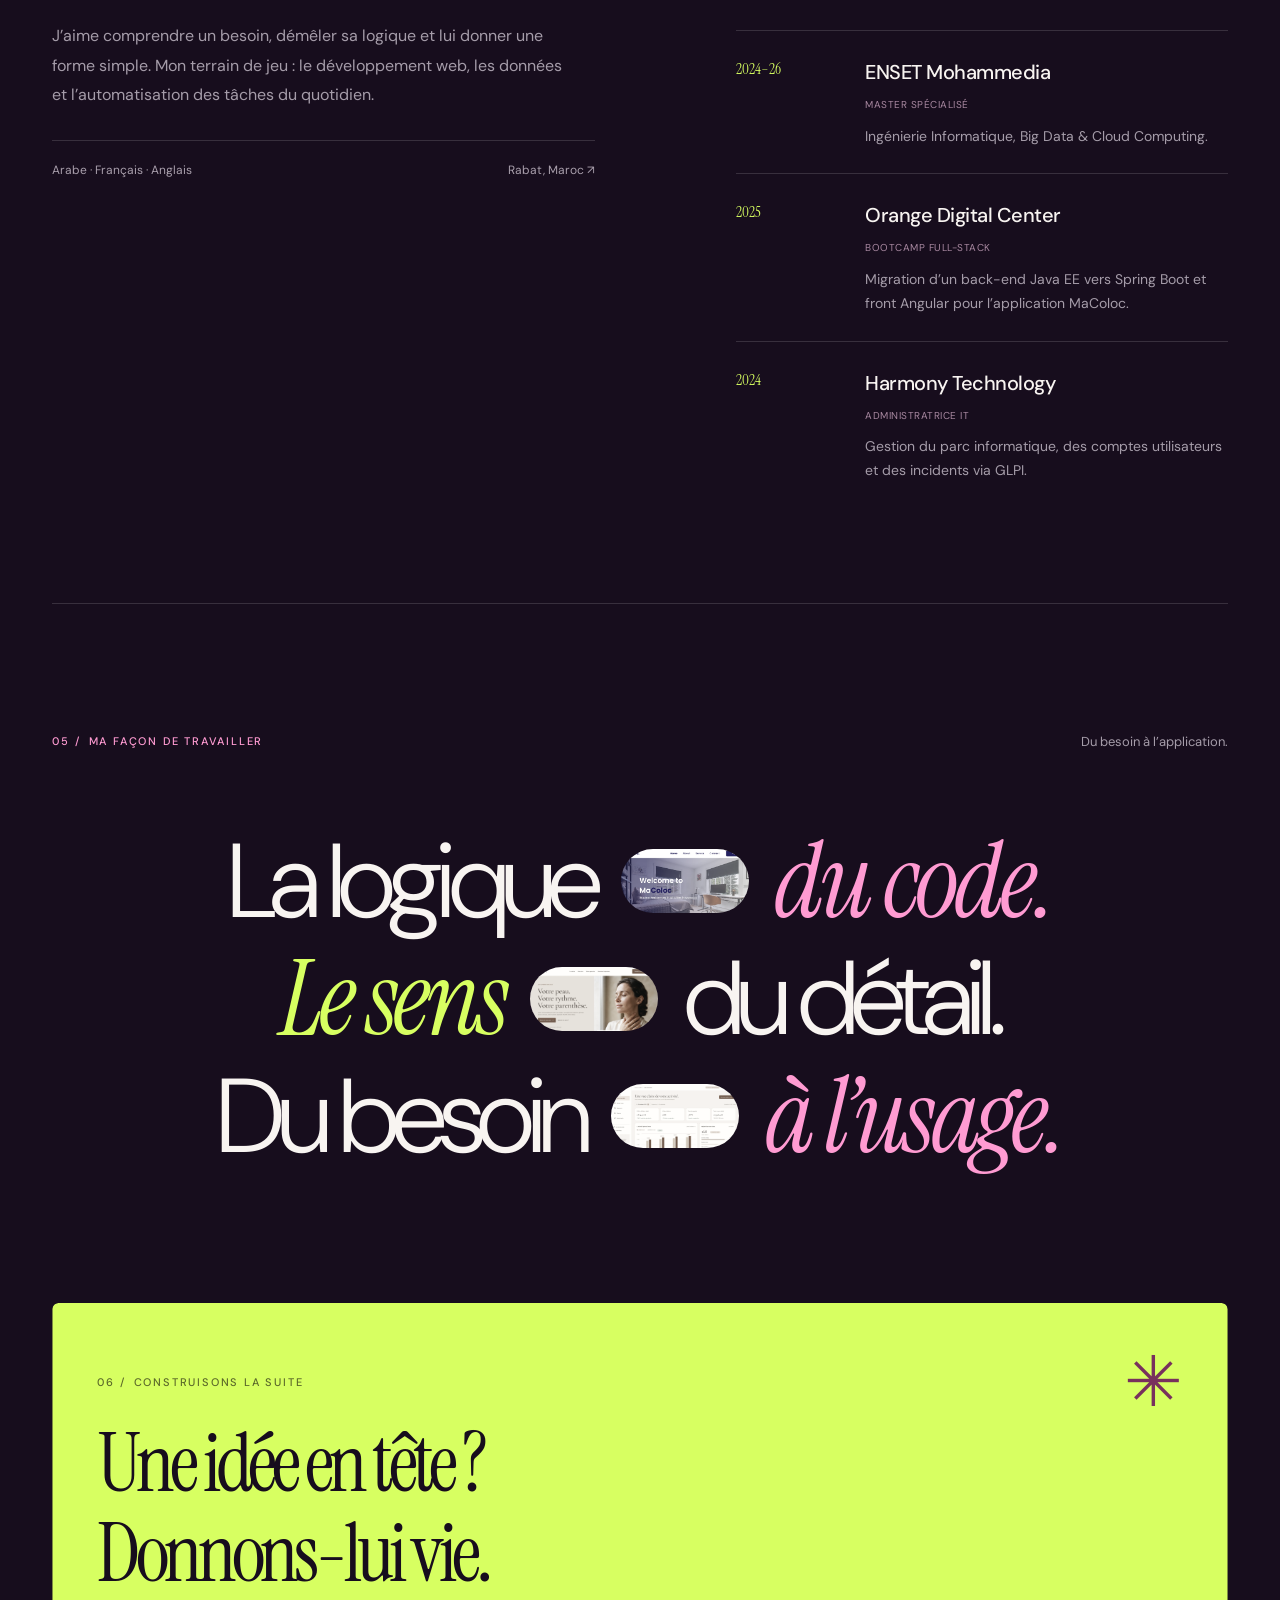
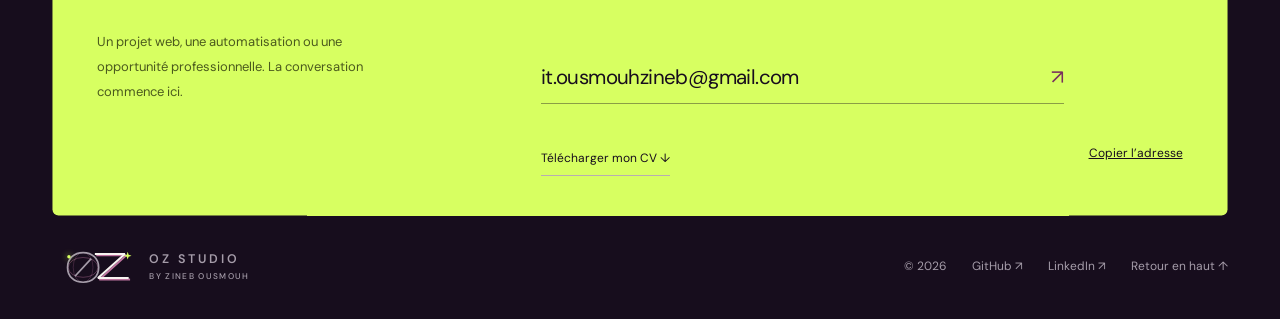
==== commit 729c812e: "SEO : images WebP, image de partage, titre/description, donnees structurees, sitemap" ====
--- a/index.html
+++ b/index.html
@@ -2,12 +2,13 @@
 <html lang="fr">
 <head>
 <meta charset="utf-8"><meta name="viewport" content="width=device-width,initial-scale=1">
-<title>Zineb Ousmouh — Développeuse full-stack · OZ Studio</title>
-<meta name="description" content="Le portfolio de Zineb Ousmouh : développement full-stack Java, Spring Boot, Angular et React. Applications web, automatisation et expériences utiles.">
+<title>Zineb Ousmouh — Développeuse Java Spring Boot &amp; Angular | OZ Studio</title>
+<meta name="description" content="Zineb Ousmouh, développeuse full-stack Java / Spring Boot, Angular et React basée à Rabat. Disponible immédiatement. Découvrez MaColoc, la plateforme e-learning Fondation Lalla Asmaa et AURA Skin &amp; Body.">
 <meta name="theme-color" content="#170d1d"><meta name="robots" content="index,follow">
-<meta property="og:type" content="website"><meta property="og:locale" content="fr_FR"><meta property="og:title" content="Zineb Ousmouh — Développeuse full-stack · OZ Studio"><meta property="og:description" content="Développement full-stack Java, Spring Boot, Angular et React. Applications web, automatisation et expériences utiles."><meta property="og:url" content="https://ozstudio.me/"><meta property="og:site_name" content="OZ Studio"><meta property="og:image" content="https://ozstudio.me/projects/macoloc/home.png"><link rel="canonical" href="https://ozstudio.me/">
-<meta name="twitter:card" content="summary_large_image"><meta name="twitter:image" content="https://ozstudio.me/projects/macoloc/home.png"><meta name="twitter:title" content="Zineb Ousmouh — Développeuse full-stack"><meta name="twitter:description" content="Java, Spring Boot, Angular, React. Du besoin à l’application.">
+<meta property="og:type" content="website"><meta property="og:locale" content="fr_FR"><meta property="og:title" content="Zineb Ousmouh — Développeuse Java Spring Boot &amp; Angular"><meta property="og:description" content="Développeuse full-stack Java, Spring Boot, Angular et React. Disponible immédiatement. Portfolio : MaColoc, e-learning, AURA."><meta property="og:url" content="https://ozstudio.me/"><meta property="og:site_name" content="OZ Studio"><meta property="og:image" content="https://ozstudio.me/og-image.jpg"><meta property="og:image:width" content="1200"><meta property="og:image:height" content="630"><meta property="og:image:alt" content="Zineb Ousmouh, développeuse full-stack Java / Spring Boot / Angular"><link rel="canonical" href="https://ozstudio.me/">
+<meta name="twitter:card" content="summary_large_image"><meta name="twitter:image" content="https://ozstudio.me/og-image.jpg"><meta name="twitter:title" content="Zineb Ousmouh — Développeuse full-stack"><meta name="twitter:description" content="Java, Spring Boot, Angular, React. Du besoin à l’application.">
 <script type="application/ld+json">{"@context":"https://schema.org","@type":"Person","name":"Zineb Ousmouh","jobTitle":"Développeuse full-stack","url":"https://ozstudio.me/","email":"mailto:it.ousmouhzineb@gmail.com","address":{"@type":"PostalAddress","addressLocality":"Rabat","addressCountry":"MA"},"alumniOf":"ENSET Mohammedia","knowsLanguage":["ar","fr","en"],"knowsAbout":["Java","Spring Boot","Angular","React","Node.js","MySQL","MongoDB"],"sameAs":["https://github.com/OusmouhZineb","https://www.linkedin.com/in/ousmouhzineb/"]}</script>
+<script type="application/ld+json">{"@context": "https://schema.org", "@graph": [{"@type": "WebSite", "@id": "https://ozstudio.me/#site", "url": "https://ozstudio.me/", "name": "OZ Studio — Zineb Ousmouh", "inLanguage": ["fr", "en"]}, {"@type": "ItemList", "name": "Projets de Zineb Ousmouh", "itemListElement": [{"@type": "ListItem", "position": 1, "item": {"@type": "CreativeWork", "name": "MaColoc.ma", "description": "Plateforme de colocation : annonces, recherche multicritère, favoris et messagerie. Java EE migré vers Spring Boot, Angular, MySQL.", "creator": {"@type": "Person", "name": "Zineb Ousmouh"}}}, {"@type": "ListItem", "position": 2, "item": {"@type": "CreativeWork", "name": "Plateforme e-learning Fondation Lalla Asmaa", "description": "Plateforme pédagogique pour enfants sourds ou malentendants, parents et enseignants. React, Node.js, Express, PostgreSQL, JWT, rôles RBAC.", "creator": {"@type": "Person", "name": "Zineb Ousmouh"}}}, {"@type": "ListItem", "position": 3, "item": {"@type": "CreativeWork", "name": "AURA Skin & Body", "description": "Site vitrine, réservation en ligne et tableau de bord de gestion pour un centre d'esthétique.", "creator": {"@type": "Person", "name": "Zineb Ousmouh"}}}]}]}</script>
 <link rel="icon" href="data:image/svg+xml,%3Csvg xmlns='http://www.w3.org/2000/svg' viewBox='0 0 64 64'%3E%3Crect width='64' height='64' rx='16' fill='%23170d1d'/%3E%3Cellipse cx='24' cy='34' rx='15' ry='10' fill='none' stroke='%23ff9bd2' stroke-width='2'/%3E%3Cpath d='M30 18h22L33 46h20' fill='none' stroke='%23ff9bd2' stroke-width='5' stroke-linejoin='bevel' transform='translate(2 2)'/%3E%3Cpath d='M30 18h22L33 46h20' fill='none' stroke='%23f8f4f1' stroke-width='5' stroke-linejoin='bevel'/%3E%3Ccircle cx='51' cy='13' r='4' fill='%23d7ff61'/%3E%3C/svg%3E">
 <link rel="preconnect" href="https://fonts.googleapis.com"><link rel="preconnect" href="https://fonts.gstatic.com" crossorigin><link rel="stylesheet" href="https://fonts.googleapis.com/css2?family=DM+Sans:wght@300;400;500;600&family=Instrument+Serif:ital@0;1&display=swap">
 <link rel="stylesheet" href="styles.css"><link rel="stylesheet" href="theme.css">
@@ -26,17 +27,17 @@
 <div class="marquee" aria-hidden="true"><div><span>Java · Spring Boot</span><b>✦</b><span>Angular · React</span><b>✦</b><span>Node.js · PostgreSQL</span><b>✦</b><span>API REST</span><b>✦</b><span>Du besoin à l’application</span><b>✦</b><span>Java · Spring Boot</span><b>✦</b><span>Angular · React</span><b>✦</b><span>Node.js · PostgreSQL</span><b>✦</b><span>API REST</span><b>✦</b><span>Du besoin à l’application</span><b>✦</b></div></div>
 <div class="content-wrap"><section class="cartoon-design section" id="design"><div><div class="eyebrow">DESIGN MEETS DEVELOPMENT</div><h2>Des idées qui prennent vie.</h2><p>Je transforme vos idées en applications web utiles, intuitives et soignées.</p></div><div class="stage stage-sm"><div class="cartoon-code cartoon-frame" role="img" aria-label="Le cartoon de Zineb développe une application sur son laptop"></div></div></section>
 <section class="work section" id="work" aria-labelledby="work-title"><div class="section-heading"><div><div class="eyebrow">01 / <span data-fr="PROJETS SÉLECTIONNÉS" data-en="SELECTED WORK">PROJETS SÉLECTIONNÉS</span></div><h2 id="work-title" data-fr="Des idées. Du code.\nDu concret." data-en="Ideas. Code.\nReal experiences.">Des idées. Du code.<br>Du concret.</h2></div><p data-fr="Trois projets, trois contextes. Le même objectif : créer des outils qui répondent à de vrais besoins." data-en="Three projects, three different contexts. One goal: useful tools that meet real needs.">Trois projets, trois contextes. Le même objectif : créer des outils qui répondent à de vrais besoins.</p></div><div class="projects">
-<article class="project"><button class="project-art macoloc-art" data-project="coloc" aria-label="Découvrir les écrans de MaColoc"><span class="art-meta">01 / MACOLOC <span>↗</span></span><div class="macoloc-browser"><div class="browser-bar"><i></i><i></i><i></i><span>MaColoc · Recherche de colocation</span></div><img src="projects/macoloc/home.png" alt="MaColoc : accueil et annonces de logements" loading="lazy"></div><span class="art-foot" data-fr="EXPLORER LES 5 ÉCRANS ↗" data-en="EXPLORE THE 5 SCREENS ↗">EXPLORER LES 5 ÉCRANS ↗</span></button><div class="project-top"><h3>MaColoc.ma</h3><button data-project="coloc" class="arrow" aria-label="Détails MaColoc.ma">↗</button></div><p data-fr="Une plateforme de colocation qui réunit annonces, recherche multicritère, favoris et messagerie." data-en="A flatsharing platform bringing together listings, multi-criteria search, favourites and messaging.">Une plateforme de colocation qui réunit annonces, recherche multicritère, favoris et messagerie.</p><div class="tags"><span>Java</span><span>Spring Boot</span><span>Angular</span><span>MySQL</span></div></article>
-<article class="project"><button class="project-art learning-art" data-project="learning" aria-label="Découvrir le projet Fondation Lalla Asmaa"><span class="art-meta">02 / ACCESSIBLE LEARNING <span>↗</span></span><div class="learning-demo"><div class="demo-nav"><b>Apprendre<span> ensemble.</span></b><span>✳</span></div><div class="lesson-intro"><span class="lesson-avatar">Aa</span><div><small>MON ESPACE D’APPRENTISSAGE</small><h3>Chaque petit pas<br>compte.</h3></div></div><div class="lesson-row"><span class="lesson-icon">✋</span><div><b>Découvrir les mots</b><small>Observer · Comprendre · Pratiquer</small></div><span>→</span></div><div class="lesson-row"><span class="lesson-icon alt">✎</span><div><b>À toi de jouer !</b><small>Une activité à la fois.</small></div><span>→</span></div><div class="lesson-progress"><span>MON PARCOURS</span><i></i><i></i><i></i><i></i></div></div><span class="art-foot" data-fr="APERÇU DE PRÉSENTATION" data-en="PRESENTATION CONCEPT">APERÇU DE PRÉSENTATION</span></button><div class="project-top"><h3>Fondation Lalla Asmaa</h3><button data-project="learning" class="arrow" aria-label="Détails Fondation Lalla Asmaa">↗</button></div><p data-fr="Une plateforme e-learning pour les enfants sourds ou malentendants, leurs parents et leurs enseignants." data-en="An e-learning platform for children who are deaf or hard of hearing, their parents and teachers.">Une plateforme e-learning pour les enfants sourds ou malentendants, leurs parents et leurs enseignants.</p><div class="tags"><span>React</span><span>Node.js</span><span>Express</span><span>PostgreSQL</span></div></article><article class="project"><button class="project-art aura-art" data-project="aura" aria-label="Découvrir les écrans AURA Skin &amp; Body"><span class="art-meta">03 / AURA SKIN &amp; BODY <span>↗</span></span><div class="macoloc-browser"><div class="browser-bar"><i></i><i></i><i></i><span>AURA · Centre d’esthétique</span></div><img src="projects/aura/home.png" alt="AURA Skin &amp; Body : page d’accueil du site" loading="lazy"></div><span class="art-foot" data-fr="EXPLORER LES 4 ÉCRANS ↗" data-en="EXPLORE THE 4 SCREENS ↗">EXPLORER LES 4 ÉCRANS ↗</span></button><div class="project-top"><h3>AURA Skin &amp; Body</h3><button data-project="aura" class="arrow" aria-label="Détails AURA Skin &amp; Body">↗</button></div><p data-fr="Site vitrine, réservation en ligne et tableau de bord de gestion pour un centre d’esthétique." data-en="Showcase site, online booking and management dashboard for a beauty clinic.">Site vitrine, réservation en ligne et tableau de bord de gestion pour un centre d’esthétique.</p><div class="tags"><span>Site vitrine</span><span>Réservation</span><span>Tableau de bord</span></div></article></div></section>
+<article class="project"><button class="project-art macoloc-art" data-project="coloc" aria-label="Découvrir les écrans de MaColoc"><span class="art-meta">01 / MACOLOC <span>↗</span></span><div class="macoloc-browser"><div class="browser-bar"><i></i><i></i><i></i><span>MaColoc · Recherche de colocation</span></div><img src="projects/macoloc/home.webp" alt="MaColoc : accueil et annonces de logements" loading="lazy"></div><span class="art-foot" data-fr="EXPLORER LES 5 ÉCRANS ↗" data-en="EXPLORE THE 5 SCREENS ↗">EXPLORER LES 5 ÉCRANS ↗</span></button><div class="project-top"><h3>MaColoc.ma</h3><button data-project="coloc" class="arrow" aria-label="Détails MaColoc.ma">↗</button></div><p data-fr="Une plateforme de colocation qui réunit annonces, recherche multicritère, favoris et messagerie." data-en="A flatsharing platform bringing together listings, multi-criteria search, favourites and messaging.">Une plateforme de colocation qui réunit annonces, recherche multicritère, favoris et messagerie.</p><div class="tags"><span>Java</span><span>Spring Boot</span><span>Angular</span><span>MySQL</span></div></article>
+<article class="project"><button class="project-art learning-art" data-project="learning" aria-label="Découvrir le projet Fondation Lalla Asmaa"><span class="art-meta">02 / ACCESSIBLE LEARNING <span>↗</span></span><div class="learning-demo"><div class="demo-nav"><b>Apprendre<span> ensemble.</span></b><span>✳</span></div><div class="lesson-intro"><span class="lesson-avatar">Aa</span><div><small>MON ESPACE D’APPRENTISSAGE</small><h3>Chaque petit pas<br>compte.</h3></div></div><div class="lesson-row"><span class="lesson-icon">✋</span><div><b>Découvrir les mots</b><small>Observer · Comprendre · Pratiquer</small></div><span>→</span></div><div class="lesson-row"><span class="lesson-icon alt">✎</span><div><b>À toi de jouer !</b><small>Une activité à la fois.</small></div><span>→</span></div><div class="lesson-progress"><span>MON PARCOURS</span><i></i><i></i><i></i><i></i></div></div><span class="art-foot" data-fr="APERÇU DE PRÉSENTATION" data-en="PRESENTATION CONCEPT">APERÇU DE PRÉSENTATION</span></button><div class="project-top"><h3>Fondation Lalla Asmaa</h3><button data-project="learning" class="arrow" aria-label="Détails Fondation Lalla Asmaa">↗</button></div><p data-fr="Une plateforme e-learning pour les enfants sourds ou malentendants, leurs parents et leurs enseignants." data-en="An e-learning platform for children who are deaf or hard of hearing, their parents and teachers.">Une plateforme e-learning pour les enfants sourds ou malentendants, leurs parents et leurs enseignants.</p><div class="tags"><span>React</span><span>Node.js</span><span>Express</span><span>PostgreSQL</span></div></article><article class="project"><button class="project-art aura-art" data-project="aura" aria-label="Découvrir les écrans AURA Skin &amp; Body"><span class="art-meta">03 / AURA SKIN &amp; BODY <span>↗</span></span><div class="macoloc-browser"><div class="browser-bar"><i></i><i></i><i></i><span>AURA · Centre d’esthétique</span></div><img src="projects/aura/home.webp" alt="AURA Skin &amp; Body : page d’accueil du site" loading="lazy"></div><span class="art-foot" data-fr="EXPLORER LES 4 ÉCRANS ↗" data-en="EXPLORE THE 4 SCREENS ↗">EXPLORER LES 4 ÉCRANS ↗</span></button><div class="project-top"><h3>AURA Skin &amp; Body</h3><button data-project="aura" class="arrow" aria-label="Détails AURA Skin &amp; Body">↗</button></div><p data-fr="Site vitrine, réservation en ligne et tableau de bord de gestion pour un centre d’esthétique." data-en="Showcase site, online booking and management dashboard for a beauty clinic.">Site vitrine, réservation en ligne et tableau de bord de gestion pour un centre d’esthétique.</p><div class="tags"><span>Site vitrine</span><span>Réservation</span><span>Tableau de bord</span></div></article></div></section>
 <section class="skills section" id="skills" aria-labelledby="skills-title"><div class="section-heading"><div><div class="eyebrow">02 / <span data-fr="COMPÉTENCES" data-en="MY TOOLKIT">COMPÉTENCES</span></div><h2 id="skills-title" data-fr="Derrière l’interface,\ntout se connecte." data-en="Behind the interface,\nit all connects.">Derrière l’interface,<br>tout se connecte.</h2></div><span class="code-mark" aria-hidden="true">{ / }</span></div><div class="skill-rows"><div class="skill-row"><span class="skill-number">01</span><h3 data-fr="Développement backend" data-en="Backend development">Développement backend</h3><p data-fr="Logique métier, API REST et gestion des données." data-en="Business logic, REST APIs and data management.">Logique métier, API REST et gestion des données.</p><div class="skill-tags"><span>Java EE</span><span>Spring Boot</span><span>API REST</span><span>Node.js / Express</span></div></div><div class="skill-row"><span class="skill-number">02</span><h3 data-fr="Interfaces web" data-en="Web interfaces">Interfaces web</h3><p data-fr="Des expériences claires, interactives et adaptées à chaque écran." data-en="Clear, interactive experiences that work on every screen.">Des expériences claires, interactives et adaptées à chaque écran.</p><div class="skill-tags"><span>Angular</span><span>React</span><span>JavaScript</span><span>HTML5 / CSS3</span><span>Bootstrap</span></div></div><div class="skill-row"><span class="skill-number">03</span><h3 data-fr="Données & environnement" data-en="Data & environment">Données & environnement</h3><p data-fr="Des fondations cohérentes pour des applications utiles." data-en="Consistent foundations for useful applications.">Des fondations cohérentes pour des applications utiles.</p><div class="skill-tags"><span>MySQL</span><span>PostgreSQL</span><span>Git</span><span>Agile / Scrum</span><span>Big Data & Cloud</span></div></div></div></section>
 <section class="certs section" id="certs" aria-labelledby="certs-title"><div class="section-heading"><div><div class="eyebrow">03 / <span data-fr="CERTIFICATIONS" data-en="CERTIFICATES">CERTIFICATIONS</span></div><h2 id="certs-title" data-fr="Toujours en train
 d’apprendre." data-en="Always
 learning.">Toujours en train<br>d’apprendre.</h2></div><p data-fr="Une sélection de mes certificats. Chaque carte mène à la vérification officielle sur Coursera." data-en="A selection of my certificates. Each card links to the official verification on Coursera.">Une sélection de mes certificats. Chaque carte mène à la vérification officielle sur Coursera.</p></div><div class="cert-grid"><a class="cert" href="https://coursera.org/share/9aaec275fcc946e3a80314e5b256b23a" target="_blank" rel="noopener noreferrer"><span class="cert-date">05/2025</span><h3>Principles of UX/UI Design</h3><span class="cert-issuer">Meta · Coursera</span><span class="cert-arrow">↗</span></a><a class="cert" href="https://coursera.org/share/57691c0906f7bcd2d007008376292963" target="_blank" rel="noopener noreferrer"><span class="cert-date">05/2025</span><h3>L’IA pour tous</h3><span class="cert-issuer">DeepLearning.AI · Coursera</span><span class="cert-arrow">↗</span></a><a class="cert" href="https://coursera.org/share/096ca04b4cd5a29d1c191d54ab21c130" target="_blank" rel="noopener noreferrer"><span class="cert-date">03/2025</span><h3>HTML and CSS in depth</h3><span class="cert-issuer">Meta · Coursera</span><span class="cert-arrow">↗</span></a><a class="cert" href="https://coursera.org/share/948f332056810fa85b5ca68abc8d667e" target="_blank" rel="noopener noreferrer"><span class="cert-date">02/2025</span><h3>Version Control</h3><span class="cert-issuer">Meta · Coursera</span><span class="cert-arrow">↗</span></a><a class="cert" href="https://coursera.org/share/d7bd02e4e48b822e6043fff77b97f3ae" target="_blank" rel="noopener noreferrer"><span class="cert-date">02/2025</span><h3>Programming with JavaScript</h3><span class="cert-issuer">Meta · Coursera</span><span class="cert-arrow">↗</span></a></div></section>
 <section class="about section" id="about" aria-labelledby="about-title"><div class="about-left"><div class="eyebrow">04 / <span data-fr="LA DÉVELOPPEUSE DERRIÈRE L’ÉCRAN" data-en="THE PERSON BEHIND THE SCREEN">LA DÉVELOPPEUSE DERRIÈRE L’ÉCRAN</span></div><h2 id="about-title" data-fr="Curieuse de nature.\nDéveloppeuse par choix." data-en="Curious by nature.\nDeveloper by choice.">Curieuse de nature.<br>Développeuse par choix.</h2><p data-fr="Je suis Zineb Ousmouh, développeuse full-stack basée au Maroc, diplômée d’un master en Ingénierie Informatique, Big Data & Cloud Computing à l’ENSET Mohammedia." data-en="I’m Zineb Ousmouh, a full-stack developer based in Morocco, with a master’s in Computer Engineering, Big Data & Cloud Computing from ENSET Mohammedia.">Je suis Zineb Ousmouh, développeuse full-stack basée au Maroc, diplômée d’un master en Ingénierie Informatique, Big Data & Cloud Computing à l’ENSET Mohammedia.</p><p data-fr="J’aime comprendre un besoin, démêler sa logique et lui donner une forme simple. Mon terrain de jeu : le développement web, les données et l’automatisation des tâches du quotidien." data-en="I like understanding a need, untangling its logic and giving it a simple form. My playground: web development, data and automating everyday tasks.">J’aime comprendre un besoin, démêler sa logique et lui donner une forme simple. Mon terrain de jeu : le développement web, les données et l’automatisation des tâches du quotidien.</p><div class="about-languages"><span data-fr="Arabe · Français · Anglais" data-en="Arabic · French · English">Arabe · Français · Anglais</span><span>Rabat, Maroc ↗</span></div></div><div class="journey"><div class="journey-top"><span data-fr="QUELQUES ÉTAPES DU PARCOURS" data-en="A FEW STEPS ALONG THE WAY">QUELQUES ÉTAPES DU PARCOURS</span><span>↘</span></div><article><span class="journey-date">2026</span><div><h3>Expleo</h3><span data-fr="Stagiaire ingénieure full-stack" data-en="Full-stack engineering intern">Stagiaire ingénieure full-stack</span><p data-fr="Plateforme e-learning pour la Fondation Lalla Asmaa : API Node.js / PostgreSQL, authentification JWT, rôles RBAC et front React." data-en="E-learning platform for Fondation Lalla Asmaa: Node.js / PostgreSQL API, JWT authentication, RBAC roles and React front end.">Plateforme e-learning pour la Fondation Lalla Asmaa : API Node.js / PostgreSQL, authentification JWT, rôles RBAC et front React.</p></div></article><article><span class="journey-date">2024–26</span><div><h3>ENSET Mohammedia</h3><span data-fr="Master spécialisé" data-en="Specialised master’s">Master spécialisé</span><p>Ingénierie Informatique, Big Data & Cloud Computing.</p></div></article><article><span class="journey-date">2025</span><div><h3>Orange Digital Center</h3><span data-fr="Bootcamp full-stack" data-en="Full-stack bootcamp">Bootcamp full-stack</span><p data-fr="Migration d’un back-end Java EE vers Spring Boot et front Angular pour l’application MaColoc." data-en="Migration of a Java EE back end to Spring Boot, with an Angular front end, for the MaColoc application.">Migration d’un back-end Java EE vers Spring Boot et front Angular pour l’application MaColoc.</p></div></article><article><span class="journey-date">2024</span><div><h3>Harmony Technology</h3><span data-fr="Administratrice IT" data-en="IT administrator">Administratrice IT</span><p data-fr="Gestion du parc informatique, des comptes utilisateurs et des incidents via GLPI." data-en="IT equipment, user accounts and incident management with GLPI.">Gestion du parc informatique, des comptes utilisateurs et des incidents via GLPI.</p></div></article></div></section>
 <section class="manifesto section" id="manifesto" aria-labelledby="manifesto-title"><div class="manifesto-top"><div class="eyebrow">05 / <span data-fr="MA FAÇON DE TRAVAILLER" data-en="HOW I WORK">MA FAÇON DE TRAVAILLER</span></div><span data-fr="Du besoin à l’application." data-en="From need to application.">Du besoin à l’application.</span></div><h2 id="manifesto-title" class="sr-only" data-fr="Ma façon de travailler" data-en="How I work">Ma façon de travailler</h2>
-<div class="manifesto-line"><span data-fr="La logique" data-en="Solid">La logique</span><img src="projects/macoloc/home.png" alt="" loading="lazy"><em data-fr="du code." data-en="logic.">du code.</em></div>
-<div class="manifesto-line reverse"><em data-fr="Le sens" data-en="A sense">Le sens</em><img src="projects/aura/home.png" alt="" loading="lazy"><span data-fr="du détail." data-en="of detail.">du détail.</span></div>
-<div class="manifesto-line"><span data-fr="Du besoin" data-en="From need">Du besoin</span><img src="projects/aura/dashboard.png" alt="" loading="lazy"><em data-fr="à l’usage." data-en="to use.">à l’usage.</em></div></section>
+<div class="manifesto-line"><span data-fr="La logique" data-en="Solid">La logique</span><img src="projects/macoloc/home.webp" alt="" loading="lazy"><em data-fr="du code." data-en="logic.">du code.</em></div>
+<div class="manifesto-line reverse"><em data-fr="Le sens" data-en="A sense">Le sens</em><img src="projects/aura/home.webp" alt="" loading="lazy"><span data-fr="du détail." data-en="of detail.">du détail.</span></div>
+<div class="manifesto-line"><span data-fr="Du besoin" data-en="From need">Du besoin</span><img src="projects/aura/dashboard.webp" alt="" loading="lazy"><em data-fr="à l’usage." data-en="to use.">à l’usage.</em></div></section>
 <section class="contact section" id="contact" aria-labelledby="contact-title"><div class="contact-top"><div class="eyebrow">06 / <span data-fr="CONSTRUISONS LA SUITE" data-en="LET’S BUILD WHAT’S NEXT">CONSTRUISONS LA SUITE</span></div><span class="contact-star" aria-hidden="true">✳</span></div><h2 id="contact-title" data-fr="Une idée en tête ?\nDonnons-lui vie." data-en="An idea in mind?\nLet’s make it real.">Une idée en tête ?<br>Donnons-lui vie.</h2><div class="contact-bottom"><p data-fr="Un projet web, une automatisation ou une opportunité professionnelle. La conversation commence ici." data-en="A web project, an automation or a professional opportunity. The conversation starts here.">Un projet web, une automatisation ou une opportunité professionnelle. La conversation commence ici.</p><a href="mailto:it.ousmouhzineb@gmail.com" class="email">it.ousmouhzineb@gmail.com <span>↗</span></a><a class="cv-link" href="cv-zineb-ousmouh.pdf" download data-fr="Télécharger mon CV ↓" data-en="Download my CV ↓">Télécharger mon CV ↓</a><button id="copy-email" data-fr="Copier l’adresse" data-en="Copy email">Copier l’adresse</button></div><p id="copy-status" class="copy-status" role="status"></p></section>
 <footer><a href="#home" class="footer-brand brand" aria-label="OZ Studio, retour en haut"><span class="oz-logo " aria-hidden="true"><svg class="oz-mark" viewBox="0 0 104 52"><ellipse class="oz-echo oz-echo-one" cx="27" cy="26" rx="21" ry="14"/><ellipse class="oz-echo oz-echo-two" cx="27" cy="26" rx="14" ry="21"/><path class="oz-portal" pathLength="1" d="M27 5C14.2 5 5 13.4 5 26s9.2 21 22 21 22-8.4 22-21S39.8 5 27 5Z"/><path class="oz-cut" pathLength="1" d="M15.5 38.5 38.5 13.5"/><path class="oz-zed-shadow" pathLength="1" d="M47 9h41L50 43h42"/><path class="oz-zed" pathLength="1" d="M45 7h41L48 41h42"/><path class="oz-flare" d="m90 4 1.3 4.2 4.2 1.3-4.2 1.3L90 15l-1.3-4.2-4.2-1.3 4.2-1.3L90 4Z"/><circle class="oz-signal" cx="7" cy="11" r="2.4"/></svg><span class="oz-name"><b>OZ STUDIO</b><small>BY ZINEB OUSMOUH</small></span></span></a><span>© 2026</span><a href="https://github.com/OusmouhZineb" target="_blank" rel="noopener noreferrer">GitHub ↗</a><a href="https://www.linkedin.com/in/ousmouhzineb/" target="_blank" rel="noopener noreferrer">LinkedIn ↗</a><a href="#home" data-fr="Retour en haut ↑" data-en="Back to top ↑">Retour en haut ↑</a></footer></div></main>
 <dialog id="project-dialog" aria-labelledby="dialog-title"><div class="dialog-top"><span class="eyebrow" data-fr="DANS LES COULISSES DU PROJET" data-en="BEHIND THE PROJECT">DANS LES COULISSES DU PROJET</span><button id="dialog-close" aria-label="Fermer les détails">×</button></div><h2 id="dialog-title"></h2><p id="dialog-description"></p><section id="project-gallery" hidden aria-label="Écrans du projet"></section><div class="detail-grid"><div><h3 data-fr="Le contexte" data-en="The context">Le contexte</h3><p id="dialog-context"></p></div><div><h3 data-fr="Les fonctionnalités" data-en="The features">Les fonctionnalités</h3><ul id="dialog-features"></ul></div></div><div class="tags" id="dialog-stack"></div><a class="button" href="#contact" id="dialog-contact" data-fr="Discuter d’un projet similaire ↗" data-en="Discuss a similar project ↗">Discuter d’un projet similaire ↗</a></dialog>
--- a/styles.css
+++ b/styles.css
@@ -3,7 +3,7 @@
 @media(min-width:761px){.hero-sticky{height:calc(100svh - 91px)}}.hello-note{top:8%}
 
 /* The user-selected cartoon replaces the WebGL avatar. */
-.hero-scroll{height:auto;min-height:0}.hero-sticky{position:relative;height:auto;max-height:none;min-height:720px}.hero-layout{max-height:none}.cartoon-panel{text-align:center;position:relative;padding:25px 10px}.cartoon-panel>.eyebrow{justify-content:center}.cartoon-frame{background-image:url('./avatar-frames.png');background-size:400% 200%;background-repeat:no-repeat;aspect-ratio:3/4;width:100%;max-width:360px;margin:auto;mix-blend-mode:multiply}.cartoon-wave{background-position:0 0}.cartoon-code{background-position:0 100%;max-width:370px}.cartoon-greeting{font:italic 22px/1.4 Georgia;color:var(--accent);margin:8px 0 18px}.cartoon-panel .quiet-link{margin-left:16px;background:transparent}.cartoon-design{display:grid;grid-template-columns:1fr 1fr;align-items:center;gap:55px}.cartoon-design p{color:var(--muted);max-width:400px}.cartoon-design h2{max-width:470px}@media(max-width:760px){.hero-sticky{height:auto;min-height:0;padding-bottom:0}.cartoon-frame{max-width:280px}.cartoon-panel{padding-top:15px}.cartoon-design{grid-template-columns:1fr;gap:25px}.cartoon-code{max-width:300px}.cartoon-greeting{font-size:19px}}
+.hero-scroll{height:auto;min-height:0}.hero-sticky{position:relative;height:auto;max-height:none;min-height:720px}.hero-layout{max-height:none}.cartoon-panel{text-align:center;position:relative;padding:25px 10px}.cartoon-panel>.eyebrow{justify-content:center}.cartoon-frame{background-image:url('./avatar-frames-transparent.webp');background-size:400% 200%;background-repeat:no-repeat;aspect-ratio:3/4;width:100%;max-width:360px;margin:auto;mix-blend-mode:multiply}.cartoon-wave{background-position:0 0}.cartoon-code{background-position:0 100%;max-width:370px}.cartoon-greeting{font:italic 22px/1.4 Georgia;color:var(--accent);margin:8px 0 18px}.cartoon-panel .quiet-link{margin-left:16px;background:transparent}.cartoon-design{display:grid;grid-template-columns:1fr 1fr;align-items:center;gap:55px}.cartoon-design p{color:var(--muted);max-width:400px}.cartoon-design h2{max-width:470px}@media(max-width:760px){.hero-sticky{height:auto;min-height:0;padding-bottom:0}.cartoon-frame{max-width:280px}.cartoon-panel{padding-top:15px}.cartoon-design{grid-template-columns:1fr;gap:25px}.cartoon-code{max-width:300px}.cartoon-greeting{font-size:19px}}
 
 /* Blend the pale sprite backdrop into the page without a visible card. */
 .cartoon-frame{mix-blend-mode:darken;mask-image:linear-gradient(to right,transparent,#000 3%,#000 97%,transparent),linear-gradient(to bottom,transparent,#000 2%,#000 98%,transparent);mask-composite:intersect;-webkit-mask-image:linear-gradient(to right,transparent,#000 3%,#000 97%,transparent),linear-gradient(to bottom,transparent,#000 2%,#000 98%,transparent);-webkit-mask-composite:source-in}
--- a/theme.css
+++ b/theme.css
@@ -151,7 +151,7 @@
 @media(max-width:760px){.manifesto-top{margin-bottom:40px}.manifesto-line{white-space:normal;justify-content:flex-start;font-size:clamp(40px,13vw,64px)}.manifesto-line.reverse{justify-content:flex-end}.manifesto-line img{display:none}}
 
 /* cartoon sans fond : PNG transparent, posé directement sur le thème sombre */
-.cartoon-frame{background-image:url('./avatar-frames-transparent.png');mix-blend-mode:normal;-webkit-mask-image:none;mask-image:none;filter:drop-shadow(0 18px 30px rgba(0,0,0,.35))}
+.cartoon-frame{background-image:url('./avatar-frames-transparent.webp');mix-blend-mode:normal;-webkit-mask-image:none;mask-image:none;filter:drop-shadow(0 18px 30px rgba(0,0,0,.35))}
 .stage{background:radial-gradient(ellipse at 50% 55%,rgba(255,155,210,.22),transparent 62%);box-shadow:none;border-radius:0;padding:10px}
 .stage .cartoon-frame{border-radius:0}
 
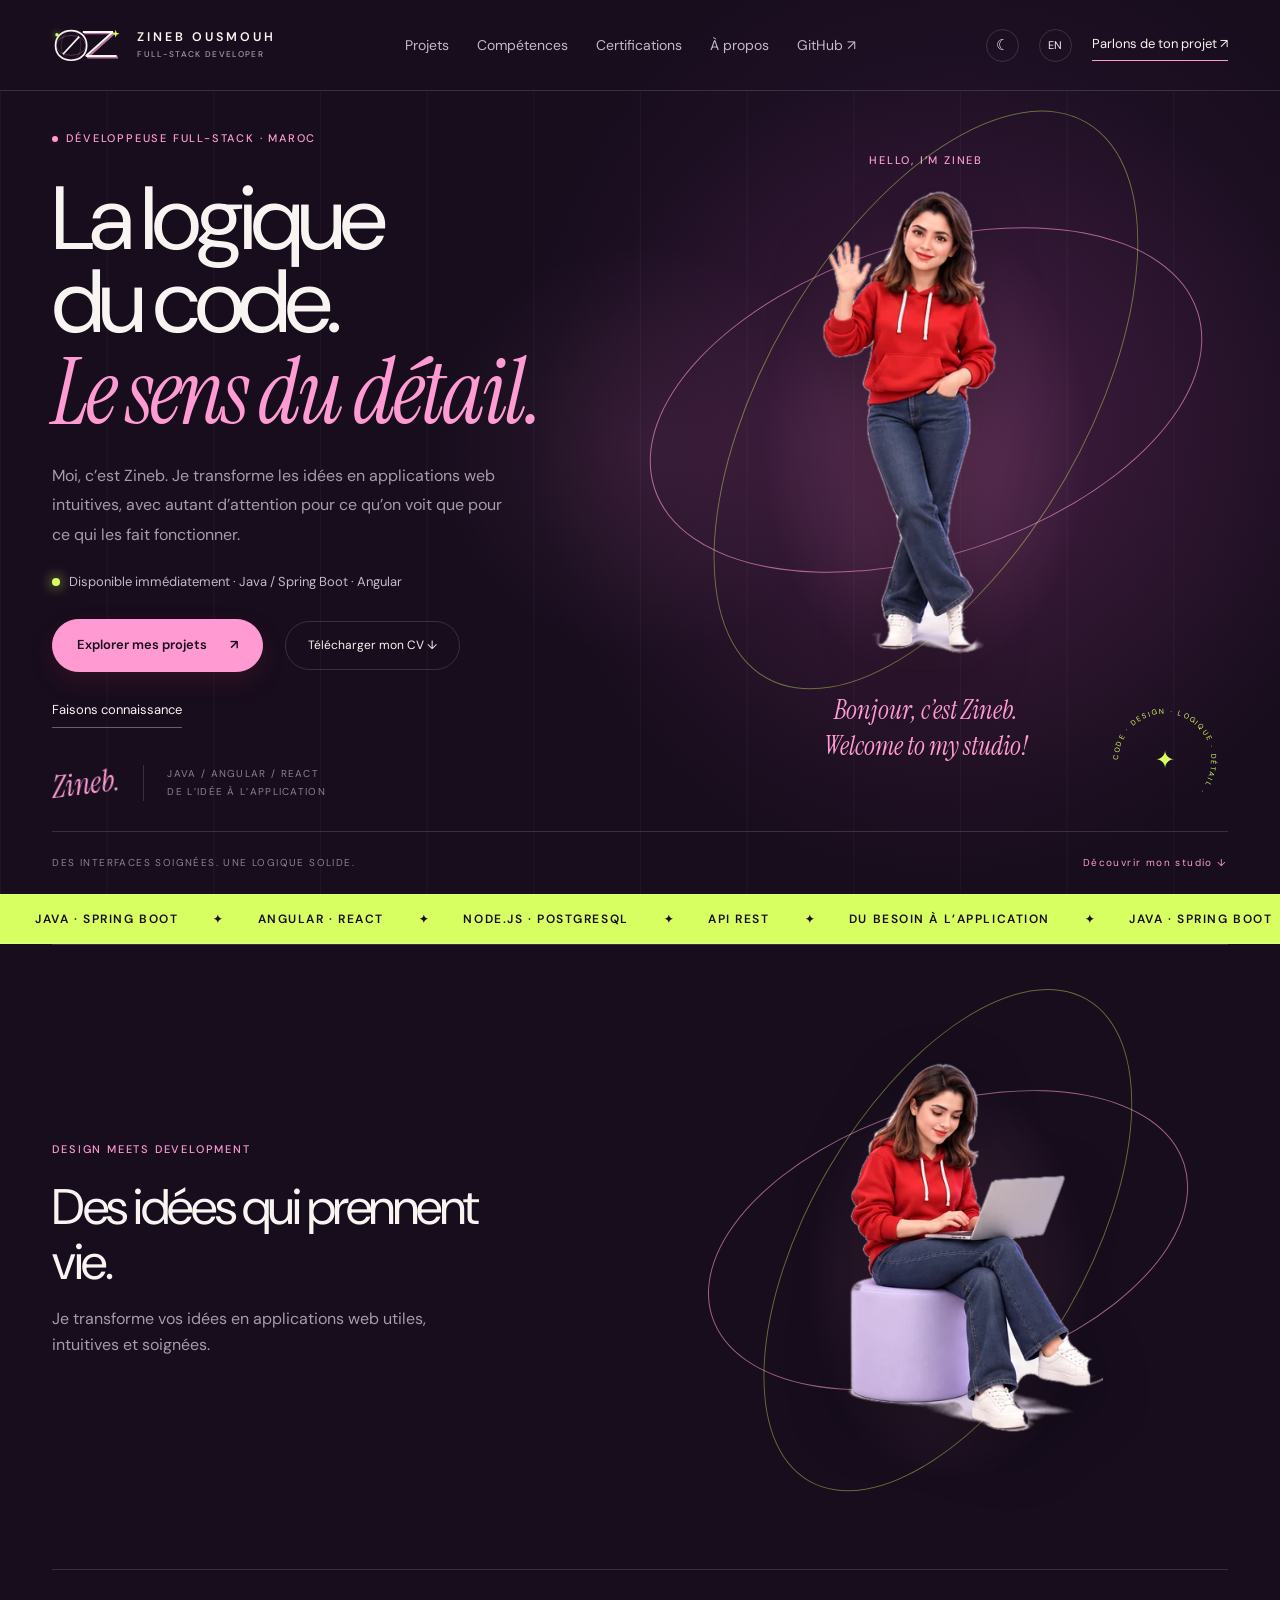
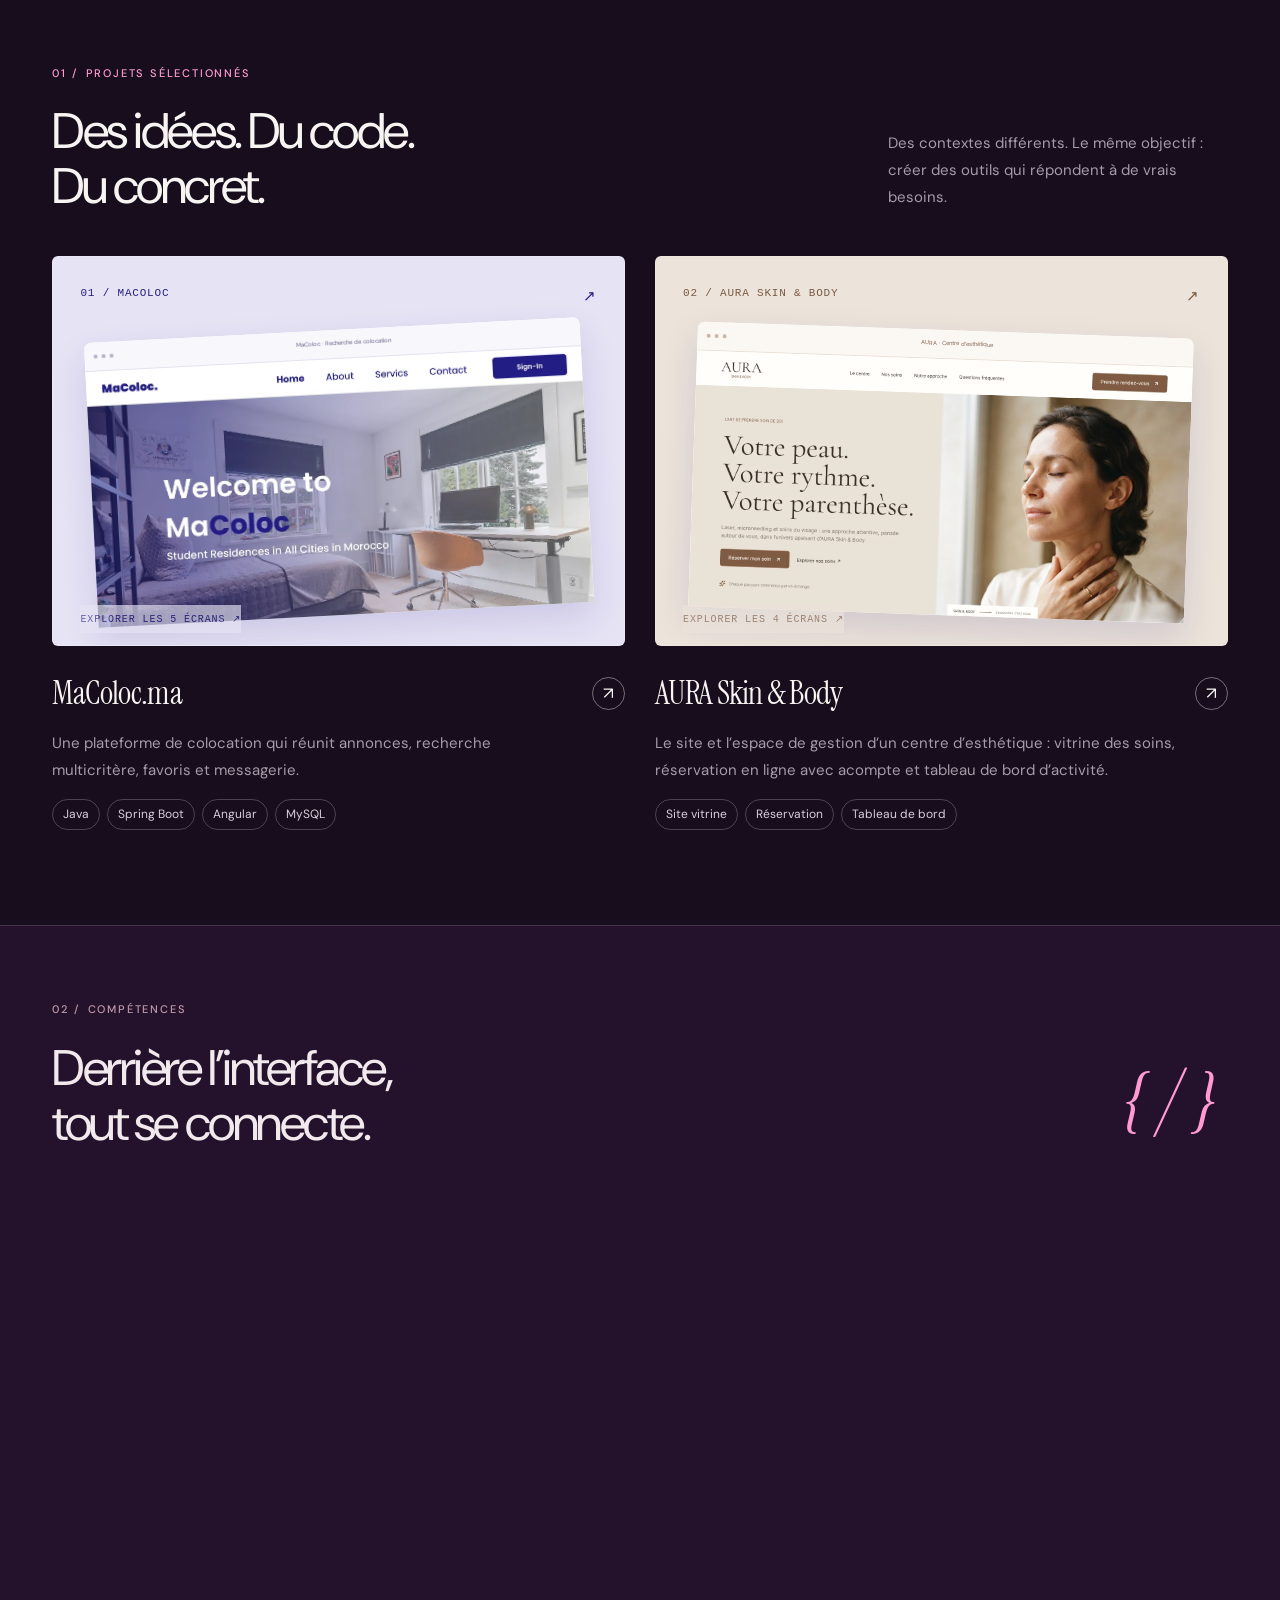
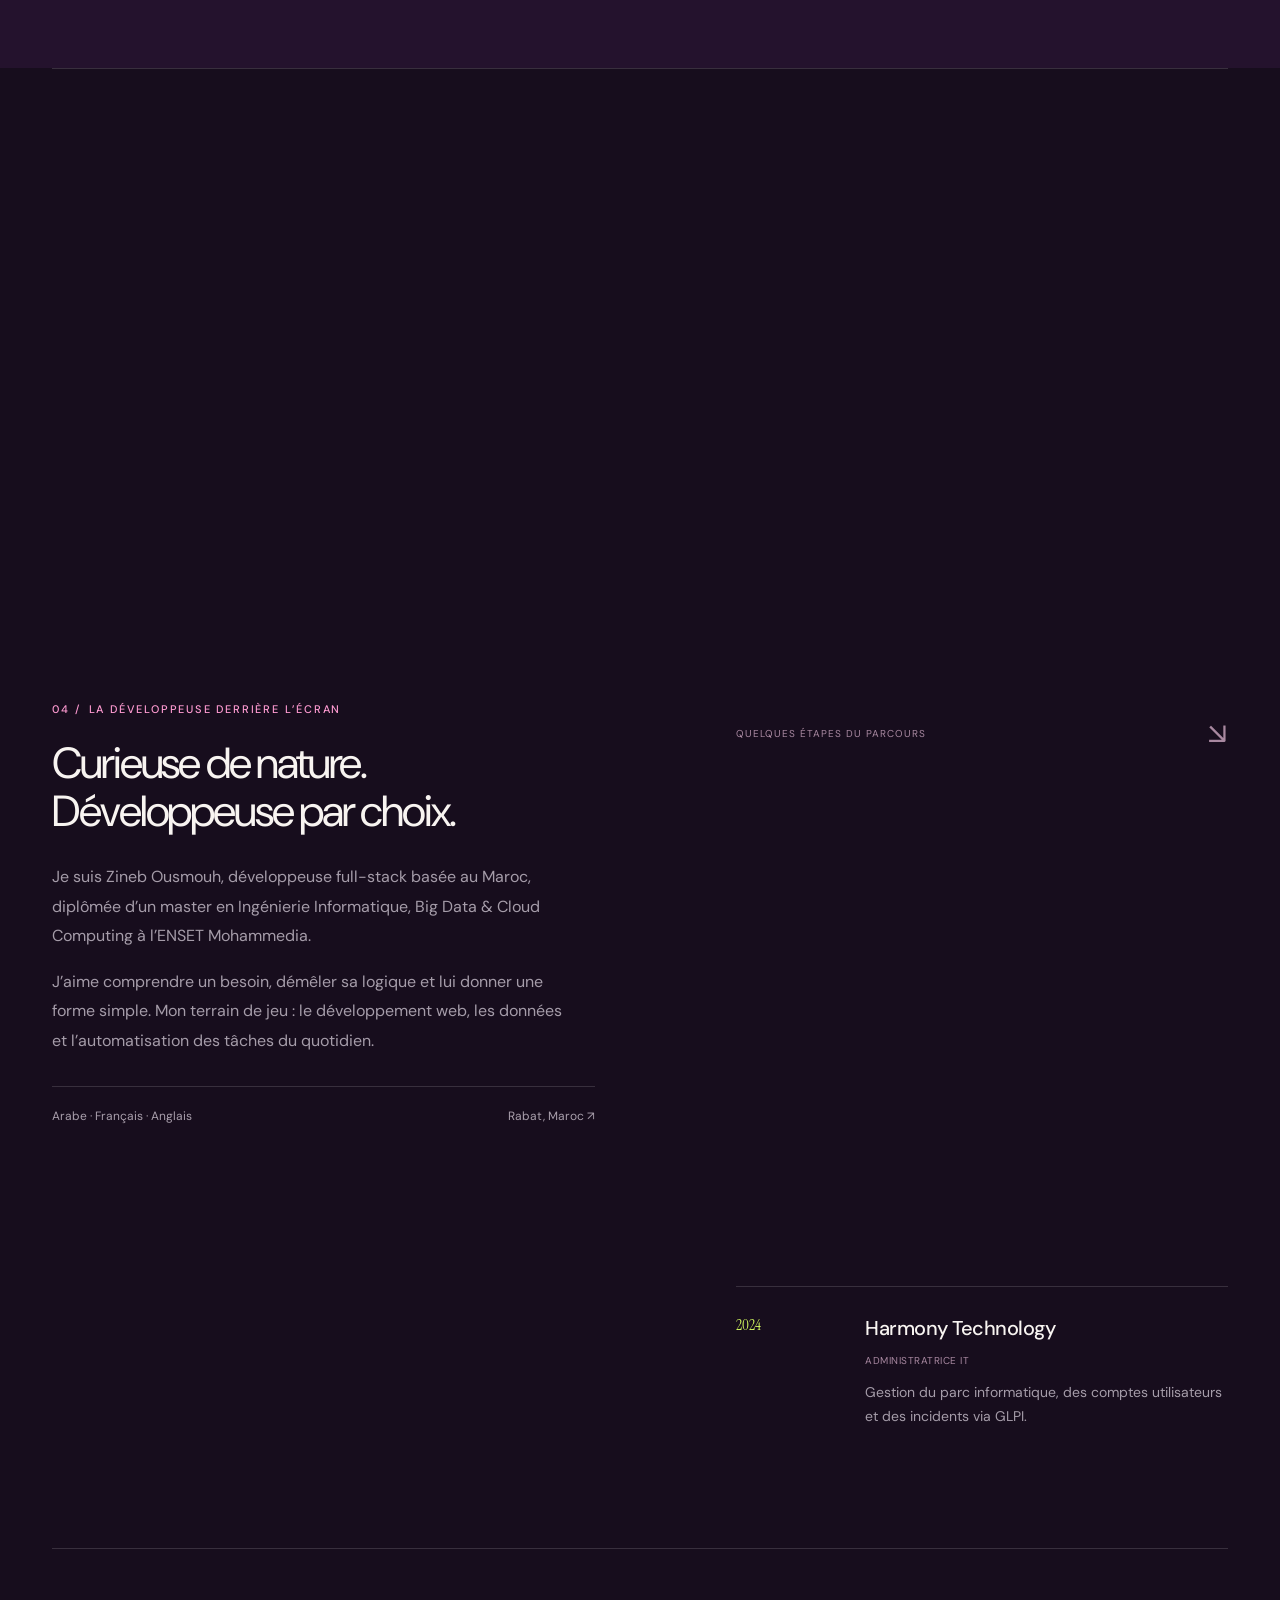
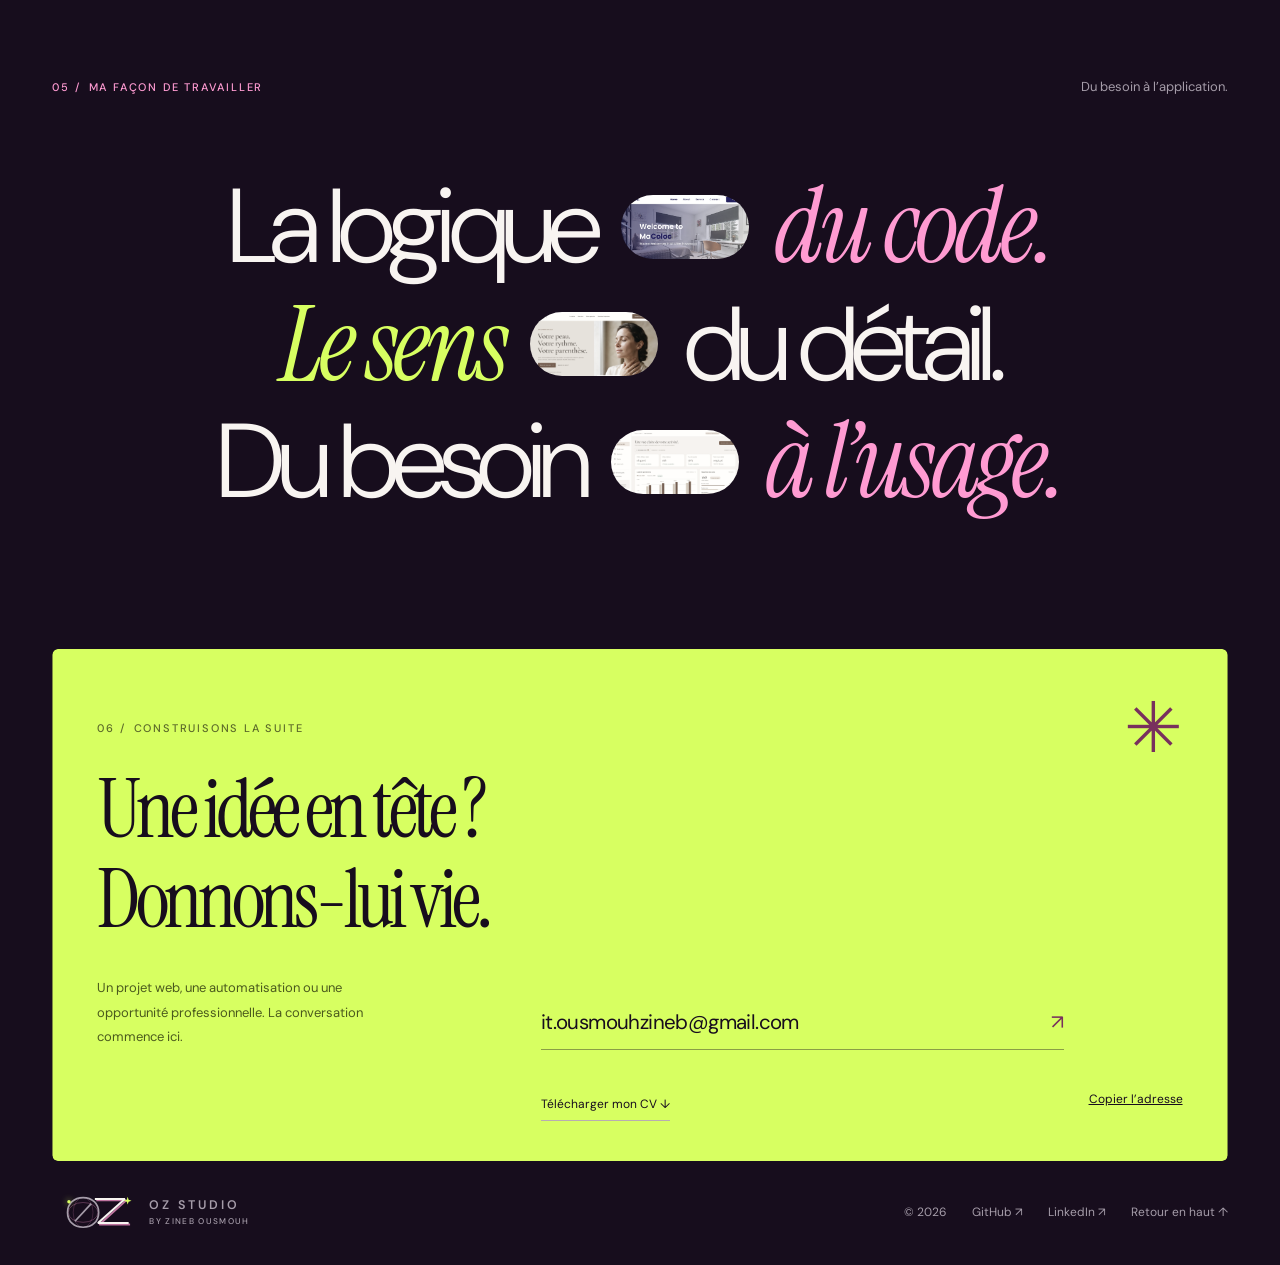
==== commit 955b210c: "Projets : AURA mis en avant, retrait du projet Fondation en attente d'accord" ====
--- a/index.html
+++ b/index.html
@@ -3,12 +3,12 @@
 <head>
 <meta charset="utf-8"><meta name="viewport" content="width=device-width,initial-scale=1">
 <title>Zineb Ousmouh — Développeuse Java Spring Boot &amp; Angular | OZ Studio</title>
-<meta name="description" content="Zineb Ousmouh, développeuse full-stack Java / Spring Boot, Angular et React basée à Rabat. Disponible immédiatement. Découvrez MaColoc, la plateforme e-learning Fondation Lalla Asmaa et AURA Skin &amp; Body.">
+<meta name="description" content="Zineb Ousmouh, développeuse full-stack Java / Spring Boot, Angular et React basée à Rabat. Disponible immédiatement. Découvrez MaColoc et AURA Skin &amp; Body.">
 <meta name="theme-color" content="#170d1d"><meta name="robots" content="index,follow">
-<meta property="og:type" content="website"><meta property="og:locale" content="fr_FR"><meta property="og:title" content="Zineb Ousmouh — Développeuse Java Spring Boot &amp; Angular"><meta property="og:description" content="Développeuse full-stack Java, Spring Boot, Angular et React. Disponible immédiatement. Portfolio : MaColoc, e-learning, AURA."><meta property="og:url" content="https://ozstudio.me/"><meta property="og:site_name" content="OZ Studio"><meta property="og:image" content="https://ozstudio.me/og-image.jpg"><meta property="og:image:width" content="1200"><meta property="og:image:height" content="630"><meta property="og:image:alt" content="Zineb Ousmouh, développeuse full-stack Java / Spring Boot / Angular"><link rel="canonical" href="https://ozstudio.me/">
+<meta property="og:type" content="website"><meta property="og:locale" content="fr_FR"><meta property="og:title" content="Zineb Ousmouh — Développeuse Java Spring Boot &amp; Angular"><meta property="og:description" content="Développeuse full-stack Java, Spring Boot, Angular et React. Disponible immédiatement. Portfolio : MaColoc, AURA Skin &amp; Body."><meta property="og:url" content="https://ozstudio.me/"><meta property="og:site_name" content="OZ Studio"><meta property="og:image" content="https://ozstudio.me/og-image.jpg"><meta property="og:image:width" content="1200"><meta property="og:image:height" content="630"><meta property="og:image:alt" content="Zineb Ousmouh, développeuse full-stack Java / Spring Boot / Angular"><link rel="canonical" href="https://ozstudio.me/">
 <meta name="twitter:card" content="summary_large_image"><meta name="twitter:image" content="https://ozstudio.me/og-image.jpg"><meta name="twitter:title" content="Zineb Ousmouh — Développeuse full-stack"><meta name="twitter:description" content="Java, Spring Boot, Angular, React. Du besoin à l’application.">
 <script type="application/ld+json">{"@context":"https://schema.org","@type":"Person","name":"Zineb Ousmouh","jobTitle":"Développeuse full-stack","url":"https://ozstudio.me/","email":"mailto:it.ousmouhzineb@gmail.com","address":{"@type":"PostalAddress","addressLocality":"Rabat","addressCountry":"MA"},"alumniOf":"ENSET Mohammedia","knowsLanguage":["ar","fr","en"],"knowsAbout":["Java","Spring Boot","Angular","React","Node.js","MySQL","MongoDB"],"sameAs":["https://github.com/OusmouhZineb","https://www.linkedin.com/in/ousmouhzineb/"]}</script>
-<script type="application/ld+json">{"@context": "https://schema.org", "@graph": [{"@type": "WebSite", "@id": "https://ozstudio.me/#site", "url": "https://ozstudio.me/", "name": "OZ Studio — Zineb Ousmouh", "inLanguage": ["fr", "en"]}, {"@type": "ItemList", "name": "Projets de Zineb Ousmouh", "itemListElement": [{"@type": "ListItem", "position": 1, "item": {"@type": "CreativeWork", "name": "MaColoc.ma", "description": "Plateforme de colocation : annonces, recherche multicritère, favoris et messagerie. Java EE migré vers Spring Boot, Angular, MySQL.", "creator": {"@type": "Person", "name": "Zineb Ousmouh"}}}, {"@type": "ListItem", "position": 2, "item": {"@type": "CreativeWork", "name": "Plateforme e-learning Fondation Lalla Asmaa", "description": "Plateforme pédagogique pour enfants sourds ou malentendants, parents et enseignants. React, Node.js, Express, PostgreSQL, JWT, rôles RBAC.", "creator": {"@type": "Person", "name": "Zineb Ousmouh"}}}, {"@type": "ListItem", "position": 3, "item": {"@type": "CreativeWork", "name": "AURA Skin & Body", "description": "Site vitrine, réservation en ligne et tableau de bord de gestion pour un centre d'esthétique.", "creator": {"@type": "Person", "name": "Zineb Ousmouh"}}}]}]}</script>
+<script type="application/ld+json">{"@context": "https://schema.org", "@graph": [{"@type": "WebSite", "@id": "https://ozstudio.me/#site", "url": "https://ozstudio.me/", "name": "OZ Studio — Zineb Ousmouh", "inLanguage": ["fr", "en"]}, {"@type": "ItemList", "name": "Projets de Zineb Ousmouh", "itemListElement": [{"@type": "ListItem", "position": 1, "item": {"@type": "CreativeWork", "name": "MaColoc.ma", "description": "Plateforme de colocation : annonces, recherche multicritère, favoris et messagerie. Java EE migré vers Spring Boot, Angular, MySQL.", "creator": {"@type": "Person", "name": "Zineb Ousmouh"}}}, {"@type": "ListItem", "position": 2, "item": {"@type": "CreativeWork", "name": "AURA Skin & Body", "description": "Site vitrine, réservation en ligne avec acompte et tableau de bord de gestion pour un centre d'esthétique.", "creator": {"@type": "Person", "name": "Zineb Ousmouh"}}}]}]}</script>
 <link rel="icon" href="data:image/svg+xml,%3Csvg xmlns='http://www.w3.org/2000/svg' viewBox='0 0 64 64'%3E%3Crect width='64' height='64' rx='16' fill='%23170d1d'/%3E%3Cellipse cx='24' cy='34' rx='15' ry='10' fill='none' stroke='%23ff9bd2' stroke-width='2'/%3E%3Cpath d='M30 18h22L33 46h20' fill='none' stroke='%23ff9bd2' stroke-width='5' stroke-linejoin='bevel' transform='translate(2 2)'/%3E%3Cpath d='M30 18h22L33 46h20' fill='none' stroke='%23f8f4f1' stroke-width='5' stroke-linejoin='bevel'/%3E%3Ccircle cx='51' cy='13' r='4' fill='%23d7ff61'/%3E%3C/svg%3E">
 <link rel="preconnect" href="https://fonts.googleapis.com"><link rel="preconnect" href="https://fonts.gstatic.com" crossorigin><link rel="stylesheet" href="https://fonts.googleapis.com/css2?family=DM+Sans:wght@300;400;500;600&family=Instrument+Serif:ital@0;1&display=swap">
 <link rel="stylesheet" href="styles.css"><link rel="stylesheet" href="theme.css">
@@ -26,14 +26,14 @@
 <div class="cartoon-panel"><div class="eyebrow">HELLO, I’M ZINEB</div><div class="stage"><div class="cartoon-wave cartoon-frame" role="img" aria-label="Le cartoon de Zineb salue de la main"></div></div><p class="cartoon-greeting">Bonjour, c’est Zineb.<br>Welcome to my studio!</p><button class="button" id="cartoon-voice" hidden>Écouter mon accueil ♫</button><button class="quiet-link" id="cartoon-pause" hidden aria-pressed="false">Pause Ⅱ</button></div></div><div class="hero-stamp" aria-hidden="true"><svg viewBox="0 0 160 160"><defs><path id="stampPath" d="M80,80 m-58,0 a58,58 0 1,1 116,0 a58,58 0 1,1 -116,0"/></defs><text><textPath href="#stampPath">CODE · DESIGN · LOGIQUE · DÉTAIL · </textPath></text></svg><span>✦</span></div><div class="hero-bottom"><span>DES INTERFACES SOIGNÉES. UNE LOGIQUE SOLIDE.</span><a href="#design">Découvrir mon studio ↓</a></div></div></section>
 <div class="marquee" aria-hidden="true"><div><span>Java · Spring Boot</span><b>✦</b><span>Angular · React</span><b>✦</b><span>Node.js · PostgreSQL</span><b>✦</b><span>API REST</span><b>✦</b><span>Du besoin à l’application</span><b>✦</b><span>Java · Spring Boot</span><b>✦</b><span>Angular · React</span><b>✦</b><span>Node.js · PostgreSQL</span><b>✦</b><span>API REST</span><b>✦</b><span>Du besoin à l’application</span><b>✦</b></div></div>
 <div class="content-wrap"><section class="cartoon-design section" id="design"><div><div class="eyebrow">DESIGN MEETS DEVELOPMENT</div><h2>Des idées qui prennent vie.</h2><p>Je transforme vos idées en applications web utiles, intuitives et soignées.</p></div><div class="stage stage-sm"><div class="cartoon-code cartoon-frame" role="img" aria-label="Le cartoon de Zineb développe une application sur son laptop"></div></div></section>
-<section class="work section" id="work" aria-labelledby="work-title"><div class="section-heading"><div><div class="eyebrow">01 / <span data-fr="PROJETS SÉLECTIONNÉS" data-en="SELECTED WORK">PROJETS SÉLECTIONNÉS</span></div><h2 id="work-title" data-fr="Des idées. Du code.\nDu concret." data-en="Ideas. Code.\nReal experiences.">Des idées. Du code.<br>Du concret.</h2></div><p data-fr="Trois projets, trois contextes. Le même objectif : créer des outils qui répondent à de vrais besoins." data-en="Three projects, three different contexts. One goal: useful tools that meet real needs.">Trois projets, trois contextes. Le même objectif : créer des outils qui répondent à de vrais besoins.</p></div><div class="projects">
+<section class="work section" id="work" aria-labelledby="work-title"><div class="section-heading"><div><div class="eyebrow">01 / <span data-fr="PROJETS SÉLECTIONNÉS" data-en="SELECTED WORK">PROJETS SÉLECTIONNÉS</span></div><h2 id="work-title" data-fr="Des idées. Du code.\nDu concret." data-en="Ideas. Code.\nReal experiences.">Des idées. Du code.<br>Du concret.</h2></div><p data-fr="Des contextes différents. Le même objectif : créer des outils qui répondent à de vrais besoins." data-en="Different contexts. One goal: useful tools that meet real needs.">Des contextes différents. Le même objectif : créer des outils qui répondent à de vrais besoins.</p></div><div class="projects">
 <article class="project"><button class="project-art macoloc-art" data-project="coloc" aria-label="Découvrir les écrans de MaColoc"><span class="art-meta">01 / MACOLOC <span>↗</span></span><div class="macoloc-browser"><div class="browser-bar"><i></i><i></i><i></i><span>MaColoc · Recherche de colocation</span></div><img src="projects/macoloc/home.webp" alt="MaColoc : accueil et annonces de logements" loading="lazy"></div><span class="art-foot" data-fr="EXPLORER LES 5 ÉCRANS ↗" data-en="EXPLORE THE 5 SCREENS ↗">EXPLORER LES 5 ÉCRANS ↗</span></button><div class="project-top"><h3>MaColoc.ma</h3><button data-project="coloc" class="arrow" aria-label="Détails MaColoc.ma">↗</button></div><p data-fr="Une plateforme de colocation qui réunit annonces, recherche multicritère, favoris et messagerie." data-en="A flatsharing platform bringing together listings, multi-criteria search, favourites and messaging.">Une plateforme de colocation qui réunit annonces, recherche multicritère, favoris et messagerie.</p><div class="tags"><span>Java</span><span>Spring Boot</span><span>Angular</span><span>MySQL</span></div></article>
-<article class="project"><button class="project-art learning-art" data-project="learning" aria-label="Découvrir le projet Fondation Lalla Asmaa"><span class="art-meta">02 / ACCESSIBLE LEARNING <span>↗</span></span><div class="learning-demo"><div class="demo-nav"><b>Apprendre<span> ensemble.</span></b><span>✳</span></div><div class="lesson-intro"><span class="lesson-avatar">Aa</span><div><small>MON ESPACE D’APPRENTISSAGE</small><h3>Chaque petit pas<br>compte.</h3></div></div><div class="lesson-row"><span class="lesson-icon">✋</span><div><b>Découvrir les mots</b><small>Observer · Comprendre · Pratiquer</small></div><span>→</span></div><div class="lesson-row"><span class="lesson-icon alt">✎</span><div><b>À toi de jouer !</b><small>Une activité à la fois.</small></div><span>→</span></div><div class="lesson-progress"><span>MON PARCOURS</span><i></i><i></i><i></i><i></i></div></div><span class="art-foot" data-fr="APERÇU DE PRÉSENTATION" data-en="PRESENTATION CONCEPT">APERÇU DE PRÉSENTATION</span></button><div class="project-top"><h3>Fondation Lalla Asmaa</h3><button data-project="learning" class="arrow" aria-label="Détails Fondation Lalla Asmaa">↗</button></div><p data-fr="Une plateforme e-learning pour les enfants sourds ou malentendants, leurs parents et leurs enseignants." data-en="An e-learning platform for children who are deaf or hard of hearing, their parents and teachers.">Une plateforme e-learning pour les enfants sourds ou malentendants, leurs parents et leurs enseignants.</p><div class="tags"><span>React</span><span>Node.js</span><span>Express</span><span>PostgreSQL</span></div></article><article class="project"><button class="project-art aura-art" data-project="aura" aria-label="Découvrir les écrans AURA Skin &amp; Body"><span class="art-meta">03 / AURA SKIN &amp; BODY <span>↗</span></span><div class="macoloc-browser"><div class="browser-bar"><i></i><i></i><i></i><span>AURA · Centre d’esthétique</span></div><img src="projects/aura/home.webp" alt="AURA Skin &amp; Body : page d’accueil du site" loading="lazy"></div><span class="art-foot" data-fr="EXPLORER LES 4 ÉCRANS ↗" data-en="EXPLORE THE 4 SCREENS ↗">EXPLORER LES 4 ÉCRANS ↗</span></button><div class="project-top"><h3>AURA Skin &amp; Body</h3><button data-project="aura" class="arrow" aria-label="Détails AURA Skin &amp; Body">↗</button></div><p data-fr="Site vitrine, réservation en ligne et tableau de bord de gestion pour un centre d’esthétique." data-en="Showcase site, online booking and management dashboard for a beauty clinic.">Site vitrine, réservation en ligne et tableau de bord de gestion pour un centre d’esthétique.</p><div class="tags"><span>Site vitrine</span><span>Réservation</span><span>Tableau de bord</span></div></article></div></section>
+<article class="project"><button class="project-art aura-art" data-project="aura" aria-label="Découvrir les écrans AURA Skin &amp; Body"><span class="art-meta">02 / AURA SKIN &amp; BODY <span>↗</span></span><div class="macoloc-browser"><div class="browser-bar"><i></i><i></i><i></i><span>AURA · Centre d’esthétique</span></div><img src="projects/aura/home.webp" alt="AURA Skin &amp; Body : page d’accueil du site" loading="lazy"></div><span class="art-foot" data-fr="EXPLORER LES 4 ÉCRANS ↗" data-en="EXPLORE THE 4 SCREENS ↗">EXPLORER LES 4 ÉCRANS ↗</span></button><div class="project-top"><h3>AURA Skin &amp; Body</h3><button data-project="aura" class="arrow" aria-label="Détails AURA Skin &amp; Body">↗</button></div><p data-fr="Le site et l’espace de gestion d’un centre d’esthétique : vitrine des soins, réservation en ligne avec acompte et tableau de bord d’activité." data-en="The website and management area of a beauty centre: treatment showcase, online booking with deposit and an activity dashboard.">Le site et l’espace de gestion d’un centre d’esthétique : vitrine des soins, réservation en ligne avec acompte et tableau de bord d’activité.</p><div class="tags"><span>Site vitrine</span><span>Réservation</span><span>Tableau de bord</span></div></article></div></section>
 <section class="skills section" id="skills" aria-labelledby="skills-title"><div class="section-heading"><div><div class="eyebrow">02 / <span data-fr="COMPÉTENCES" data-en="MY TOOLKIT">COMPÉTENCES</span></div><h2 id="skills-title" data-fr="Derrière l’interface,\ntout se connecte." data-en="Behind the interface,\nit all connects.">Derrière l’interface,<br>tout se connecte.</h2></div><span class="code-mark" aria-hidden="true">{ / }</span></div><div class="skill-rows"><div class="skill-row"><span class="skill-number">01</span><h3 data-fr="Développement backend" data-en="Backend development">Développement backend</h3><p data-fr="Logique métier, API REST et gestion des données." data-en="Business logic, REST APIs and data management.">Logique métier, API REST et gestion des données.</p><div class="skill-tags"><span>Java EE</span><span>Spring Boot</span><span>API REST</span><span>Node.js / Express</span></div></div><div class="skill-row"><span class="skill-number">02</span><h3 data-fr="Interfaces web" data-en="Web interfaces">Interfaces web</h3><p data-fr="Des expériences claires, interactives et adaptées à chaque écran." data-en="Clear, interactive experiences that work on every screen.">Des expériences claires, interactives et adaptées à chaque écran.</p><div class="skill-tags"><span>Angular</span><span>React</span><span>JavaScript</span><span>HTML5 / CSS3</span><span>Bootstrap</span></div></div><div class="skill-row"><span class="skill-number">03</span><h3 data-fr="Données & environnement" data-en="Data & environment">Données & environnement</h3><p data-fr="Des fondations cohérentes pour des applications utiles." data-en="Consistent foundations for useful applications.">Des fondations cohérentes pour des applications utiles.</p><div class="skill-tags"><span>MySQL</span><span>PostgreSQL</span><span>Git</span><span>Agile / Scrum</span><span>Big Data & Cloud</span></div></div></div></section>
 <section class="certs section" id="certs" aria-labelledby="certs-title"><div class="section-heading"><div><div class="eyebrow">03 / <span data-fr="CERTIFICATIONS" data-en="CERTIFICATES">CERTIFICATIONS</span></div><h2 id="certs-title" data-fr="Toujours en train
 d’apprendre." data-en="Always
 learning.">Toujours en train<br>d’apprendre.</h2></div><p data-fr="Une sélection de mes certificats. Chaque carte mène à la vérification officielle sur Coursera." data-en="A selection of my certificates. Each card links to the official verification on Coursera.">Une sélection de mes certificats. Chaque carte mène à la vérification officielle sur Coursera.</p></div><div class="cert-grid"><a class="cert" href="https://coursera.org/share/9aaec275fcc946e3a80314e5b256b23a" target="_blank" rel="noopener noreferrer"><span class="cert-date">05/2025</span><h3>Principles of UX/UI Design</h3><span class="cert-issuer">Meta · Coursera</span><span class="cert-arrow">↗</span></a><a class="cert" href="https://coursera.org/share/57691c0906f7bcd2d007008376292963" target="_blank" rel="noopener noreferrer"><span class="cert-date">05/2025</span><h3>L’IA pour tous</h3><span class="cert-issuer">DeepLearning.AI · Coursera</span><span class="cert-arrow">↗</span></a><a class="cert" href="https://coursera.org/share/096ca04b4cd5a29d1c191d54ab21c130" target="_blank" rel="noopener noreferrer"><span class="cert-date">03/2025</span><h3>HTML and CSS in depth</h3><span class="cert-issuer">Meta · Coursera</span><span class="cert-arrow">↗</span></a><a class="cert" href="https://coursera.org/share/948f332056810fa85b5ca68abc8d667e" target="_blank" rel="noopener noreferrer"><span class="cert-date">02/2025</span><h3>Version Control</h3><span class="cert-issuer">Meta · Coursera</span><span class="cert-arrow">↗</span></a><a class="cert" href="https://coursera.org/share/d7bd02e4e48b822e6043fff77b97f3ae" target="_blank" rel="noopener noreferrer"><span class="cert-date">02/2025</span><h3>Programming with JavaScript</h3><span class="cert-issuer">Meta · Coursera</span><span class="cert-arrow">↗</span></a></div></section>
-<section class="about section" id="about" aria-labelledby="about-title"><div class="about-left"><div class="eyebrow">04 / <span data-fr="LA DÉVELOPPEUSE DERRIÈRE L’ÉCRAN" data-en="THE PERSON BEHIND THE SCREEN">LA DÉVELOPPEUSE DERRIÈRE L’ÉCRAN</span></div><h2 id="about-title" data-fr="Curieuse de nature.\nDéveloppeuse par choix." data-en="Curious by nature.\nDeveloper by choice.">Curieuse de nature.<br>Développeuse par choix.</h2><p data-fr="Je suis Zineb Ousmouh, développeuse full-stack basée au Maroc, diplômée d’un master en Ingénierie Informatique, Big Data & Cloud Computing à l’ENSET Mohammedia." data-en="I’m Zineb Ousmouh, a full-stack developer based in Morocco, with a master’s in Computer Engineering, Big Data & Cloud Computing from ENSET Mohammedia.">Je suis Zineb Ousmouh, développeuse full-stack basée au Maroc, diplômée d’un master en Ingénierie Informatique, Big Data & Cloud Computing à l’ENSET Mohammedia.</p><p data-fr="J’aime comprendre un besoin, démêler sa logique et lui donner une forme simple. Mon terrain de jeu : le développement web, les données et l’automatisation des tâches du quotidien." data-en="I like understanding a need, untangling its logic and giving it a simple form. My playground: web development, data and automating everyday tasks.">J’aime comprendre un besoin, démêler sa logique et lui donner une forme simple. Mon terrain de jeu : le développement web, les données et l’automatisation des tâches du quotidien.</p><div class="about-languages"><span data-fr="Arabe · Français · Anglais" data-en="Arabic · French · English">Arabe · Français · Anglais</span><span>Rabat, Maroc ↗</span></div></div><div class="journey"><div class="journey-top"><span data-fr="QUELQUES ÉTAPES DU PARCOURS" data-en="A FEW STEPS ALONG THE WAY">QUELQUES ÉTAPES DU PARCOURS</span><span>↘</span></div><article><span class="journey-date">2026</span><div><h3>Expleo</h3><span data-fr="Stagiaire ingénieure full-stack" data-en="Full-stack engineering intern">Stagiaire ingénieure full-stack</span><p data-fr="Plateforme e-learning pour la Fondation Lalla Asmaa : API Node.js / PostgreSQL, authentification JWT, rôles RBAC et front React." data-en="E-learning platform for Fondation Lalla Asmaa: Node.js / PostgreSQL API, JWT authentication, RBAC roles and React front end.">Plateforme e-learning pour la Fondation Lalla Asmaa : API Node.js / PostgreSQL, authentification JWT, rôles RBAC et front React.</p></div></article><article><span class="journey-date">2024–26</span><div><h3>ENSET Mohammedia</h3><span data-fr="Master spécialisé" data-en="Specialised master’s">Master spécialisé</span><p>Ingénierie Informatique, Big Data & Cloud Computing.</p></div></article><article><span class="journey-date">2025</span><div><h3>Orange Digital Center</h3><span data-fr="Bootcamp full-stack" data-en="Full-stack bootcamp">Bootcamp full-stack</span><p data-fr="Migration d’un back-end Java EE vers Spring Boot et front Angular pour l’application MaColoc." data-en="Migration of a Java EE back end to Spring Boot, with an Angular front end, for the MaColoc application.">Migration d’un back-end Java EE vers Spring Boot et front Angular pour l’application MaColoc.</p></div></article><article><span class="journey-date">2024</span><div><h3>Harmony Technology</h3><span data-fr="Administratrice IT" data-en="IT administrator">Administratrice IT</span><p data-fr="Gestion du parc informatique, des comptes utilisateurs et des incidents via GLPI." data-en="IT equipment, user accounts and incident management with GLPI.">Gestion du parc informatique, des comptes utilisateurs et des incidents via GLPI.</p></div></article></div></section>
+<section class="about section" id="about" aria-labelledby="about-title"><div class="about-left"><div class="eyebrow">04 / <span data-fr="LA DÉVELOPPEUSE DERRIÈRE L’ÉCRAN" data-en="THE PERSON BEHIND THE SCREEN">LA DÉVELOPPEUSE DERRIÈRE L’ÉCRAN</span></div><h2 id="about-title" data-fr="Curieuse de nature.\nDéveloppeuse par choix." data-en="Curious by nature.\nDeveloper by choice.">Curieuse de nature.<br>Développeuse par choix.</h2><p data-fr="Je suis Zineb Ousmouh, développeuse full-stack basée au Maroc, diplômée d’un master en Ingénierie Informatique, Big Data & Cloud Computing à l’ENSET Mohammedia." data-en="I’m Zineb Ousmouh, a full-stack developer based in Morocco, with a master’s in Computer Engineering, Big Data & Cloud Computing from ENSET Mohammedia.">Je suis Zineb Ousmouh, développeuse full-stack basée au Maroc, diplômée d’un master en Ingénierie Informatique, Big Data & Cloud Computing à l’ENSET Mohammedia.</p><p data-fr="J’aime comprendre un besoin, démêler sa logique et lui donner une forme simple. Mon terrain de jeu : le développement web, les données et l’automatisation des tâches du quotidien." data-en="I like understanding a need, untangling its logic and giving it a simple form. My playground: web development, data and automating everyday tasks.">J’aime comprendre un besoin, démêler sa logique et lui donner une forme simple. Mon terrain de jeu : le développement web, les données et l’automatisation des tâches du quotidien.</p><div class="about-languages"><span data-fr="Arabe · Français · Anglais" data-en="Arabic · French · English">Arabe · Français · Anglais</span><span>Rabat, Maroc ↗</span></div></div><div class="journey"><div class="journey-top"><span data-fr="QUELQUES ÉTAPES DU PARCOURS" data-en="A FEW STEPS ALONG THE WAY">QUELQUES ÉTAPES DU PARCOURS</span><span>↘</span></div><article><span class="journey-date">2026</span><div><h3>Expleo</h3><span data-fr="Stagiaire ingénieure full-stack" data-en="Full-stack engineering intern">Stagiaire ingénieure full-stack</span><p data-fr="Conception et développement d’une plateforme e-learning : API Node.js / PostgreSQL, authentification JWT, rôles RBAC et front React." data-en="Design and development of an e-learning platform: Node.js / PostgreSQL API, JWT authentication, RBAC roles and React front end.">Conception et développement d’une plateforme e-learning : API Node.js / PostgreSQL, authentification JWT, rôles RBAC et front React.</p></div></article><article><span class="journey-date">2024–26</span><div><h3>ENSET Mohammedia</h3><span data-fr="Master spécialisé" data-en="Specialised master’s">Master spécialisé</span><p>Ingénierie Informatique, Big Data & Cloud Computing.</p></div></article><article><span class="journey-date">2025</span><div><h3>Orange Digital Center</h3><span data-fr="Bootcamp full-stack" data-en="Full-stack bootcamp">Bootcamp full-stack</span><p data-fr="Migration d’un back-end Java EE vers Spring Boot et front Angular pour l’application MaColoc." data-en="Migration of a Java EE back end to Spring Boot, with an Angular front end, for the MaColoc application.">Migration d’un back-end Java EE vers Spring Boot et front Angular pour l’application MaColoc.</p></div></article><article><span class="journey-date">2024</span><div><h3>Harmony Technology</h3><span data-fr="Administratrice IT" data-en="IT administrator">Administratrice IT</span><p data-fr="Gestion du parc informatique, des comptes utilisateurs et des incidents via GLPI." data-en="IT equipment, user accounts and incident management with GLPI.">Gestion du parc informatique, des comptes utilisateurs et des incidents via GLPI.</p></div></article></div></section>
 <section class="manifesto section" id="manifesto" aria-labelledby="manifesto-title"><div class="manifesto-top"><div class="eyebrow">05 / <span data-fr="MA FAÇON DE TRAVAILLER" data-en="HOW I WORK">MA FAÇON DE TRAVAILLER</span></div><span data-fr="Du besoin à l’application." data-en="From need to application.">Du besoin à l’application.</span></div><h2 id="manifesto-title" class="sr-only" data-fr="Ma façon de travailler" data-en="How I work">Ma façon de travailler</h2>
 <div class="manifesto-line"><span data-fr="La logique" data-en="Solid">La logique</span><img src="projects/macoloc/home.webp" alt="" loading="lazy"><em data-fr="du code." data-en="logic.">du code.</em></div>
 <div class="manifesto-line reverse"><em data-fr="Le sens" data-en="A sense">Le sens</em><img src="projects/aura/home.webp" alt="" loading="lazy"><span data-fr="du détail." data-en="of detail.">du détail.</span></div>
